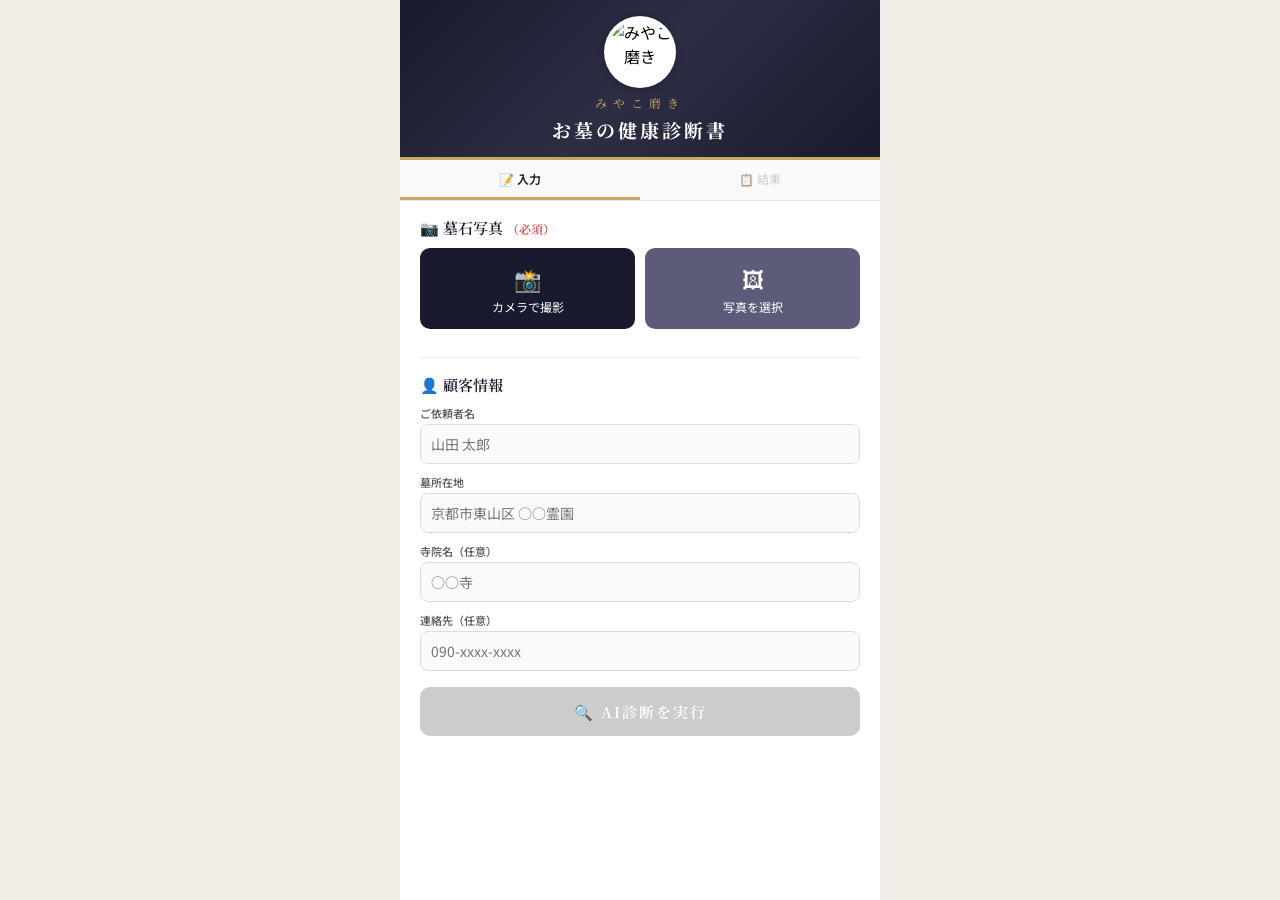
==== index.html @ 776cfd9a "Update index.html" ====
<!DOCTYPE html>
<html lang="ja">
<head>
<meta charset="UTF-8">
<meta name="viewport" content="width=device-width, initial-scale=1, maximum-scale=1">
<title>お墓の健康診断書 | みやこ磨き</title>
<link rel="preconnect" href="https://fonts.googleapis.com">
<link rel="preconnect" href="https://fonts.gstatic.com" crossorigin>
<link href="https://fonts.googleapis.com/css2?family=Noto+Serif+JP:wght@400;600;700;900&family=Noto+Sans+JP:wght@300;400;500;600;700&display=swap" rel="stylesheet">
<style>
  * { box-sizing: border-box; }
  body { margin:0; padding:0; background:#f0ede6; font-family: 'Noto Sans JP', -apple-system, 'Hiragino Sans', sans-serif; }
  .app { max-width:480px; margin:0 auto; background:#fff; min-height:100vh; }
  .serif { font-family: 'Noto Serif JP', serif; }
  .spinner { display:inline-block; width:16px; height:16px; border:2px solid rgba(255,255,255,.3); border-top-color:#c9a961; border-radius:50%; animation:spin .8s linear infinite; }
  @keyframes spin { to { transform: rotate(360deg); } }
  button { font-family: inherit; }
  input { font-family: inherit; }
</style>
</head>
<body>
<div id="app" class="app"></div>

<script>
var LINE_OFFICIAL_URL = "https://lin.ee/XXXXXXX";
var GRADES = {A:{label:"良好",color:"#2E7D32",bg:"#E8F5E9",mark:"✓"},B:{label:"軽微な劣化",color:"#F57F17",bg:"#FFF9C4",mark:"△"},C:{label:"要メンテナンス",color:"#E65100",bg:"#FFF3E0",mark:"!"},D:{label:"早急な対応必要",color:"#B71C1C",bg:"#FFEBEE",mark:"!!"}};
var PLANS = [{name:"梅",title:"真心お墓参り代行",items:"合掌・簡易清掃・献花・写真報告",color:"#E8A0BF",bg:"#FFF0F5",best:false},{name:"竹",title:"標準クリーニング",items:"梅+洗剤洗浄・コケ水垢除去",color:"#4CAF50",bg:"#F1F8E9",best:true},{name:"松",title:"プレミアム再生研磨",items:"竹+特殊研磨・撥水コーティング",color:"#FFB300",bg:"#FFFDE7",best:false}];
var state = {photos:[],cust:{name:"",location:"",temple:"",phone:""},busy:false,result:null,err:"",status:"",tab:"input"};

function compressImage(dataUrl,maxPx,quality){return new Promise(function(resolve){var img=new Image();img.onload=function(){var w=img.width,h=img.height;if(w>maxPx||h>maxPx){if(w>h){h=Math.round(h*maxPx/w);w=maxPx;}else{w=Math.round(w*maxPx/h);h=maxPx;}}var cv=document.createElement("canvas");cv.width=w;cv.height=h;cv.getContext("2d").drawImage(img,0,0,w,h);resolve(cv.toDataURL("image/jpeg",quality));};img.onerror=function(){resolve(null);};img.src=dataUrl;});}
function fmtVal(v,c,f){if(!v)return f||"—";if(c==="低")return f||"不明";return v;}
function esc(s){if(s==null)return "";return String(s).replace(/[&<>"']/g,function(c){return {"&":"&amp;","<":"&lt;",">":"&gt;",'"':"&quot;","'":"&#39;"}[c];});}

function render(){var root=document.getElementById("app");root.innerHTML=headerHTML()+tabsHTML()+(state.tab==="input"?inputHTML():resultHTML());attachHandlers();}

function headerHTML(){return '<div style="background:linear-gradient(135deg,#1a1a2e,#2d2d44,#1a1a2e);padding:16px 20px 14px;text-align:center;border-bottom:3px solid #c9a961;"><img src="/miyako_migaki_logo_master.svg" alt="みやこ磨き" style="width:72px;height:72px;display:block;margin:0 auto 6px;background:#fff;border-radius:50%;padding:4px;box-shadow:0 2px 8px rgba(0,0,0,.2);"><div class="serif" style="font-size:12px;color:#c9a961;letter-spacing:6px;margin-bottom:5px;">みやこ磨き</div><div class="serif" style="font-size:19px;color:#fff;font-weight:700;letter-spacing:3px;">お墓の健康診断書</div></div>';}

function tabsHTML(){var hr=!!state.result;return '<div style="display:flex;border-bottom:1px solid #e0e0e0;background:#fafafa;"><button data-tab="input" style="flex:1;padding:10px 4px;border:none;background:transparent;border-bottom:'+(state.tab==="input"?"3px solid #c9a961":"3px solid transparent")+';font-size:12px;font-weight:'+(state.tab==="input"?600:400)+';color:'+(state.tab==="input"?"#1a1a2e":"#888")+';cursor:pointer;">📝 入力</button><button data-tab="result" '+(hr?"":"disabled")+' style="flex:1;padding:10px 4px;border:none;background:transparent;border-bottom:'+(state.tab==="result"?"3px solid #c9a961":"3px solid transparent")+';font-size:12px;font-weight:'+(state.tab==="result"?600:400)+';color:'+(hr?(state.tab==="result"?"#1a1a2e":"#888"):"#ccc")+';cursor:'+(hr?"pointer":"not-allowed")+';">📋 結果</button></div>';}

function inputHTML(){
  var ph=state.photos.map(function(p){return '<div style="position:relative;"><img src="'+p.dataUrl+'" alt="" style="width:100%;height:80px;object-fit:cover;border-radius:8px;border:1px solid #e0e0e0;"><button data-remove="'+p.id+'" style="position:absolute;top:-5px;right:-5px;width:20px;height:20px;border-radius:50%;border:none;background:#d32f2f;color:#fff;font-size:11px;cursor:pointer;">×</button></div>';}).join("");
  var fs=[["name","ご依頼者名","山田 太郎"],["location","墓所在地","京都市東山区 ○○霊園"],["temple","寺院名（任意）","○○寺"],["phone","連絡先（任意）","090-xxxx-xxxx"]];
  var cf=fs.map(function(f){return '<div><label style="display:block;font-size:11px;font-weight:500;color:#555;margin-bottom:3px;">'+f[1]+'</label><input data-cust="'+f[0]+'" type="text" value="'+esc(state.cust[f[0]])+'" placeholder="'+f[2]+'" style="width:100%;padding:9px 10px;border:1px solid #ddd;border-radius:8px;font-size:14px;background:#fafafa;outline:none;"></div>';}).join("");
  var cr=state.photos.length>0&&!state.busy;
  var bl=state.busy?'<span class="spinner"></span> '+esc(state.status||"AI分析中..."):'🔍 AI診断を実行';
  return '<div><div style="padding:16px 20px;"><div class="serif" style="font-size:15px;font-weight:600;color:#1a1a2e;margin-bottom:10px;">📷 墓石写真 <span style="color:#d32f2f;font-size:12px;font-weight:500;">（必須）</span></div><div style="display:grid;grid-template-columns:1fr 1fr;gap:10px;margin-bottom:12px;"><button data-cam style="display:flex;flex-direction:column;align-items:center;gap:4px;padding:14px 8px;border:none;border-radius:10px;background:#1a1a2e;color:#fff;cursor:pointer;"><span style="font-size:22px;">📸</span><span style="font-size:12px;">カメラで撮影</span></button><button data-gal style="display:flex;flex-direction:column;align-items:center;gap:4px;padding:14px 8px;border:none;border-radius:10px;background:#5c5c7a;color:#fff;cursor:pointer;"><span style="font-size:22px;">🖼</span><span style="font-size:12px;">写真を選択</span></button><input id="camInput" type="file" accept="image/*" capture="environment" style="display:none;"><input id="galInput" type="file" accept="image/*" multiple style="display:none;"></div>'+(state.photos.length>0?'<div style="display:grid;grid-template-columns:repeat(auto-fill,minmax(80px,1fr));gap:8px;margin-bottom:12px;">'+ph+'</div>':"")+'</div><div style="height:1px;background:#eee;margin:0 20px;"></div><div style="padding:16px 20px;"><div class="serif" style="font-size:15px;font-weight:600;color:#1a1a2e;margin-bottom:10px;">👤 顧客情報</div><div style="display:grid;gap:10px;">'+cf+'</div></div><div style="padding:0 20px 12px;"><button id="runBtn" '+(cr?"":"disabled")+' style="width:100%;padding:14px;border:none;border-radius:10px;background:'+(cr?"linear-gradient(135deg,#1a1a2e,#2d2d44)":"#ccc")+';color:#fff;font-size:15px;font-weight:600;cursor:'+(cr?"pointer":"not-allowed")+';letter-spacing:2px;" class="serif">'+bl+'</button></div>'+(state.status&&!state.err?'<div style="padding:0 20px 12px;"><div style="background:#E3F2FD;border:1px solid #90CAF9;border-radius:10px;padding:10px;text-align:center;font-size:12px;color:#1565C0;font-weight:500;">'+esc(state.status)+'</div></div>':"")+(state.err?'<div style="padding:0 20px 16px;"><div style="background:#FFEBEE;border:1px solid #EF9A9A;border-radius:10px;padding:12px;"><div style="font-size:13px;font-weight:600;color:#C62828;margin-bottom:4px;">エラー</div><div style="font-size:12px;color:#555;line-height:1.5;word-break:break-all;">'+esc(state.err)+'</div></div></div>':"")+'</div>';
}

function resultHTML(){
  if(!state.result)return '<div style="padding:40px 20px;text-align:center;color:#999;font-size:13px;">入力タブから診断を実行してください</div>';
  var r=state.result;var g=GRADES[r.overall_grade]||GRADES.B;var now=new Date();var nxt=new Date(now);nxt.setMonth(nxt.getMonth()+(r.next_inspection_months||6));var det=r.deterioration||[];var sz=r.estimated_size;
  var st=sz&&sz.confidence!=="低"?sz.width_cm+"x"+sz.depth_cm+"x"+sz.height_cm+"cm":"不明";var sc=(sz&&sz.confidence)||"不明";
  var cs='background:#f8f6f0;border-radius:10px;padding:14px;margin-bottom:14px;';
  var ai='<div style="font-size:9px;color:#999;font-weight:500;font-style:italic;">※ AI画像分析による概算評価です</div>';
  var dh=det.length===0?'<div style="font-size:12px;color:#888;">劣化は検出されませんでした</div>':det.map(function(d,i){var c=d.severity==="重度"?"#d32f2f":d.severity==="中度"?"#ef6c00":"#2e7d32";return '<div style="padding:8px 0;border-bottom:'+(i<det.length-1?"1px solid #e8e0d0":"none")+';"><div style="display:flex;justify-content:space-between;align-items:center;margin-bottom:3px;"><span style="font-weight:600;font-size:13px;color:#333;">'+esc(d.type)+'</span><span style="background:'+c+';color:#fff;font-size:10px;padding:2px 8px;border-radius:10px;font-weight:600;">'+esc(d.severity)+'</span></div><div style="font-size:11px;color:#777;">箇所：'+esc(d.location)+'</div><div style="font-size:12px;color:#555;margin-top:3px;line-height:1.5;">'+esc(d.description)+'</div></div>';}).join("");
  var ph=state.photos.length>0?'<div style="'+cs+'"><div style="font-size:13px;font-weight:600;color:#1a1a2e;margin-bottom:8px;padding-bottom:5px;border-bottom:1px solid #e0d8c8;">現状写真</div><div style="display:grid;grid-template-columns:'+(state.photos.length===1?"1fr":"1fr 1fr")+';gap:6px;">'+state.photos.map(function(p){return '<img src="'+p.dataUrl+'" alt="" style="width:100%;height:120px;object-fit:cover;border-radius:6px;">';}).join("")+'</div></div>':"";
  var pl=PLANS.map(function(p){return '<div style="background:'+p.bg+';border:'+(p.best?"2px solid "+p.color:"1px solid #e0e0e0")+';border-radius:10px;padding:12px;position:relative;">'+(p.best?'<div style="position:absolute;top:-8px;right:10px;background:'+p.color+';color:#fff;font-size:9px;padding:2px 8px;border-radius:8px;font-weight:700;">おすすめ</div>':"")+'<div style="display:flex;align-items:center;gap:10px;"><span class="serif" style="background:'+p.color+';color:#fff;font-size:11px;font-weight:800;width:28px;height:28px;border-radius:50%;display:flex;align-items:center;justify-content:center;flex-shrink:0;">'+p.name+'</span><div style="flex:1;"><div style="font-size:13px;font-weight:600;color:#333;">'+p.title+'</div><div style="font-size:11px;color:#777;margin-top:2px;">'+p.items+'</div></div></div></div>';}).join("");
  return '<div style="padding:16px 20px;"><div style="background:'+g.bg+';border:2px solid '+g.color+';border-radius:12px;padding:16px;text-align:center;margin-bottom:16px;"><div style="font-size:11px;color:#666;">総合評価</div><div class="serif" style="font-size:44px;font-weight:800;color:'+g.color+';line-height:1;">'+esc(r.overall_grade)+'</div><div style="font-size:15px;font-weight:600;color:'+g.color+';margin-top:2px;">'+g.mark+' '+g.label+'</div></div><div style="'+cs+'"><div style="display:flex;justify-content:space-between;align-items:center;margin-bottom:8px;padding-bottom:5px;border-bottom:1px solid #e0d8c8;"><div style="font-size:13px;font-weight:600;color:#1a1a2e;">基本情報</div>'+ai+'</div><div style="display:grid;grid-template-columns:1fr 1fr;gap:8px;"><div><div style="font-size:10px;color:#999;">石種</div><div style="font-size:13px;font-weight:500;color:#333;">'+esc(fmtVal(r.stone_type,r.stone_type_confidence,"不明"))+'</div></div><div><div style="font-size:10px;color:#999;">建墓推定年数</div><div style="font-size:13px;font-weight:500;color:#333;">'+esc(fmtVal(r.estimated_age,r.estimated_age_confidence,"不定"))+'</div></div><div><div style="font-size:10px;color:#999;">推定サイズ</div><div style="font-size:13px;font-weight:500;color:#333;">'+esc(st)+'</div></div><div><div style="font-size:10px;color:#999;">サイズ精度</div><div style="font-size:13px;font-weight:500;color:#333;">'+esc(sc)+'</div></div></div></div><div style="'+cs+'"><div style="display:flex;justify-content:space-between;align-items:center;margin-bottom:8px;padding-bottom:5px;border-bottom:1px solid #e0d8c8;"><div style="font-size:13px;font-weight:600;color:#1a1a2e;">劣化診断詳細</div>'+ai+'</div>'+dh+'</div>'+ph+'<div style="'+cs+'"><div style="font-size:13px;font-weight:600;color:#1a1a2e;margin-bottom:8px;padding-bottom:5px;border-bottom:1px solid #e0d8c8;">推奨施工・次回診断</div><div style="font-size:13px;color:#333;line-height:1.7;margin-bottom:8px;">'+esc(r.recommended_service)+'</div><div style="display:grid;grid-template-columns:1fr 1fr;gap:8px;"><div style="background:#fff;border-radius:8px;padding:8px;text-align:center;border:1px solid #e0d8c8;"><div style="font-size:10px;color:#999;">推奨施工時期</div><div style="font-size:13px;font-weight:600;color:#c9a961;">'+esc(r.recommended_timing)+'</div></div><div style="background:#fff;border-radius:8px;padding:8px;text-align:center;border:1px solid #e0d8c8;"><div style="font-size:10px;color:#999;">次回診断目安</div><div style="font-size:13px;font-weight:600;color:#c9a961;">'+nxt.getFullYear()+'年'+(nxt.getMonth()+1)+'月</div></div></div></div>'+(r.notes?'<div style="background:#fffde7;border:1px solid #fff176;border-radius:10px;padding:12px;margin-bottom:14px;"><div style="font-size:11px;font-weight:600;color:#f57f17;margin-bottom:3px;">⚠ その他所見</div><div style="font-size:12px;color:#555;line-height:1.6;">'+esc(r.notes)+'</div></div>':"")+'<div style="font-size:13px;font-weight:600;color:#1a1a2e;margin-bottom:8px;padding-bottom:5px;border-bottom:1px solid #e0d8c8;">お見積り概算プラン</div><div style="font-size:11px;color:#999;margin-bottom:10px;">※ 正式なお見積りは現地確認後にご提案いたします</div><div style="display:grid;gap:8px;margin-bottom:14px;">'+pl+'</div><a href="'+LINE_OFFICIAL_URL+'" target="_blank" rel="noopener noreferrer" style="text-decoration:none;"><div style="background:linear-gradient(135deg,#06C755,#00B900);color:#fff;padding:14px 20px;border-radius:12px;text-align:center;margin-bottom:16px;box-shadow:0 4px 12px rgba(6,199,85,.25);cursor:pointer;display:flex;align-items:center;justify-content:center;gap:10px;"><span style="background:#fff;color:#06C755;width:28px;height:28px;border-radius:50%;display:flex;align-items:center;justify-content:center;font-weight:900;font-size:14px;">L</span><div style="text-align:left;"><div style="font-size:15px;font-weight:700;letter-spacing:1px;">簡易見積もりを進める</div><div style="font-size:10px;opacity:.9;margin-top:2px;">LINE公式アカウントでご相談</div></div></div></a><div style="border-top:2px solid #c9a961;padding-top:12px;text-align:center;"><div class="serif" style="font-size:13px;color:#1a1a2e;font-weight:600;">みやこ磨き</div><div style="font-size:10px;color:#999;margin-top:3px;">診断日：'+now.getFullYear()+'年'+(now.getMonth()+1)+'月'+now.getDate()+'日'+(state.cust.name?' ｜ '+esc(state.cust.name)+' 様':"")+'</div></div></div>';
}

function attachHandlers(){
  document.querySelectorAll("[data-tab]").forEach(function(b){b.addEventListener("click",function(){var t=b.getAttribute("data-tab");if(t==="result"&&!state.result)return;state.tab=t;render();});});
  var cam=document.querySelector("[data-cam]");var gal=document.querySelector("[data-gal]");
  if(cam)cam.addEventListener("click",function(){document.getElementById("camInput").click();});
  if(gal)gal.addEventListener("click",function(){document.getElementById("galInput").click();});
  var ci=document.getElementById("camInput");var gi=document.getElementById("galInput");
  if(ci)ci.addEventListener("change",handleFiles);if(gi)gi.addEventListener("change",handleFiles);
  document.querySelectorAll("[data-remove]").forEach(function(b){b.addEventListener("click",function(){var id=parseFloat(b.getAttribute("data-remove"));state.photos=state.photos.filter(function(p){return p.id!==id;});render();});});
  document.querySelectorAll("[data-cust]").forEach(function(inp){inp.addEventListener("input",function(){state.cust[inp.getAttribute("data-cust")]=inp.value;});});
  var r=document.getElementById("runBtn");if(r)r.addEventListener("click",runDiagnosis);
}

function handleFiles(e){Array.from(e.target.files).forEach(function(f){var rd=new FileReader();rd.onload=function(ev){state.photos.push({id:Date.now()+Math.random(),dataUrl:ev.target.result,file:f});render();};rd.readAsDataURL(f);});e.target.value="";}

async function runDiagnosis(){
  if(!state.photos.length||state.busy)return;
  state.busy=true;state.err="";state.status="📷 写真を圧縮中...";render();
  try{
    var compressed=[];
    for(var i=0;i<Math.min(state.photos.length,2);i++){
      state.status="📷 写真を圧縮中... ("+(i+1)+"/"+Math.min(state.photos.length,2)+")";render();
      var small=await compressImage(state.photos[i].dataUrl,800,0.6);
      if(small)compressed.push({base64:small.split(",")[1],mediaType:"image/jpeg"});
    }
    if(compressed.length===0)throw new Error("写真の圧縮に失敗");
    state.status="🤖 AIが分析中...";render();
    var resp=await fetch("/api/diagnose",{method:"POST",headers:{"Content-Type":"application/json"},body:JSON.stringify({images:compressed})});
    var data=await resp.json();
    if(!resp.ok)throw new Error(data.error||"API Error "+resp.status);
    if(!data.result)throw new Error("診断結果なし");
    state.result=data.result;state.tab="result";state.status="";
  }catch(e){state.err=e.message||String(e);state.status="";}
  state.busy=false;render();
}

render();
</script>
</body>
</html>
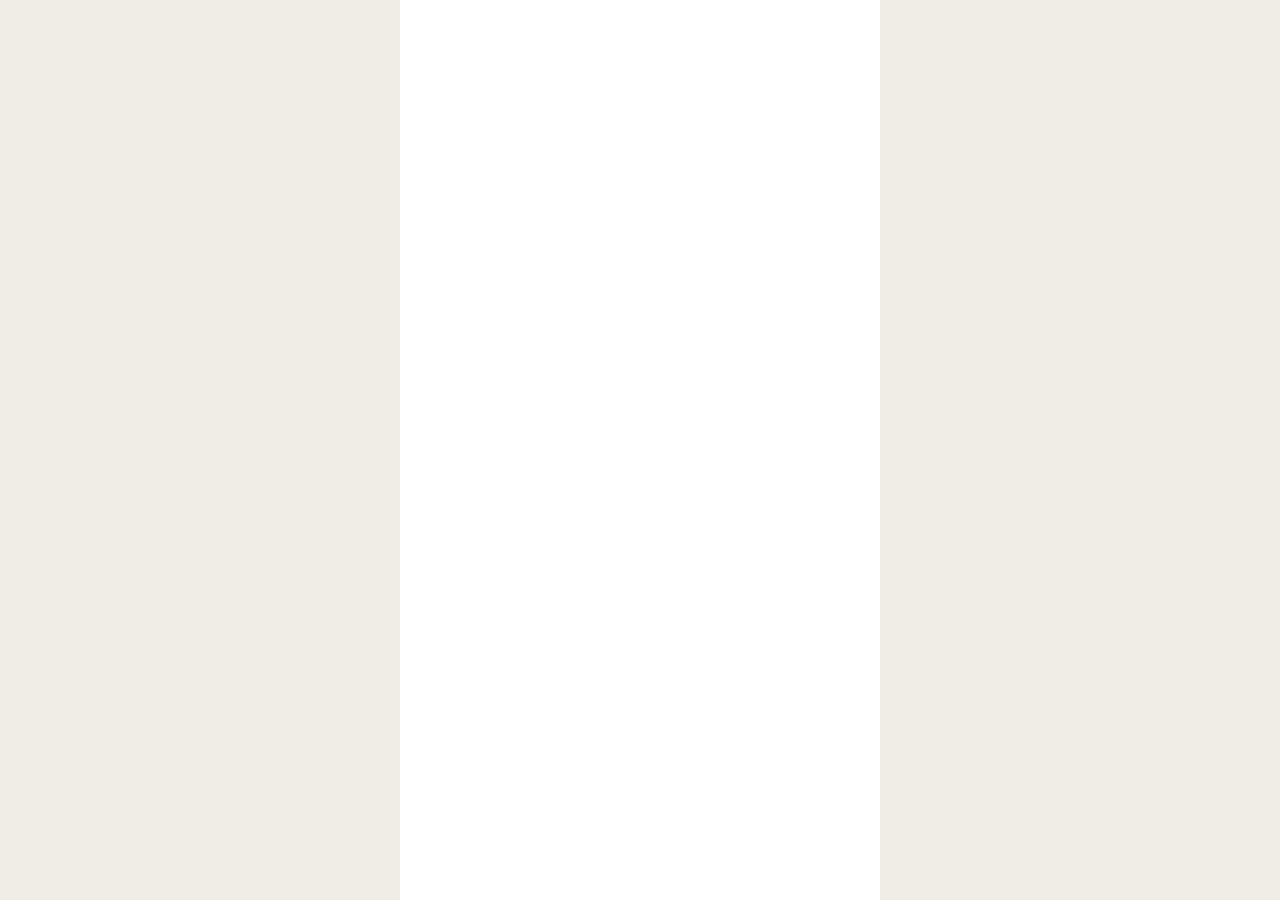
==== commit 5230b063: "Update index.html" ====
--- a/index.html
+++ b/index.html
@@ -24,12 +24,28 @@
 <script>
 var LINE_OFFICIAL_URL = "https://lin.ee/XXXXXXX";
 var GRADES = {A:{label:"良好",color:"#2E7D32",bg:"#E8F5E9",mark:"✓"},B:{label:"軽微な劣化",color:"#F57F17",bg:"#FFF9C4",mark:"△"},C:{label:"要メンテナンス",color:"#E65100",bg:"#FFF3E0",mark:"!"},D:{label:"早急な対応必要",color:"#B71C1C",bg:"#FFEBEE",mark:"!!"}};
-var PLANS = [{name:"梅",title:"真心お墓参り代行",items:"合掌・簡易清掃・献花・写真報告",color:"#E8A0BF",bg:"#FFF0F5",best:false},{name:"竹",title:"標準クリーニング",items:"梅+洗剤洗浄・コケ水垢除去",color:"#4CAF50",bg:"#F1F8E9",best:true},{name:"松",title:"プレミアム再生研磨",items:"竹+特殊研磨・撥水コーティング",color:"#FFB300",bg:"#FFFDE7",best:false}];
+var PLANS = [{name:"梅",title:"真心お墓参り代行",items:"合掌・簡易清掃・献花・写真報告",color:"#E8A0BF",bg:"#FFF0F5"},{name:"竹",title:"標準クリーニング",items:"梅+洗剤洗浄・コケ水垢除去",color:"#4CAF50",bg:"#F1F8E9"},{name:"松",title:"プレミアム再生研磨",items:"竹+特殊研磨・撥水コーティング",color:"#FFB300",bg:"#FFFDE7"}];
 var state = {photos:[],cust:{name:"",location:"",temple:"",phone:""},busy:false,result:null,err:"",status:"",tab:"input"};
 
 function compressImage(dataUrl,maxPx,quality){return new Promise(function(resolve){var img=new Image();img.onload=function(){var w=img.width,h=img.height;if(w>maxPx||h>maxPx){if(w>h){h=Math.round(h*maxPx/w);w=maxPx;}else{w=Math.round(w*maxPx/h);h=maxPx;}}var cv=document.createElement("canvas");cv.width=w;cv.height=h;cv.getContext("2d").drawImage(img,0,0,w,h);resolve(cv.toDataURL("image/jpeg",quality));};img.onerror=function(){resolve(null);};img.src=dataUrl;});}
 function fmtVal(v,c,f){if(!v)return f||"—";if(c==="低")return f||"不明";return v;}
 function esc(s){if(s==null)return "";return String(s).replace(/[&<>"']/g,function(c){return {"&":"&amp;","<":"&lt;",">":"&gt;",'"':"&quot;","'":"&#39;"}[c];});}
+
+// おすすめプランを決定（AIの結果優先、フォールバックは評価から判定）
+function pickRecommendedPlan(r) {
+  if (r && r.recommended_plan) {
+    var p = String(r.recommended_plan).trim();
+    if (p.indexOf("松") >= 0) return "松";
+    if (p.indexOf("竹") >= 0) return "竹";
+    if (p.indexOf("梅") >= 0) return "梅";
+  }
+  // フォールバック
+  if (r) {
+    if (r.overall_grade === "A") return "梅";
+    if (r.overall_grade === "D") return "松";
+  }
+  return "竹";
+}
 
 function render(){var root=document.getElementById("app");root.innerHTML=headerHTML()+tabsHTML()+(state.tab==="input"?inputHTML():resultHTML());attachHandlers();}
 
@@ -54,46 +70,7 @@
   var ai='<div style="font-size:9px;color:#999;font-weight:500;font-style:italic;">※ AI画像分析による概算評価です</div>';
   var dh=det.length===0?'<div style="font-size:12px;color:#888;">劣化は検出されませんでした</div>':det.map(function(d,i){var c=d.severity==="重度"?"#d32f2f":d.severity==="中度"?"#ef6c00":"#2e7d32";return '<div style="padding:8px 0;border-bottom:'+(i<det.length-1?"1px solid #e8e0d0":"none")+';"><div style="display:flex;justify-content:space-between;align-items:center;margin-bottom:3px;"><span style="font-weight:600;font-size:13px;color:#333;">'+esc(d.type)+'</span><span style="background:'+c+';color:#fff;font-size:10px;padding:2px 8px;border-radius:10px;font-weight:600;">'+esc(d.severity)+'</span></div><div style="font-size:11px;color:#777;">箇所：'+esc(d.location)+'</div><div style="font-size:12px;color:#555;margin-top:3px;line-height:1.5;">'+esc(d.description)+'</div></div>';}).join("");
   var ph=state.photos.length>0?'<div style="'+cs+'"><div style="font-size:13px;font-weight:600;color:#1a1a2e;margin-bottom:8px;padding-bottom:5px;border-bottom:1px solid #e0d8c8;">現状写真</div><div style="display:grid;grid-template-columns:'+(state.photos.length===1?"1fr":"1fr 1fr")+';gap:6px;">'+state.photos.map(function(p){return '<img src="'+p.dataUrl+'" alt="" style="width:100%;height:120px;object-fit:cover;border-radius:6px;">';}).join("")+'</div></div>':"";
-  var pl=PLANS.map(function(p){return '<div style="background:'+p.bg+';border:'+(p.best?"2px solid "+p.color:"1px solid #e0e0e0")+';border-radius:10px;padding:12px;position:relative;">'+(p.best?'<div style="position:absolute;top:-8px;right:10px;background:'+p.color+';color:#fff;font-size:9px;padding:2px 8px;border-radius:8px;font-weight:700;">おすすめ</div>':"")+'<div style="display:flex;align-items:center;gap:10px;"><span class="serif" style="background:'+p.color+';color:#fff;font-size:11px;font-weight:800;width:28px;height:28px;border-radius:50%;display:flex;align-items:center;justify-content:center;flex-shrink:0;">'+p.name+'</span><div style="flex:1;"><div style="font-size:13px;font-weight:600;color:#333;">'+p.title+'</div><div style="font-size:11px;color:#777;margin-top:2px;">'+p.items+'</div></div></div></div>';}).join("");
-  return '<div style="padding:16px 20px;"><div style="background:'+g.bg+';border:2px solid '+g.color+';border-radius:12px;padding:16px;text-align:center;margin-bottom:16px;"><div style="font-size:11px;color:#666;">総合評価</div><div class="serif" style="font-size:44px;font-weight:800;color:'+g.color+';line-height:1;">'+esc(r.overall_grade)+'</div><div style="font-size:15px;font-weight:600;color:'+g.color+';margin-top:2px;">'+g.mark+' '+g.label+'</div></div><div style="'+cs+'"><div style="display:flex;justify-content:space-between;align-items:center;margin-bottom:8px;padding-bottom:5px;border-bottom:1px solid #e0d8c8;"><div style="font-size:13px;font-weight:600;color:#1a1a2e;">基本情報</div>'+ai+'</div><div style="display:grid;grid-template-columns:1fr 1fr;gap:8px;"><div><div style="font-size:10px;color:#999;">石種</div><div style="font-size:13px;font-weight:500;color:#333;">'+esc(fmtVal(r.stone_type,r.stone_type_confidence,"不明"))+'</div></div><div><div style="font-size:10px;color:#999;">建墓推定年数</div><div style="font-size:13px;font-weight:500;color:#333;">'+esc(fmtVal(r.estimated_age,r.estimated_age_confidence,"不定"))+'</div></div><div><div style="font-size:10px;color:#999;">推定サイズ</div><div style="font-size:13px;font-weight:500;color:#333;">'+esc(st)+'</div></div><div><div style="font-size:10px;color:#999;">サイズ精度</div><div style="font-size:13px;font-weight:500;color:#333;">'+esc(sc)+'</div></div></div></div><div style="'+cs+'"><div style="display:flex;justify-content:space-between;align-items:center;margin-bottom:8px;padding-bottom:5px;border-bottom:1px solid #e0d8c8;"><div style="font-size:13px;font-weight:600;color:#1a1a2e;">劣化診断詳細</div>'+ai+'</div>'+dh+'</div>'+ph+'<div style="'+cs+'"><div style="font-size:13px;font-weight:600;color:#1a1a2e;margin-bottom:8px;padding-bottom:5px;border-bottom:1px solid #e0d8c8;">推奨施工・次回診断</div><div style="font-size:13px;color:#333;line-height:1.7;margin-bottom:8px;">'+esc(r.recommended_service)+'</div><div style="display:grid;grid-template-columns:1fr 1fr;gap:8px;"><div style="background:#fff;border-radius:8px;padding:8px;text-align:center;border:1px solid #e0d8c8;"><div style="font-size:10px;color:#999;">推奨施工時期</div><div style="font-size:13px;font-weight:600;color:#c9a961;">'+esc(r.recommended_timing)+'</div></div><div style="background:#fff;border-radius:8px;padding:8px;text-align:center;border:1px solid #e0d8c8;"><div style="font-size:10px;color:#999;">次回診断目安</div><div style="font-size:13px;font-weight:600;color:#c9a961;">'+nxt.getFullYear()+'年'+(nxt.getMonth()+1)+'月</div></div></div></div>'+(r.notes?'<div style="background:#fffde7;border:1px solid #fff176;border-radius:10px;padding:12px;margin-bottom:14px;"><div style="font-size:11px;font-weight:600;color:#f57f17;margin-bottom:3px;">⚠ その他所見</div><div style="font-size:12px;color:#555;line-height:1.6;">'+esc(r.notes)+'</div></div>':"")+'<div style="font-size:13px;font-weight:600;color:#1a1a2e;margin-bottom:8px;padding-bottom:5px;border-bottom:1px solid #e0d8c8;">お見積り概算プラン</div><div style="font-size:11px;color:#999;margin-bottom:10px;">※ 正式なお見積りは現地確認後にご提案いたします</div><div style="display:grid;gap:8px;margin-bottom:14px;">'+pl+'</div><a href="'+LINE_OFFICIAL_URL+'" target="_blank" rel="noopener noreferrer" style="text-decoration:none;"><div style="background:linear-gradient(135deg,#06C755,#00B900);color:#fff;padding:14px 20px;border-radius:12px;text-align:center;margin-bottom:16px;box-shadow:0 4px 12px rgba(6,199,85,.25);cursor:pointer;display:flex;align-items:center;justify-content:center;gap:10px;"><span style="background:#fff;color:#06C755;width:28px;height:28px;border-radius:50%;display:flex;align-items:center;justify-content:center;font-weight:900;font-size:14px;">L</span><div style="text-align:left;"><div style="font-size:15px;font-weight:700;letter-spacing:1px;">簡易見積もりを進める</div><div style="font-size:10px;opacity:.9;margin-top:2px;">LINE公式アカウントでご相談</div></div></div></a><div style="border-top:2px solid #c9a961;padding-top:12px;text-align:center;"><div class="serif" style="font-size:13px;color:#1a1a2e;font-weight:600;">みやこ磨き</div><div style="font-size:10px;color:#999;margin-top:3px;">診断日：'+now.getFullYear()+'年'+(now.getMonth()+1)+'月'+now.getDate()+'日'+(state.cust.name?' ｜ '+esc(state.cust.name)+' 様':"")+'</div></div></div>';
-}
-
-function attachHandlers(){
-  document.querySelectorAll("[data-tab]").forEach(function(b){b.addEventListener("click",function(){var t=b.getAttribute("data-tab");if(t==="result"&&!state.result)return;state.tab=t;render();});});
-  var cam=document.querySelector("[data-cam]");var gal=document.querySelector("[data-gal]");
-  if(cam)cam.addEventListener("click",function(){document.getElementById("camInput").click();});
-  if(gal)gal.addEventListener("click",function(){document.getElementById("galInput").click();});
-  var ci=document.getElementById("camInput");var gi=document.getElementById("galInput");
-  if(ci)ci.addEventListener("change",handleFiles);if(gi)gi.addEventListener("change",handleFiles);
-  document.querySelectorAll("[data-remove]").forEach(function(b){b.addEventListener("click",function(){var id=parseFloat(b.getAttribute("data-remove"));state.photos=state.photos.filter(function(p){return p.id!==id;});render();});});
-  document.querySelectorAll("[data-cust]").forEach(function(inp){inp.addEventListener("input",function(){state.cust[inp.getAttribute("data-cust")]=inp.value;});});
-  var r=document.getElementById("runBtn");if(r)r.addEventListener("click",runDiagnosis);
-}
-
-function handleFiles(e){Array.from(e.target.files).forEach(function(f){var rd=new FileReader();rd.onload=function(ev){state.photos.push({id:Date.now()+Math.random(),dataUrl:ev.target.result,file:f});render();};rd.readAsDataURL(f);});e.target.value="";}
-
-async function runDiagnosis(){
-  if(!state.photos.length||state.busy)return;
-  state.busy=true;state.err="";state.status="📷 写真を圧縮中...";render();
-  try{
-    var compressed=[];
-    for(var i=0;i<Math.min(state.photos.length,2);i++){
-      state.status="📷 写真を圧縮中... ("+(i+1)+"/"+Math.min(state.photos.length,2)+")";render();
-      var small=await compressImage(state.photos[i].dataUrl,800,0.6);
-      if(small)compressed.push({base64:small.split(",")[1],mediaType:"image/jpeg"});
-    }
-    if(compressed.length===0)throw new Error("写真の圧縮に失敗");
-    state.status="🤖 AIが分析中...";render();
-    var resp=await fetch("/api/diagnose",{method:"POST",headers:{"Content-Type":"application/json"},body:JSON.stringify({images:compressed})});
-    var data=await resp.json();
-    if(!resp.ok)throw new Error(data.error||"API Error "+resp.status);
-    if(!data.result)throw new Error("診断結果なし");
-    state.result=data.result;state.tab="result";state.status="";
-  }catch(e){state.err=e.message||String(e);state.status="";}
-  state.busy=false;render();
-}
-
-render();
-</script>
-</body>
-</html>
+  // おすすめプランを動的に判定
+  var recommended = pickRecommendedPlan(r);
+  var pl=PLANS.map(function(p){var isBest = (p.name === recommended);return '<div style="background:'+p.bg+';border:'+(isBest?"2px solid "+p.color:"1px solid #e0e0e0")+';border-radius:10px;padding:12px;position:relative;">'+(isBest?'<div style="position:absolute;top:-8px;right:10px;background:'+p.color+';color:#fff;font-size:9px;padding:2px 8px;border-radius:8px;font-weight:700;">おすすめ</div>':"")+'<div style="display:flex;align-items:center;gap:10px;"><span class="serif" style="background:'+p.color+';color:#fff;font-size:11px;font-weight:800;width:28px;height:28px;border-radius:50%;display:flex;align-items:center;justify-content:center;flex-shrink:0;">'+p.name+'</span><div style="flex:1;"><div style="font-size:13px;font-weight:600;color:#333;">'+p.title+'</div><div style="font-size:11px;color:#777;margin-top:2px;">'+p.items+'</div></div></div></div>';}).join("");
+  return '<div style="padding:16px 20px;"><div style="background:'+g.bg+';border:2px solid '+g.color+';border-radius:12px;padding:16px;text-align:center;margin-bottom:16px;"><div style="font-size:11px;color:#666;">総合評価</div><div class="serif" style="font-size:44px;font-weight:800;color:'+g.color+';line-height:1;">'+esc(r.overall_grade)+'</div><div style="font-size:15px;font-weight:600;color:'+g.color+';margin-top:2px;">'+g.mark+' '+g.label+'</div></div><div style="'+cs+'"><div style="display:flex;justify-content:space-between;align-items:center;margin-bottom:8px;padding-bottom:5px;border-bottom:1px solid #e0d8c8;"><div style="font-size:13px;font-weight:600;color:#1a1a2e;">基本情報</div>'+ai+'</div><div style="display:grid;grid-template-columns:1fr 1fr;gap:8px;"><div><div style="font-size:10px;color:#999;">石種</div><div style="font-size:13px;font-weight:500;color:#333;">'+esc(fmtVal(r.stone_type,r.stone_type_confidence,"不明"))+'</div></div><div><div style="font-size:10px;color:#999;">建墓推定年数</div><div style="font-size:13px;font-weight:500;color:#333;">'+esc(fmtVal(r.estimated_age,r.estimated_age_confidence,"不定"))+'</div></div><div><div style="font-size:10px;color:#999;">推定サイズ</div><div style="font-size:13px;font-weight:500;color:#333;">'+esc(st)+'</div></div><div><div style="font-size:10px;color:#999;">サイズ精度</div><div style="font-size:13px;font-weight:500;color:#333;">'+esc(sc)+'</div></div></div></div><div style="'+cs+'"><div style="display:flex;justify-content:space-between;align-items:center;margin-bottom:8px;padding-bottom:5px;border-bottom:1px solid #e0d8c8;"><div style="font-size:13px;font-weight:600;color:#1a1a2e;">劣化診断詳細</div>'+ai+'</div>'+dh+'</div>'+ph+'<div style="'+cs+'"><div style="font-size:13px;font-weight:600;color:#1a1a2e;margin-bottom:8px;padding-bottom:5px;border-bottom:1px solid #e0d8c8;">推奨施工・次回診断</div><div style="font-size:13px;color:#333;line-height:1.7;margin-bottom:8px;">'+esc(r.recommended_service)+'</div><div style="display:grid;grid-template-columns:1fr 1fr;gap:8px;"><div style="background:#fff;border-radius:8px;padding:8px;text-align:center;border:1px solid #e0d8c8;"><div style="font-size:10px;color:#999;">推奨施工時期</div><div style="font-size:13px;font-weight:600;color:#c9a961;">'+esc(r.recommended_timing)+'</div></div><div style="background:#fff;border-radius:8px;padding:8px;text-align:center;border:1px solid #e0d8c8;"><div style="font-size:10px;color:#999;">次回診断目安</div><div style="font-size:13px;font-weight:600;color:#c9a961;">'+nxt.getFullYear()+'年'+(nxt.getMonth()+1)+'月</div></div></div></div>'+(r.notes?'<div style="background:#fffde7;border:1px solid #fff176;border-radius:10px;padding:12px;margin-bottom:14px;"><div style="font-size:11px;font-weight:600;color:#f57f17;margin-bottom:3px;">⚠ その他所見</div><div style="font-size:12px;color:#555;line-height:1.6;">'+esc(r.notes)+'</div></div>':"")+'<div style="font-size:13px;font-weight:600;color:#1a1a2e;margin-bottom:8px;padding-bottom:5px;border-bottom:1px solid #e0d8c8;">お見積り概算プラン</div><div style="font-size:11px;color:#999;margin-bottom:10px;">※ 正式なお見積りは現地確認後にご提案いたします</div><div style="display:grid;gap:8px;margin-bottom:14px;">'+pl+'</div>
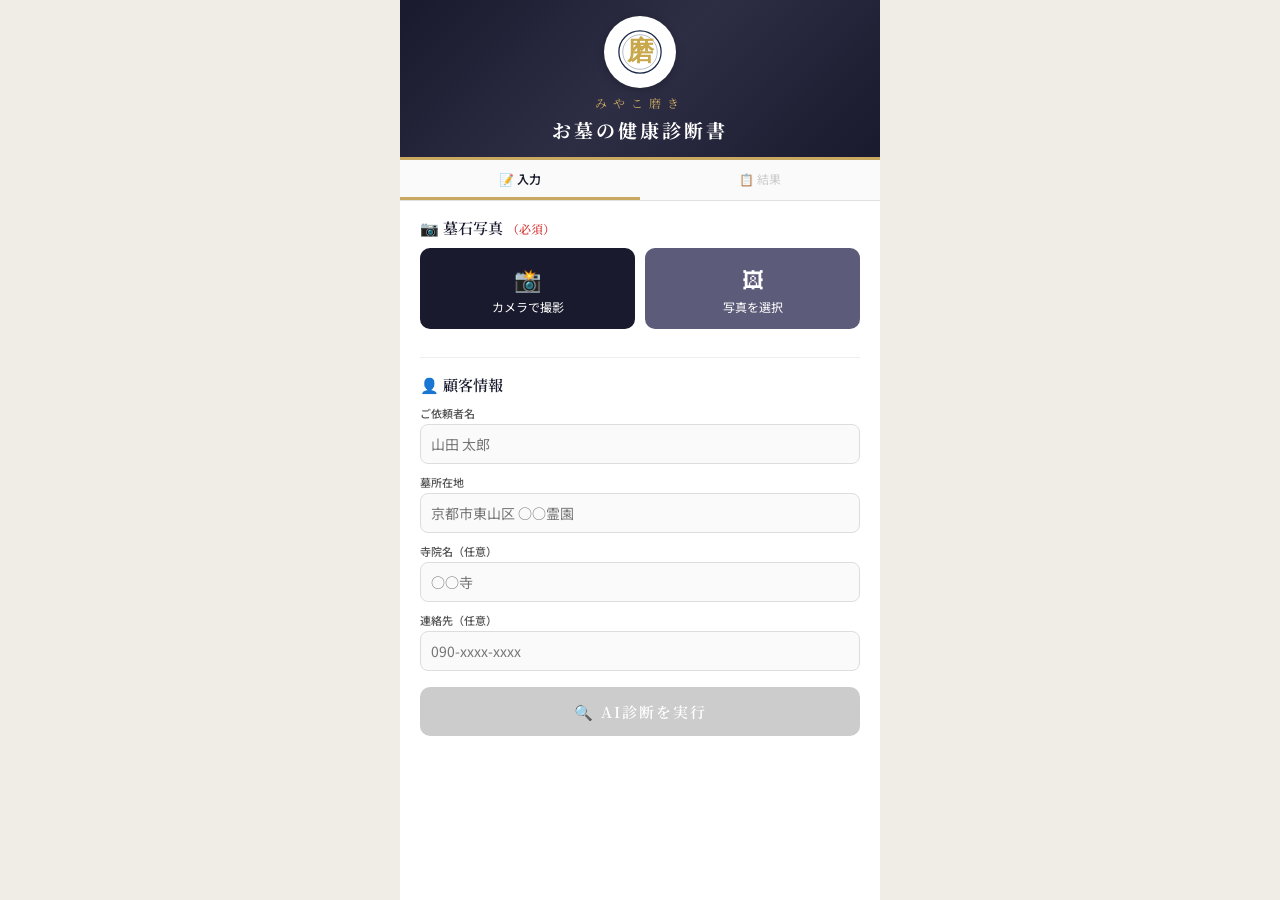
==== commit 8b2a387a: "Update index.html" ====
--- a/index.html
+++ b/index.html
@@ -24,27 +24,29 @@
 <script>
 var LINE_OFFICIAL_URL = "https://lin.ee/XXXXXXX";
 var GRADES = {A:{label:"良好",color:"#2E7D32",bg:"#E8F5E9",mark:"✓"},B:{label:"軽微な劣化",color:"#F57F17",bg:"#FFF9C4",mark:"△"},C:{label:"要メンテナンス",color:"#E65100",bg:"#FFF3E0",mark:"!"},D:{label:"早急な対応必要",color:"#B71C1C",bg:"#FFEBEE",mark:"!!"}};
-var PLANS = [{name:"梅",title:"真心お墓参り代行",items:"合掌・簡易清掃・献花・写真報告",color:"#E8A0BF",bg:"#FFF0F5"},{name:"竹",title:"標準クリーニング",items:"梅+洗剤洗浄・コケ水垢除去",color:"#4CAF50",bg:"#F1F8E9"},{name:"松",title:"プレミアム再生研磨",items:"竹+特殊研磨・撥水コーティング",color:"#FFB300",bg:"#FFFDE7"}];
+var PLANS = [{name:"梅",title:"真心お墓参り代行",items:"合掌・簡易清掃・献花・写真報告",color:"#E8A0BF",bg:"#FFF0F5",best:false},{name:"竹",title:"標準クリーニング",items:"梅+洗剤洗浄・コケ水垢除去",color:"#4CAF50",bg:"#F1F8E9",best:true},{name:"松",title:"プレミアム再生研磨",items:"竹+特殊研磨・撥水コーティング",color:"#FFB300",bg:"#FFFDE7",best:false}];
 var state = {photos:[],cust:{name:"",location:"",temple:"",phone:""},busy:false,result:null,err:"",status:"",tab:"input"};
 
 function compressImage(dataUrl,maxPx,quality){return new Promise(function(resolve){var img=new Image();img.onload=function(){var w=img.width,h=img.height;if(w>maxPx||h>maxPx){if(w>h){h=Math.round(h*maxPx/w);w=maxPx;}else{w=Math.round(w*maxPx/h);h=maxPx;}}var cv=document.createElement("canvas");cv.width=w;cv.height=h;cv.getContext("2d").drawImage(img,0,0,w,h);resolve(cv.toDataURL("image/jpeg",quality));};img.onerror=function(){resolve(null);};img.src=dataUrl;});}
 function fmtVal(v,c,f){if(!v)return f||"—";if(c==="低")return f||"不明";return v;}
 function esc(s){if(s==null)return "";return String(s).replace(/[&<>"']/g,function(c){return {"&":"&amp;","<":"&lt;",">":"&gt;",'"':"&quot;","'":"&#39;"}[c];});}
 
-// おすすめプランを決定（AIの結果優先、フォールバックは評価から判定）
-function pickRecommendedPlan(r) {
+// PLANSのbestフラグを動的に書き換える関数（resultHTMLの前に呼ぶ）
+function updatePlanRecommendation(r) {
+  var recommendedName = "竹"; // デフォルト
   if (r && r.recommended_plan) {
     var p = String(r.recommended_plan).trim();
-    if (p.indexOf("松") >= 0) return "松";
-    if (p.indexOf("竹") >= 0) return "竹";
-    if (p.indexOf("梅") >= 0) return "梅";
+    if (p.indexOf("松") >= 0) recommendedName = "松";
+    else if (p.indexOf("竹") >= 0) recommendedName = "竹";
+    else if (p.indexOf("梅") >= 0) recommendedName = "梅";
+  } else if (r) {
+    if (r.overall_grade === "A") recommendedName = "梅";
+    else if (r.overall_grade === "D") recommendedName = "松";
+    else recommendedName = "竹";
   }
-  // フォールバック
-  if (r) {
-    if (r.overall_grade === "A") return "梅";
-    if (r.overall_grade === "D") return "松";
+  for (var i = 0; i < PLANS.length; i++) {
+    PLANS[i].best = (PLANS[i].name === recommendedName);
   }
-  return "竹";
 }
 
 function render(){var root=document.getElementById("app");root.innerHTML=headerHTML()+tabsHTML()+(state.tab==="input"?inputHTML():resultHTML());attachHandlers();}
@@ -64,13 +66,55 @@
 
 function resultHTML(){
   if(!state.result)return '<div style="padding:40px 20px;text-align:center;color:#999;font-size:13px;">入力タブから診断を実行してください</div>';
-  var r=state.result;var g=GRADES[r.overall_grade]||GRADES.B;var now=new Date();var nxt=new Date(now);nxt.setMonth(nxt.getMonth()+(r.next_inspection_months||6));var det=r.deterioration||[];var sz=r.estimated_size;
+  var r=state.result;
+  // おすすめプランを動的更新（PLANS配列のbestフラグを書き換え）
+  updatePlanRecommendation(r);
+  var g=GRADES[r.overall_grade]||GRADES.B;var now=new Date();var nxt=new Date(now);nxt.setMonth(nxt.getMonth()+(r.next_inspection_months||6));var det=r.deterioration||[];var sz=r.estimated_size;
   var st=sz&&sz.confidence!=="低"?sz.width_cm+"x"+sz.depth_cm+"x"+sz.height_cm+"cm":"不明";var sc=(sz&&sz.confidence)||"不明";
   var cs='background:#f8f6f0;border-radius:10px;padding:14px;margin-bottom:14px;';
   var ai='<div style="font-size:9px;color:#999;font-weight:500;font-style:italic;">※ AI画像分析による概算評価です</div>';
   var dh=det.length===0?'<div style="font-size:12px;color:#888;">劣化は検出されませんでした</div>':det.map(function(d,i){var c=d.severity==="重度"?"#d32f2f":d.severity==="中度"?"#ef6c00":"#2e7d32";return '<div style="padding:8px 0;border-bottom:'+(i<det.length-1?"1px solid #e8e0d0":"none")+';"><div style="display:flex;justify-content:space-between;align-items:center;margin-bottom:3px;"><span style="font-weight:600;font-size:13px;color:#333;">'+esc(d.type)+'</span><span style="background:'+c+';color:#fff;font-size:10px;padding:2px 8px;border-radius:10px;font-weight:600;">'+esc(d.severity)+'</span></div><div style="font-size:11px;color:#777;">箇所：'+esc(d.location)+'</div><div style="font-size:12px;color:#555;margin-top:3px;line-height:1.5;">'+esc(d.description)+'</div></div>';}).join("");
   var ph=state.photos.length>0?'<div style="'+cs+'"><div style="font-size:13px;font-weight:600;color:#1a1a2e;margin-bottom:8px;padding-bottom:5px;border-bottom:1px solid #e0d8c8;">現状写真</div><div style="display:grid;grid-template-columns:'+(state.photos.length===1?"1fr":"1fr 1fr")+';gap:6px;">'+state.photos.map(function(p){return '<img src="'+p.dataUrl+'" alt="" style="width:100%;height:120px;object-fit:cover;border-radius:6px;">';}).join("")+'</div></div>':"";
-  // おすすめプランを動的に判定
-  var recommended = pickRecommendedPlan(r);
-  var pl=PLANS.map(function(p){var isBest = (p.name === recommended);return '<div style="background:'+p.bg+';border:'+(isBest?"2px solid "+p.color:"1px solid #e0e0e0")+';border-radius:10px;padding:12px;position:relative;">'+(isBest?'<div style="position:absolute;top:-8px;right:10px;background:'+p.color+';color:#fff;font-size:9px;padding:2px 8px;border-radius:8px;font-weight:700;">おすすめ</div>':"")+'<div style="display:flex;align-items:center;gap:10px;"><span class="serif" style="background:'+p.color+';color:#fff;font-size:11px;font-weight:800;width:28px;height:28px;border-radius:50%;display:flex;align-items:center;justify-content:center;flex-shrink:0;">'+p.name+'</span><div style="flex:1;"><div style="font-size:13px;font-weight:600;color:#333;">'+p.title+'</div><div style="font-size:11px;color:#777;margin-top:2px;">'+p.items+'</div></div></div></div>';}).join("");
-  return '<div style="padding:16px 20px;"><div style="background:'+g.bg+';border:2px solid '+g.color+';border-radius:12px;padding:16px;text-align:center;margin-bottom:16px;"><div style="font-size:11px;color:#666;">総合評価</div><div class="serif" style="font-size:44px;font-weight:800;color:'+g.color+';line-height:1;">'+esc(r.overall_grade)+'</div><div style="font-size:15px;font-weight:600;color:'+g.color+';margin-top:2px;">'+g.mark+' '+g.label+'</div></div><div style="'+cs+'"><div style="display:flex;justify-content:space-between;align-items:center;margin-bottom:8px;padding-bottom:5px;border-bottom:1px solid #e0d8c8;"><div style="font-size:13px;font-weight:600;color:#1a1a2e;">基本情報</div>'+ai+'</div><div style="display:grid;grid-template-columns:1fr 1fr;gap:8px;"><div><div style="font-size:10px;color:#999;">石種</div><div style="font-size:13px;font-weight:500;color:#333;">'+esc(fmtVal(r.stone_type,r.stone_type_confidence,"不明"))+'</div></div><div><div style="font-size:10px;color:#999;">建墓推定年数</div><div style="font-size:13px;font-weight:500;color:#333;">'+esc(fmtVal(r.estimated_age,r.estimated_age_confidence,"不定"))+'</div></div><div><div style="font-size:10px;color:#999;">推定サイズ</div><div style="font-size:13px;font-weight:500;color:#333;">'+esc(st)+'</div></div><div><div style="font-size:10px;color:#999;">サイズ精度</div><div style="font-size:13px;font-weight:500;color:#333;">'+esc(sc)+'</div></div></div></div><div style="'+cs+'"><div style="display:flex;justify-content:space-between;align-items:center;margin-bottom:8px;padding-bottom:5px;border-bottom:1px solid #e0d8c8;"><div style="font-size:13px;font-weight:600;color:#1a1a2e;">劣化診断詳細</div>'+ai+'</div>'+dh+'</div>'+ph+'<div style="'+cs+'"><div style="font-size:13px;font-weight:600;color:#1a1a2e;margin-bottom:8px;padding-bottom:5px;border-bottom:1px solid #e0d8c8;">推奨施工・次回診断</div><div style="font-size:13px;color:#333;line-height:1.7;margin-bottom:8px;">'+esc(r.recommended_service)+'</div><div style="display:grid;grid-template-columns:1fr 1fr;gap:8px;"><div style="background:#fff;border-radius:8px;padding:8px;text-align:center;border:1px solid #e0d8c8;"><div style="font-size:10px;color:#999;">推奨施工時期</div><div style="font-size:13px;font-weight:600;color:#c9a961;">'+esc(r.recommended_timing)+'</div></div><div style="background:#fff;border-radius:8px;padding:8px;text-align:center;border:1px solid #e0d8c8;"><div style="font-size:10px;color:#999;">次回診断目安</div><div style="font-size:13px;font-weight:600;color:#c9a961;">'+nxt.getFullYear()+'年'+(nxt.getMonth()+1)+'月</div></div></div></div>'+(r.notes?'<div style="background:#fffde7;border:1px solid #fff176;border-radius:10px;padding:12px;margin-bottom:14px;"><div style="font-size:11px;font-weight:600;color:#f57f17;margin-bottom:3px;">⚠ その他所見</div><div style="font-size:12px;color:#555;line-height:1.6;">'+esc(r.notes)+'</div></div>':"")+'<div style="font-size:13px;font-weight:600;color:#1a1a2e;margin-bottom:8px;padding-bottom:5px;border-bottom:1px solid #e0d8c8;">お見積り概算プラン</div><div style="font-size:11px;color:#999;margin-bottom:10px;">※ 正式なお見積りは現地確認後にご提案いたします</div><div style="display:grid;gap:8px;margin-bottom:14px;">'+pl+'</div>
+  var pl=PLANS.map(function(p){return '<div style="background:'+p.bg+';border:'+(p.best?"2px solid "+p.color:"1px solid #e0e0e0")+';border-radius:10px;padding:12px;position:relative;">'+(p.best?'<div style="position:absolute;top:-8px;right:10px;background:'+p.color+';color:#fff;font-size:9px;padding:2px 8px;border-radius:8px;font-weight:700;">おすすめ</div>':"")+'<div style="display:flex;align-items:center;gap:10px;"><span class="serif" style="background:'+p.color+';color:#fff;font-size:11px;font-weight:800;width:28px;height:28px;border-radius:50%;display:flex;align-items:center;justify-content:center;flex-shrink:0;">'+p.name+'</span><div style="flex:1;"><div style="font-size:13px;font-weight:600;color:#333;">'+p.title+'</div><div style="font-size:11px;color:#777;margin-top:2px;">'+p.items+'</div></div></div></div>';}).join("");
+  return '<div style="padding:16px 20px;"><div style="background:'+g.bg+';border:2px solid '+g.color+';border-radius:12px;padding:16px;text-align:center;margin-bottom:16px;"><div style="font-size:11px;color:#666;">総合評価</div><div class="serif" style="font-size:44px;font-weight:800;color:'+g.color+';line-height:1;">'+esc(r.overall_grade)+'</div><div style="font-size:15px;font-weight:600;color:'+g.color+';margin-top:2px;">'+g.mark+' '+g.label+'</div></div><div style="'+cs+'"><div style="display:flex;justify-content:space-between;align-items:center;margin-bottom:8px;padding-bottom:5px;border-bottom:1px solid #e0d8c8;"><div style="font-size:13px;font-weight:600;color:#1a1a2e;">基本情報</div>'+ai+'</div><div style="display:grid;grid-template-columns:1fr 1fr;gap:8px;"><div><div style="font-size:10px;color:#999;">石種</div><div style="font-size:13px;font-weight:500;color:#333;">'+esc(fmtVal(r.stone_type,r.stone_type_confidence,"不明"))+'</div></div><div><div style="font-size:10px;color:#999;">建墓推定年数</div><div style="font-size:13px;font-weight:500;color:#333;">'+esc(fmtVal(r.estimated_age,r.estimated_age_confidence,"不定"))+'</div></div><div><div style="font-size:10px;color:#999;">推定サイズ</div><div style="font-size:13px;font-weight:500;color:#333;">'+esc(st)+'</div></div><div><div style="font-size:10px;color:#999;">サイズ精度</div><div style="font-size:13px;font-weight:500;color:#333;">'+esc(sc)+'</div></div></div></div><div style="'+cs+'"><div style="display:flex;justify-content:space-between;align-items:center;margin-bottom:8px;padding-bottom:5px;border-bottom:1px solid #e0d8c8;"><div style="font-size:13px;font-weight:600;color:#1a1a2e;">劣化診断詳細</div>'+ai+'</div>'+dh+'</div>'+ph+'<div style="'+cs+'"><div style="font-size:13px;font-weight:600;color:#1a1a2e;margin-bottom:8px;padding-bottom:5px;border-bottom:1px solid #e0d8c8;">推奨施工・次回診断</div><div style="font-size:13px;color:#333;line-height:1.7;margin-bottom:8px;">'+esc(r.recommended_service)+'</div><div style="display:grid;grid-template-columns:1fr 1fr;gap:8px;"><div style="background:#fff;border-radius:8px;padding:8px;text-align:center;border:1px solid #e0d8c8;"><div style="font-size:10px;color:#999;">推奨施工時期</div><div style="font-size:13px;font-weight:600;color:#c9a961;">'+esc(r.recommended_timing)+'</div></div><div style="background:#fff;border-radius:8px;padding:8px;text-align:center;border:1px solid #e0d8c8;"><div style="font-size:10px;color:#999;">次回診断目安</div><div style="font-size:13px;font-weight:600;color:#c9a961;">'+nxt.getFullYear()+'年'+(nxt.getMonth()+1)+'月</div></div></div></div>'+(r.notes?'<div style="background:#fffde7;border:1px solid #fff176;border-radius:10px;padding:12px;margin-bottom:14px;"><div style="font-size:11px;font-weight:600;color:#f57f17;margin-bottom:3px;">⚠ その他所見</div><div style="font-size:12px;color:#555;line-height:1.6;">'+esc(r.notes)+'</div></div>':"")+'<div style="font-size:13px;font-weight:600;color:#1a1a2e;margin-bottom:8px;padding-bottom:5px;border-bottom:1px solid #e0d8c8;">お見積り概算プラン</div><div style="font-size:11px;color:#999;margin-bottom:10px;">※ 正式なお見積りは現地確認後にご提案いたします</div><div style="display:grid;gap:8px;margin-bottom:14px;">'+pl+'</div><a href="'+LINE_OFFICIAL_URL+'" target="_blank" rel="noopener noreferrer" style="text-decoration:none;"><div style="background:linear-gradient(135deg,#06C755,#00B900);color:#fff;padding:14px 20px;border-radius:12px;text-align:center;margin-bottom:16px;box-shadow:0 4px 12px rgba(6,199,85,.25);cursor:pointer;display:flex;align-items:center;justify-content:center;gap:10px;"><span style="background:#fff;color:#06C755;width:28px;height:28px;border-radius:50%;display:flex;align-items:center;justify-content:center;font-weight:900;font-size:14px;">L</span><div style="text-align:left;"><div style="font-size:15px;font-weight:700;letter-spacing:1px;">簡易見積もりを進める</div><div style="font-size:10px;opacity:.9;margin-top:2px;">LINE公式アカウントでご相談</div></div></div></a><div style="border-top:2px solid #c9a961;padding-top:12px;text-align:center;"><div class="serif" style="font-size:13px;color:#1a1a2e;font-weight:600;">みやこ磨き</div><div style="font-size:10px;color:#999;margin-top:3px;">診断日：'+now.getFullYear()+'年'+(now.getMonth()+1)+'月'+now.getDate()+'日'+(state.cust.name?' ｜ '+esc(state.cust.name)+' 様':"")+'</div></div></div>';
+}
+
+function attachHandlers(){
+  document.querySelectorAll("[data-tab]").forEach(function(b){b.addEventListener("click",function(){var t=b.getAttribute("data-tab");if(t==="result"&&!state.result)return;state.tab=t;render();});});
+  var cam=document.querySelector("[data-cam]");var gal=document.querySelector("[data-gal]");
+  if(cam)cam.addEventListener("click",function(){document.getElementById("camInput").click();});
+  if(gal)gal.addEventListener("click",function(){document.getElementById("galInput").click();});
+  var ci=document.getElementById("camInput");var gi=document.getElementById("galInput");
+  if(ci)ci.addEventListener("change",handleFiles);if(gi)gi.addEventListener("change",handleFiles);
+  document.querySelectorAll("[data-remove]").forEach(function(b){b.addEventListener("click",function(){var id=parseFloat(b.getAttribute("data-remove"));state.photos=state.photos.filter(function(p){return p.id!==id;});render();});});
+  document.querySelectorAll("[data-cust]").forEach(function(inp){inp.addEventListener("input",function(){state.cust[inp.getAttribute("data-cust")]=inp.value;});});
+  var r=document.getElementById("runBtn");if(r)r.addEventListener("click",runDiagnosis);
+}
+
+function handleFiles(e){Array.from(e.target.files).forEach(function(f){var rd=new FileReader();rd.onload=function(ev){state.photos.push({id:Date.now()+Math.random(),dataUrl:ev.target.result,file:f});render();};rd.readAsDataURL(f);});e.target.value="";}
+
+async function runDiagnosis(){
+  if(!state.photos.length||state.busy)return;
+  state.busy=true;state.err="";state.status="📷 写真を圧縮中...";render();
+  try{
+    var compressed=[];
+    for(var i=0;i<Math.min(state.photos.length,2);i++){
+      state.status="📷 写真を圧縮中... ("+(i+1)+"/"+Math.min(state.photos.length,2)+")";render();
+      var small=await compressImage(state.photos[i].dataUrl,800,0.6);
+      if(small)compressed.push({base64:small.split(",")[1],mediaType:"image/jpeg"});
+    }
+    if(compressed.length===0)throw new Error("写真の圧縮に失敗");
+    state.status="🤖 AIが分析中...";render();
+    var resp=await fetch("/api/diagnose",{method:"POST",headers:{"Content-Type":"application/json"},body:JSON.stringify({images:compressed})});
+    var data=await resp.json();
+    if(!resp.ok)throw new Error(data.error||"API Error "+resp.status);
+    if(!data.result)throw new Error("診断結果なし");
+    state.result=data.result;state.tab="result";state.status="";
+  }catch(e){state.err=e.message||String(e);state.status="";}
+  state.busy=false;render();
+}
+
+render();
+</script>
+</body>
+</html>
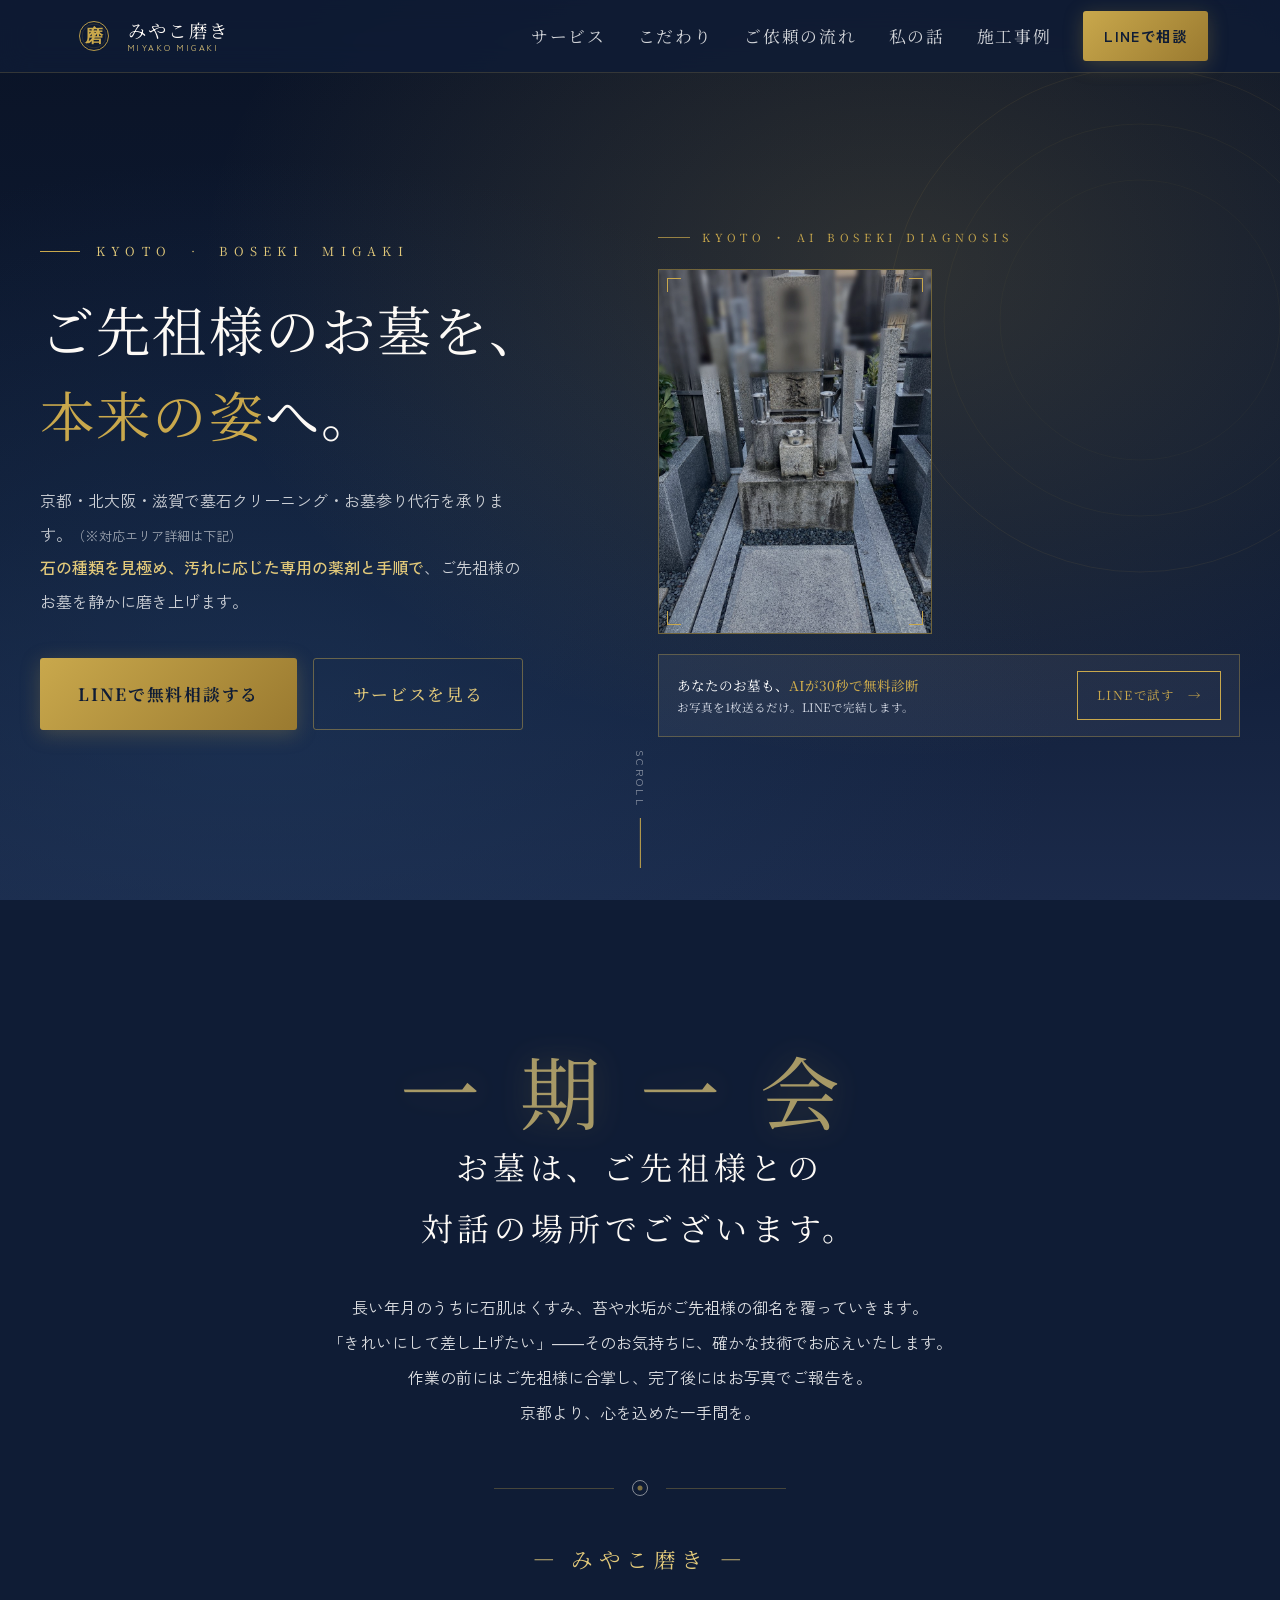
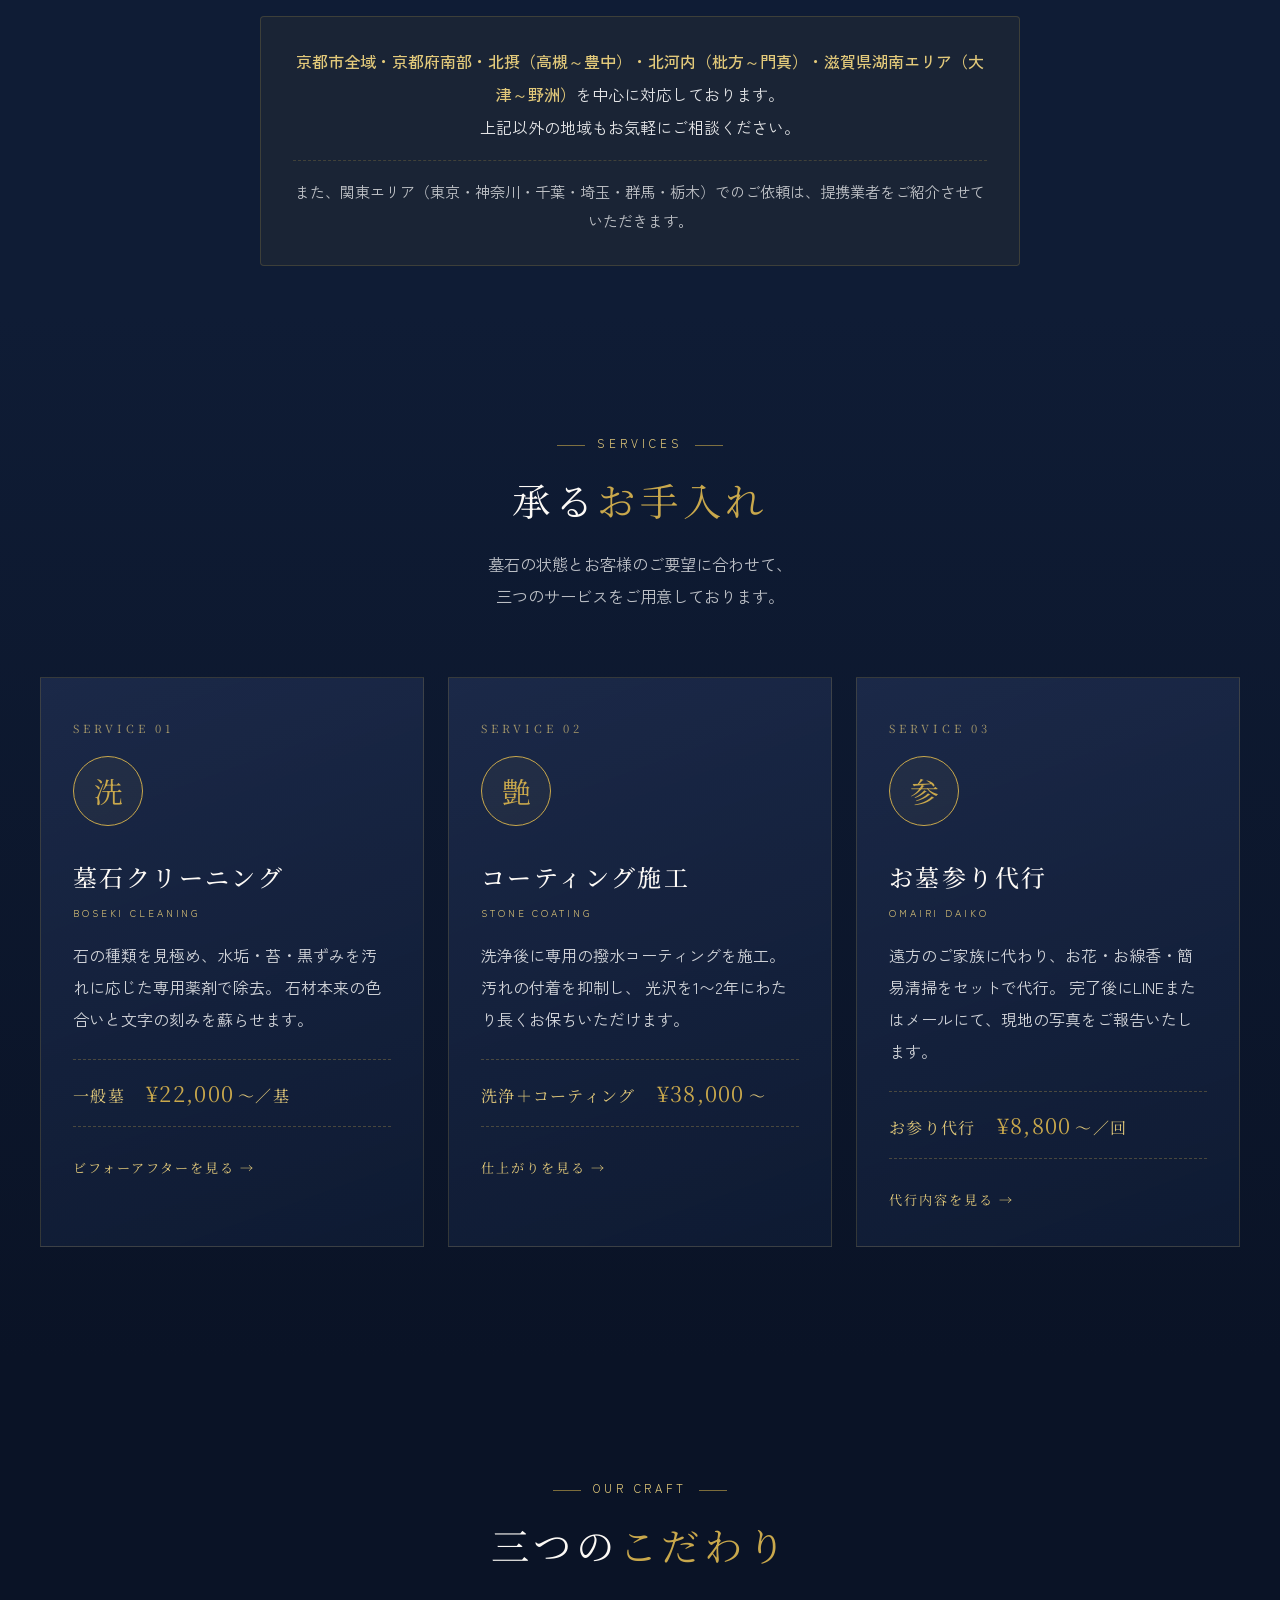
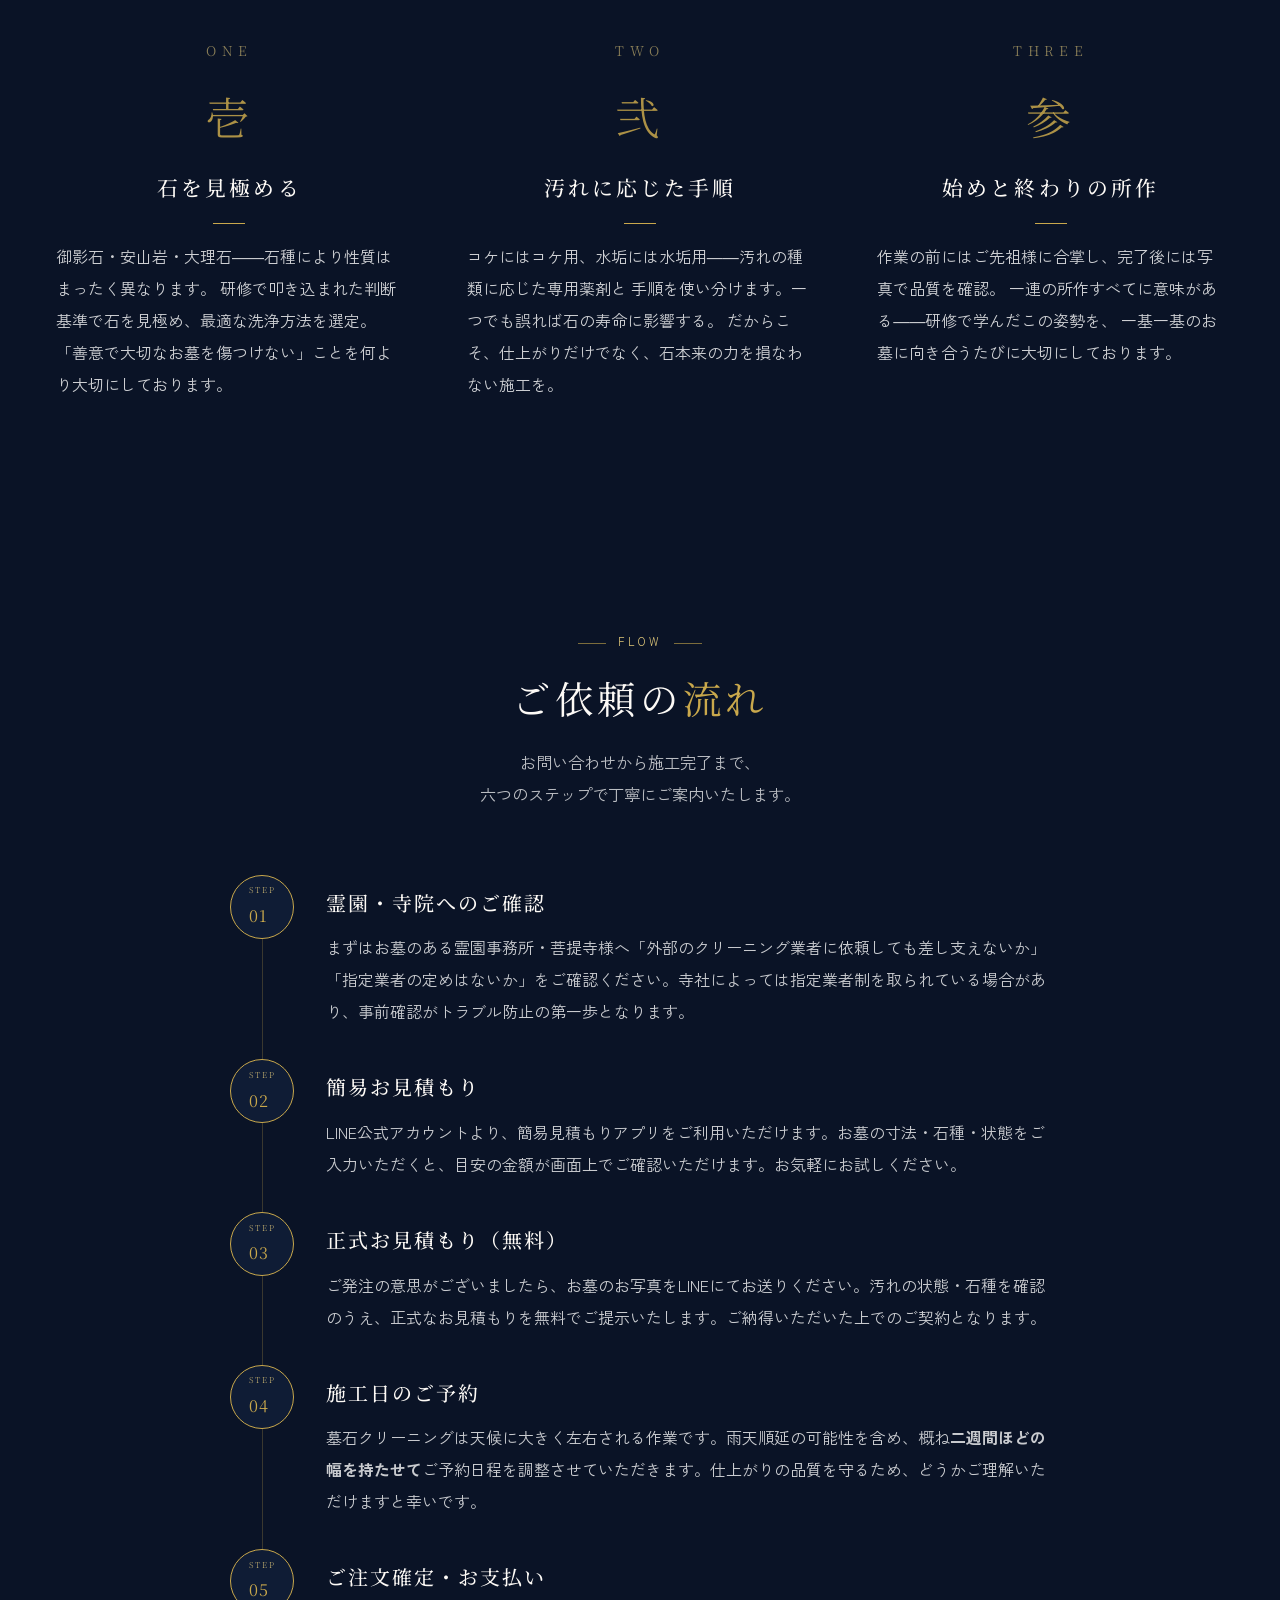
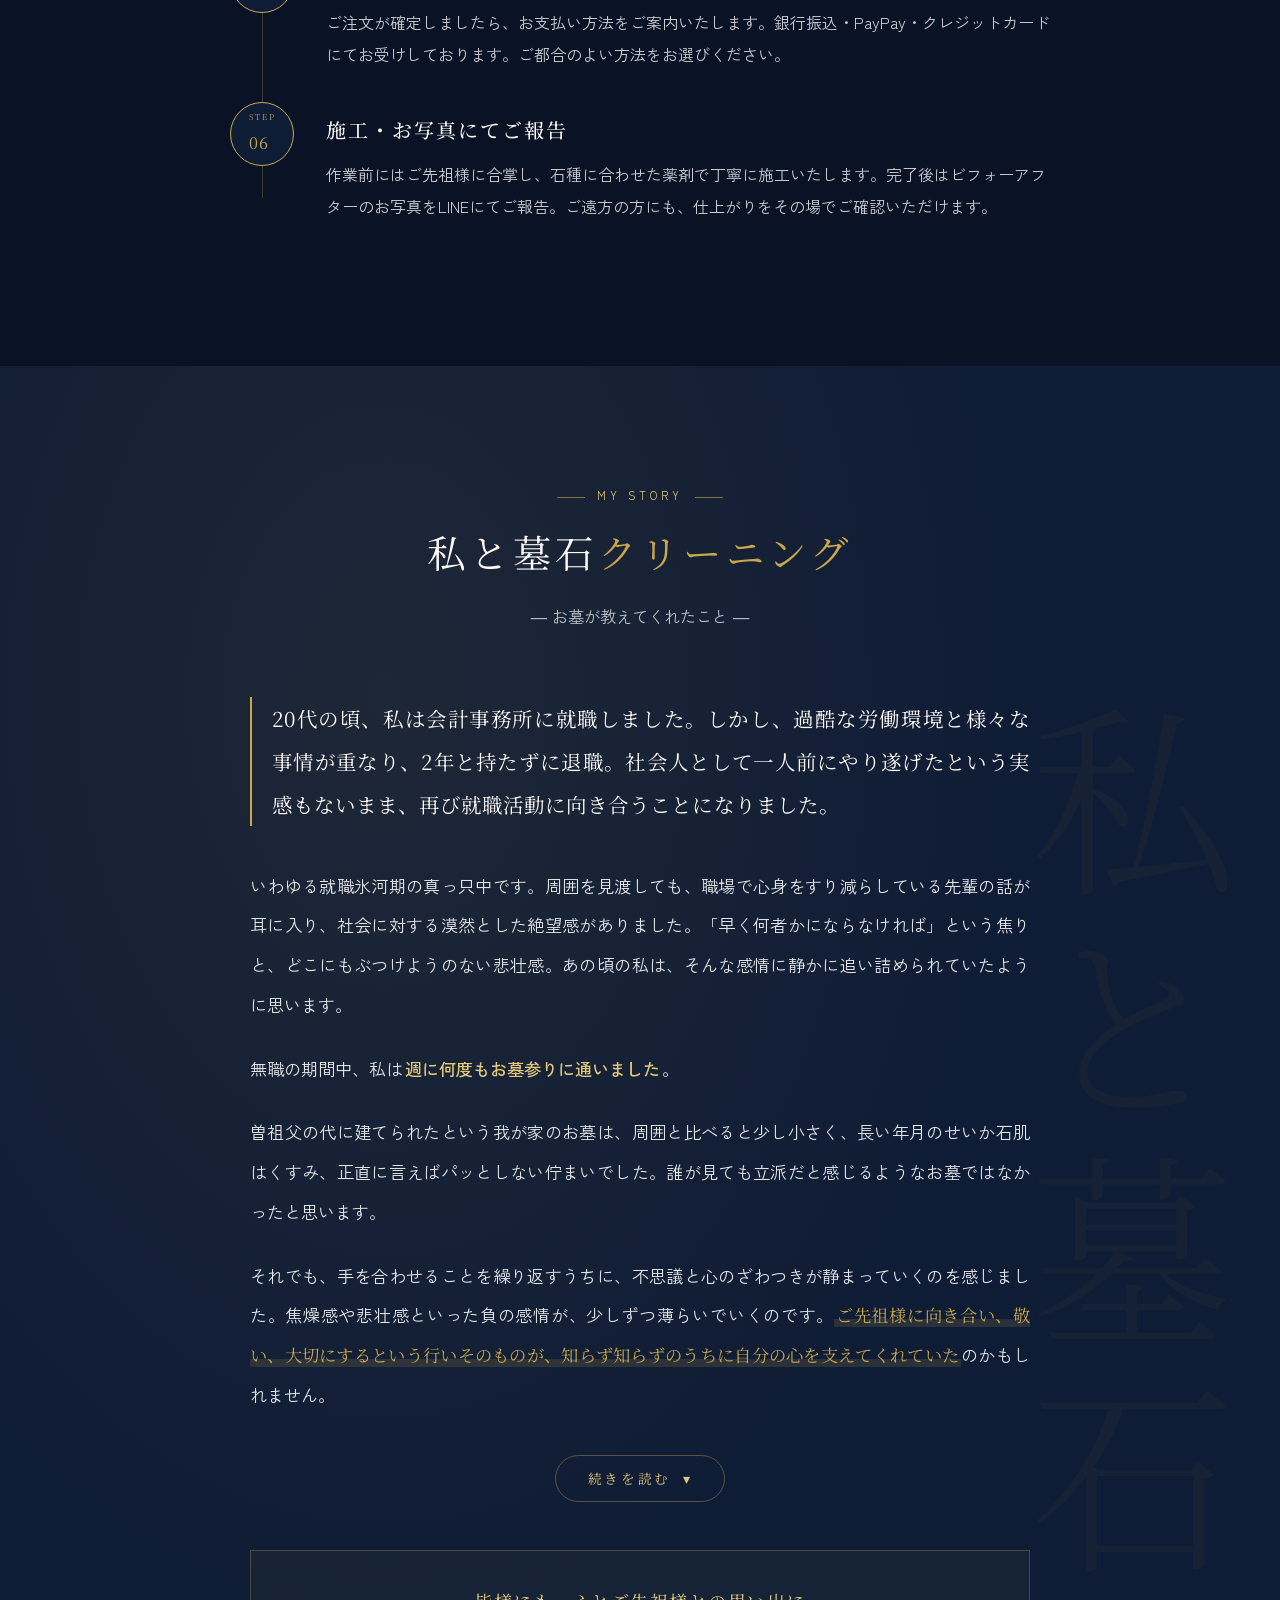
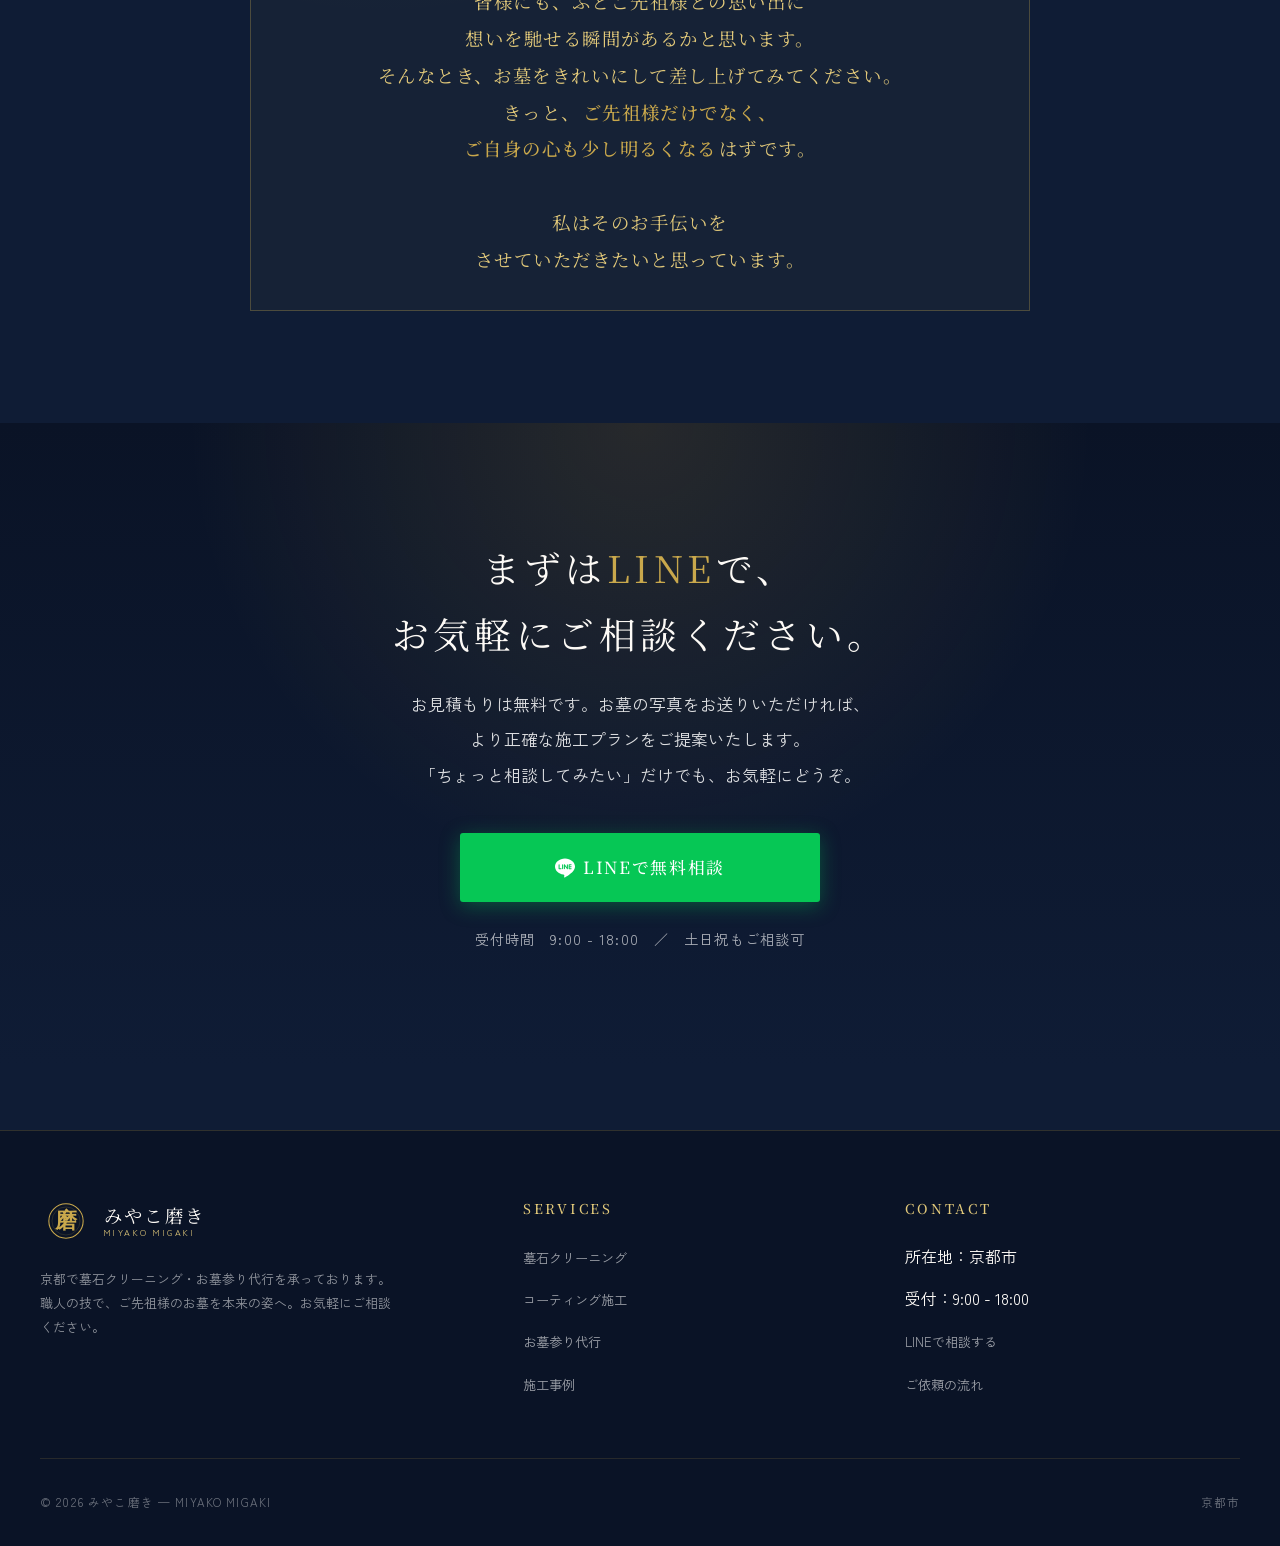
==== commit 1ab8997d: "Replace site with new みやこ磨き HP (Cowork-generated)" ====
--- a/index.html
+++ b/index.html
@@ -2,119 +2,1295 @@
 <html lang="ja">
 <head>
 <meta charset="UTF-8">
-<meta name="viewport" content="width=device-width, initial-scale=1, maximum-scale=1">
-<title>お墓の健康診断書 | みやこ磨き</title>
+<meta name="viewport" content="width=device-width, initial-scale=1.0">
+<title>みやこ磨き｜京都の墓石クリーニング・お墓参り代行</title>
+<meta name="description" content="京都で墓石クリーニング・お墓参り代行を行う「みやこ磨き」。職人の技でご先祖様のお墓を本来の姿へ。">
 <link rel="preconnect" href="https://fonts.googleapis.com">
 <link rel="preconnect" href="https://fonts.gstatic.com" crossorigin>
-<link href="https://fonts.googleapis.com/css2?family=Noto+Serif+JP:wght@400;600;700;900&family=Noto+Sans+JP:wght@300;400;500;600;700&display=swap" rel="stylesheet">
+<link href="https://fonts.googleapis.com/css2?family=Noto+Serif+JP:wght@300;400;500;600;700&family=Zen+Kaku+Gothic+New:wght@300;400;500;700&family=Shippori+Mincho:wght@400;500;600;700&display=swap" rel="stylesheet">
+<link rel="stylesheet" href="assets/brand.css?v=20251119">
 <style>
-  * { box-sizing: border-box; }
-  body { margin:0; padding:0; background:#f0ede6; font-family: 'Noto Sans JP', -apple-system, 'Hiragino Sans', sans-serif; }
-  .app { max-width:480px; margin:0 auto; background:#fff; min-height:100vh; }
-  .serif { font-family: 'Noto Serif JP', serif; }
-  .spinner { display:inline-block; width:16px; height:16px; border:2px solid rgba(255,255,255,.3); border-top-color:#c9a961; border-radius:50%; animation:spin .8s linear infinite; }
-  @keyframes spin { to { transform: rotate(360deg); } }
-  button { font-family: inherit; }
-  input { font-family: inherit; }
+/* ============================================
+   TOPページ固有スタイル
+   ============================================ */
+
+/* ── Hero ── */
+.hero{
+  position:relative;
+  min-height:100vh;
+  min-height:100svh;
+  display:flex;align-items:center;
+  padding:8rem clamp(1rem,4vw,2rem) 4rem;
+  overflow:hidden;
+}
+.hero__bg{
+  position:absolute;inset:0;z-index:0;
+  background:
+    radial-gradient(ellipse at 70% 30%,rgba(201,168,76,0.18) 0%,transparent 55%),
+    radial-gradient(ellipse at 20% 80%,rgba(31,58,95,0.5) 0%,transparent 55%),
+    linear-gradient(180deg,var(--navy-ink) 0%,var(--navy-dark) 60%,var(--navy) 100%);
+}
+.hero__bg::after{
+  content:'';position:absolute;inset:0;
+  background-image:url("data:image/svg+xml;utf8,<svg xmlns='http://www.w3.org/2000/svg' width='400' height='400' viewBox='0 0 400 400'><circle cx='200' cy='200' r='180' fill='none' stroke='%23C9A84C' stroke-width='0.5' opacity='0.15'/><circle cx='200' cy='200' r='140' fill='none' stroke='%23C9A84C' stroke-width='0.5' opacity='0.1'/><circle cx='200' cy='200' r='100' fill='none' stroke='%23C9A84C' stroke-width='0.5' opacity='0.08'/></svg>");
+  background-repeat:no-repeat;
+  background-position:right -140px top 40px;
+  background-size:560px;
+  opacity:0.8;
+}
+.hero__inner{
+  position:relative;z-index:1;
+  max-width:var(--maxw);
+  width:100%;
+  margin:0 auto;
+  display:grid;
+  grid-template-columns:1fr 1.05fr;
+  gap:clamp(2rem,5vw,4rem);
+  align-items:center;
+}
+.hero__label{
+  display:inline-block;
+  font-family:var(--font-serif);
+  font-size:0.78rem;
+  letter-spacing:0.5em;
+  color:var(--gold-lt);
+  margin-bottom:1.5rem;
+  padding-left:3.5rem;
+  position:relative;
+}
+.hero__label::before{
+  content:'';position:absolute;left:0;top:50%;
+  width:2.5rem;height:1px;background:var(--gold);
+}
+.hero__title{
+  font-family:var(--font-serif);
+  font-size:clamp(1.7rem,4.6vw,3.4rem);
+  font-weight:400;
+  letter-spacing:0.04em;
+  line-height:1.55;
+  margin-bottom:1.75rem;
+  word-break:keep-all;
+  overflow-wrap:normal;
+}
+.hero__title span.accent{color:var(--gold);}
+.hero__title small{
+  display:block;
+  font-size:0.32em;
+  letter-spacing:0.3em;
+  color:var(--gold-lt);
+  margin-top:1rem;
+  font-weight:300;
+  font-family:var(--font-sans);
+}
+.hero__lead{
+  font-size:1rem;
+  line-height:2.1;
+  color:rgba(255,255,255,0.78);
+  margin-bottom:2.5rem;
+  max-width:480px;
+}
+.hero__lead strong{color:var(--gold-lt);font-weight:500;}
+.hero__ctas{display:flex;gap:1rem;flex-wrap:wrap;}
+
+.hero__visual{
+  position:relative;
+  width:100%;
+  display:flex;
+  flex-direction:column;
+  gap:1.25rem;
+}
+.visual-eyebrow{
+  font-family:var(--font-serif);
+  font-size:0.7rem;
+  letter-spacing:0.42em;
+  color:var(--gold);
+  display:flex;align-items:center;gap:0.75rem;
+}
+.visual-eyebrow::before{
+  content:'';width:2rem;height:1px;background:var(--gold);opacity:0.7;
+}
+.scan-stage{
+  display:grid;
+  grid-template-columns:minmax(0,1fr) minmax(0,1.05fr);
+  gap:1.25rem;
+  align-items:stretch;
+}
+.tomb-frame{
+  position:relative;
+  aspect-ratio:3/4;
+  background:#0a1428;
+  border:1px solid rgba(201,168,76,0.55);
+  overflow:hidden;
+}
+.tomb-img{
+  width:100%;height:100%;
+  object-fit:cover;object-position:center;
+  display:block;opacity:0.92;
+}
+.tomb-frame::before{
+  content:'';position:absolute;inset:0;z-index:2;pointer-events:none;
+  background:linear-gradient(180deg,rgba(10,18,38,0.18) 0%,rgba(10,18,38,0.05) 40%,rgba(10,18,38,0.18) 100%);
+}
+.tomb-corner{
+  position:absolute;width:14px;height:14px;
+  border:1.5px solid var(--gold);z-index:5;
+}
+.tomb-corner.tl{top:8px;left:8px;border-right:none;border-bottom:none;}
+.tomb-corner.tr{top:8px;right:8px;border-left:none;border-bottom:none;}
+.tomb-corner.bl{bottom:8px;left:8px;border-right:none;border-top:none;}
+.tomb-corner.br{bottom:8px;right:8px;border-left:none;border-top:none;}
+.scan-line{
+  position:absolute;left:0;right:0;top:0;height:2px;z-index:4;opacity:0;
+  background:linear-gradient(90deg,transparent 0%,rgba(201,168,76,0.6) 20%,#FFE9A8 50%,rgba(201,168,76,0.6) 80%,transparent 100%);
+  box-shadow:0 0 12px rgba(201,168,76,0.5);
+}
+.scan-glow{
+  position:absolute;left:0;right:0;top:0;height:80px;z-index:3;opacity:0;pointer-events:none;
+  background:linear-gradient(180deg,rgba(201,168,76,0.32) 0%,rgba(201,168,76,0.08) 60%,transparent 100%);
+}
+.results-panel{
+  display:flex;flex-direction:column;justify-content:center;gap:0.6rem;
+  font-family:var(--font-sans);
+}
+.result-bubble{
+  background:rgba(255,255,255,0.97);
+  color:var(--navy-dark);
+  padding:0.7rem 0.9rem;
+  display:flex;justify-content:space-between;align-items:center;
+  font-size:0.78rem;
+  border-left:2px solid var(--gold);
+  opacity:0;transform:translateX(-14px);
+  box-shadow:0 2px 8px rgba(0,0,0,0.15);
+}
+.result-bubble .label{color:#6c7a99;font-size:0.65rem;letter-spacing:0.15em;}
+.result-bubble .value{font-weight:500;font-size:0.78rem;letter-spacing:0.05em;}
+.result-bubble .value.warning{color:#b8860b;}
+.result-bubble .value.danger{color:#a0392f;}
+.plan-badge{
+  background:var(--gold);color:var(--navy-dark);
+  padding:0.85rem 1rem;font-family:var(--font-serif);
+  text-align:center;margin-top:0.25rem;
+  opacity:0;transform:translateY(8px);
+  box-shadow:0 4px 16px rgba(201,168,76,0.25);
+}
+.plan-badge .small{display:block;font-size:0.58rem;letter-spacing:0.3em;margin-bottom:4px;opacity:0.78;}
+.plan-badge .main{font-size:0.95rem;font-weight:500;letter-spacing:0.12em;}
+.scan-cta{
+  padding:1rem 1.1rem;
+  background:rgba(255,255,255,0.05);
+  border:0.5px solid rgba(201,168,76,0.35);
+  display:flex;align-items:center;justify-content:space-between;
+  gap:1rem;flex-wrap:wrap;
+}
+.scan-cta-text{
+  color:#fff;font-family:var(--font-serif);
+  font-size:0.85rem;line-height:1.55;flex:1;min-width:180px;
+}
+.scan-cta-text .gold{color:var(--gold);font-weight:500;}
+.scan-cta-sub{font-size:0.72rem;color:#d8dde8;}
+.scan-cta-btn{
+  background:transparent;border:1px solid var(--gold);color:var(--gold);
+  padding:0.7rem 1.2rem;font-family:var(--font-serif);
+  font-size:0.78rem;letter-spacing:0.12em;
+  white-space:nowrap;transition:all .25s ease;
+  text-decoration:none;
+}
+.scan-cta-btn:hover{background:var(--gold);color:var(--navy-dark);}
+
+@media (prefers-reduced-motion: no-preference){
+  .scan-line{animation:scanLine 7s ease-in-out infinite;}
+  .scan-glow{animation:scanGlow 7s ease-in-out infinite;}
+  .result-bubble.b1{animation:bubbleIn 7s ease-out infinite;animation-delay:0s;}
+  .result-bubble.b2{animation:bubbleIn 7s ease-out infinite;animation-delay:0.7s;}
+  .result-bubble.b3{animation:bubbleIn 7s ease-out infinite;animation-delay:1.4s;}
+  .result-bubble.b4{animation:bubbleIn 7s ease-out infinite;animation-delay:2.1s;}
+  .plan-badge{animation:badgeIn 7s ease-out infinite;}
+}
+@keyframes scanLine{
+  0%{transform:translateY(0);opacity:0;}
+  6%{opacity:1;}
+  60%{transform:translateY(99%);opacity:1;}
+  66%{transform:translateY(99%);opacity:0;}
+  100%{transform:translateY(0);opacity:0;}
+}
+@keyframes scanGlow{
+  0%{transform:translateY(-80px);opacity:0;}
+  6%{opacity:0.9;}
+  60%{transform:translateY(100%);opacity:0.9;}
+  66%{transform:translateY(100%);opacity:0;}
+  100%{transform:translateY(-80px);opacity:0;}
+}
+@keyframes bubbleIn{
+  0%{opacity:0;transform:translateX(-14px);}
+  10%{opacity:1;transform:translateX(0);}
+  88%{opacity:1;transform:translateX(0);}
+  95%{opacity:0;transform:translateX(-14px);}
+  100%{opacity:0;transform:translateX(-14px);}
+}
+@keyframes badgeIn{
+  0%,65%{opacity:0;transform:translateY(8px);}
+  72%{opacity:1;transform:translateY(0);}
+  90%{opacity:1;transform:translateY(0);}
+  96%{opacity:0;transform:translateY(8px);}
+  100%{opacity:0;transform:translateY(8px);}
+}
+
+.hero__scroll{
+  position:absolute;bottom:2rem;left:50%;
+  transform:translateX(-50%);z-index:2;
+  font-size:0.65rem;letter-spacing:0.3em;
+  color:rgba(255,255,255,0.5);
+  writing-mode:vertical-rl;
+  padding-bottom:60px;
+}
+.hero__scroll::after{
+  content:'';position:absolute;left:50%;bottom:0;
+  width:1px;height:50px;background:var(--gold);
+  animation:scrollLine 2.2s ease infinite;
+  transform-origin:top;
+}
+@keyframes scrollLine{
+  0%{transform:scaleY(0);transform-origin:top;}
+  50%{transform:scaleY(1);transform-origin:top;}
+  51%{transform:scaleY(1);transform-origin:bottom;}
+  100%{transform:scaleY(0);transform-origin:bottom;}
+}
+
+@media(max-width:860px){
+  .hero__inner{grid-template-columns:1fr;}
+  .hero__visual{max-width:460px;margin:0 auto;}
+  .hero__scroll{display:none;}
+  .hero__label{padding-left:2.5rem;letter-spacing:0.35em;}
+  .hero__label::before{width:1.75rem;}
+  .scan-stage{grid-template-columns:minmax(0,0.9fr) minmax(0,1fr);gap:1rem;}
+}
+@media(max-width:560px){
+  .scan-stage{grid-template-columns:1fr;gap:1rem;}
+  .tomb-frame{max-width:280px;margin:0 auto;width:100%;}
+}
+
+/* ============================================
+   Intro（想いの導入）
+   ============================================ */
+.intro{
+  position:relative;
+  background:var(--navy-dark);
+  padding:clamp(4rem,9vw,7rem) clamp(1rem,4vw,2rem) clamp(2rem,4vw,3rem);
+  text-align:center;
+}
+.intro__inner{max-width:760px;margin:0 auto;}
+.intro__kanji{
+  font-family:var(--font-serif);
+  font-size:clamp(3rem,7vw,5rem);
+  color:var(--gold-lt);
+  opacity:0.72;
+  letter-spacing:0.5em;
+  margin-bottom:-2rem;
+  user-select:none;
+  text-shadow:0 0 32px rgba(201,168,76,0.35);
+}
+.intro__title{
+  font-family:var(--font-serif);
+  font-size:clamp(1.4rem,3.2vw,2rem);
+  font-weight:400;
+  letter-spacing:0.15em;
+  line-height:1.9;
+  margin-bottom:2rem;
+}
+.intro__body{
+  font-size:1.08rem;
+  line-height:2.2;
+  color:rgba(255,255,255,0.85);
+  margin-bottom:2rem;
+}
+@media(min-width:860px){.intro__body{font-size:1rem;}}
+.intro__sign{
+  font-family:var(--font-serif);
+  font-size:1.35rem;
+  letter-spacing:0.25em;
+  color:var(--gold-lt);
+  margin-top:-0.5rem;
+}
+.intro__areas{
+  margin-top:2.2rem;
+  padding:1.6rem 1.4rem;
+  background:rgba(201,168,76,0.06);
+  border:1px solid rgba(201,168,76,0.2);
+  border-radius:4px;
+  text-align:left;
+}
+.intro__areas-body{
+  font-size:1rem;
+  line-height:2.05;
+  color:rgba(255,255,255,0.88);
+}
+.intro__areas-body strong{
+  color:var(--gold-lt);
+  font-weight:500;
+}
+.intro__areas-note{
+  margin-top:1rem;
+  padding-top:1rem;
+  border-top:1px dashed rgba(201,168,76,0.22);
+  font-size:0.95rem;
+  line-height:1.95;
+  color:rgba(255,255,255,0.72);
+}
+@media(min-width:860px){
+  .intro__areas{padding:1.8rem 2rem;text-align:center;}
+}
+
+/* ============================================
+   Services
+   ============================================ */
+.services{
+  background:linear-gradient(180deg,var(--navy-dark) 0%,var(--navy-ink) 100%);
+  padding:clamp(4rem,9vw,7rem) clamp(1rem,4vw,2rem);
+}
+.services__grid{
+  max-width:var(--maxw);margin:0 auto;
+  display:grid;
+  grid-template-columns:repeat(3,1fr);
+  gap:1.5rem;
+}
+@media(max-width:860px){
+  .services__grid{grid-template-columns:1fr;}
+}
+.service-card{
+  position:relative;
+  background:linear-gradient(160deg,rgba(36,51,88,0.6) 0%,rgba(15,28,53,0.8) 100%);
+  border:1px solid rgba(201,168,76,0.2);
+  padding:2.5rem 2rem 2rem;
+  transition:all 0.4s ease;
+  overflow:hidden;
+}
+.service-card::before{
+  content:'';position:absolute;top:0;left:0;right:0;height:2px;
+  background:linear-gradient(90deg,transparent,var(--gold),transparent);
+  opacity:0;transition:opacity 0.4s;
+}
+.service-card:hover{
+  border-color:var(--gold);
+  transform:translateY(-4px);
+  box-shadow:0 12px 40px rgba(0,0,0,0.5);
+}
+.service-card:hover::before{opacity:1;}
+.service-card__num{
+  font-family:var(--font-serif);
+  font-size:0.7rem;letter-spacing:0.35em;
+  color:var(--gold-lt);opacity:0.7;
+  margin-bottom:1rem;
+}
+.service-card__glyph{
+  width:70px;height:70px;
+  border:1px solid var(--gold);
+  border-radius:50%;
+  display:flex;align-items:center;justify-content:center;
+  font-family:var(--font-serif);
+  font-size:1.8rem;
+  color:var(--gold);
+  margin-bottom:1.75rem;
+  background:rgba(201,168,76,0.05);
+}
+.service-card__title{
+  font-family:var(--font-serif);
+  font-size:1.5rem;font-weight:500;
+  letter-spacing:0.1em;
+  margin-bottom:1rem;
+}
+.service-card__title small{
+  display:block;
+  font-family:var(--font-sans);
+  font-size:0.6rem;letter-spacing:0.3em;
+  color:var(--gold-lt);margin-top:4px;font-weight:400;
+}
+.service-card__desc{
+  font-size:1rem;
+  line-height:2;
+  color:rgba(255,255,255,0.8);
+  margin-bottom:1.5rem;
+}
+.service-card__price{
+  font-family:var(--font-serif);
+  font-size:1rem;
+  color:var(--gold-lt);
+  padding:0.75rem 0;
+  border-top:1px dashed rgba(201,168,76,0.3);
+  border-bottom:1px dashed rgba(201,168,76,0.3);
+  margin-bottom:1.5rem;
+  letter-spacing:0.08em;
+}
+.service-card__price strong{
+  color:var(--gold);
+  font-size:1.35rem;font-weight:400;
+  margin:0 4px;
+}
+.service-card__link{
+  display:inline-flex;align-items:center;gap:8px;
+  font-family:var(--font-serif);
+  font-size:0.82rem;
+  color:var(--gold-lt);
+  letter-spacing:0.15em;
+  transition:gap 0.25s;
+}
+.service-card__link:hover{gap:14px;color:var(--gold);}
+
+/* ============================================
+   Kodawari（こだわり・3本柱）
+   ============================================ */
+.kodawari{
+  padding:clamp(4rem,9vw,7rem) clamp(1rem,4vw,2rem);
+  background:var(--navy-ink);
+  position:relative;
+}
+.kodawari__grid{
+  max-width:var(--maxw);margin:0 auto;
+  display:grid;grid-template-columns:repeat(3,1fr);
+  gap:2rem;
+}
+@media(max-width:860px){.kodawari__grid{grid-template-columns:1fr;}}
+.kodawari-item{
+  text-align:center;
+  padding:0 1rem;
+}
+.kodawari-item__num{
+  font-family:var(--font-serif);
+  font-size:2.8rem;
+  color:var(--gold);
+  opacity:0.85;
+  letter-spacing:0.1em;
+  margin-bottom:0.5rem;
+  font-weight:300;
+}
+.kodawari-item__num small{
+  display:block;
+  font-size:0.3em;letter-spacing:0.4em;
+  color:var(--gold-lt);opacity:0.7;
+  margin-bottom:8px;
+}
+.kodawari-item__title{
+  font-family:var(--font-serif);
+  font-size:1.3rem;font-weight:500;
+  letter-spacing:0.15em;
+  margin-bottom:1rem;
+  padding-bottom:1rem;
+  position:relative;
+}
+.kodawari-item__title::after{
+  content:'';position:absolute;left:50%;bottom:0;
+  transform:translateX(-50%);
+  width:32px;height:1px;background:var(--gold);
+}
+.kodawari-item__body{
+  font-size:1rem;
+  line-height:2;
+  color:rgba(255,255,255,0.8);
+  text-align:left;
+}
+
+/* ============================================
+   Episode（エピソード — 縦書き × 横書き mix）
+   ============================================ */
+.episode{
+  padding:clamp(4rem,9vw,7rem) clamp(1rem,4vw,2rem);
+  background:
+    radial-gradient(ellipse at 30% 20%,rgba(201,168,76,0.08) 0%,transparent 50%),
+    var(--navy-dark);
+  position:relative;overflow:hidden;
+}
+.episode::before{
+  content:'私と墓石';
+  position:absolute;top:20%;right:-4%;
+  font-family:var(--font-serif);
+  font-size:clamp(8rem,16vw,14rem);
+  color:rgba(201,168,76,0.04);
+  writing-mode:vertical-rl;
+  letter-spacing:0.1em;
+  pointer-events:none;
+  font-weight:300;
+}
+.episode__inner{
+  max-width:780px;margin:0 auto;
+  position:relative;z-index:1;
+}
+.episode__body{
+  font-size:1.08rem;
+  line-height:2.3;
+  color:rgba(255,255,255,0.88);
+}
+.episode__body p{
+  margin-bottom:1.5rem;
+  text-align:justify;
+}
+.episode__body p.lead{
+  font-family:var(--font-serif);
+  font-size:1.28rem;
+  font-weight:400;
+  color:var(--white);
+  line-height:2.1;
+  letter-spacing:0.05em;
+  padding-left:1.25rem;
+  border-left:2px solid var(--gold);
+  margin-bottom:2.5rem;
+}
+.episode__body strong{
+  color:var(--gold-lt);
+  font-weight:500;
+  padding:0 2px;
+}
+.episode__body em{
+  font-style:normal;
+  color:var(--gold);
+  font-family:var(--font-serif);
+  background:linear-gradient(transparent 70%,rgba(201,168,76,0.15) 70%);
+  padding:0 2px;
+}
+.episode__closing{
+  margin-top:3rem;
+  padding:2rem;
+  border:1px solid rgba(201,168,76,0.3);
+  background:rgba(201,168,76,0.04);
+  text-align:center;
+  font-family:var(--font-serif);
+  font-size:1.15rem;
+  line-height:2;
+  letter-spacing:0.08em;
+  color:var(--gold-lt);
+}
+.episode__closing strong{color:var(--gold);font-weight:500;}
+
+.episode__toggle{
+  display:block;margin:2.5rem auto 0;
+  padding:0.8rem 2rem;
+  background:transparent;
+  border:1px solid rgba(201,168,76,0.4);
+  color:var(--gold-lt);
+  font-family:var(--font-serif);
+  font-size:0.85rem;letter-spacing:0.2em;
+  border-radius:99px;
+  transition:0.25s;
+}
+.episode__toggle:hover{background:rgba(201,168,76,0.08);border-color:var(--gold);color:var(--gold);}
+.episode__more{display:none;}
+.episode__more.open{display:block;}
+
+/* ============================================
+   Flow（施工の流れ）
+   ============================================ */
+.flow{
+  padding:clamp(4rem,9vw,7rem) clamp(1rem,4vw,2rem);
+  background:var(--navy-ink);
+}
+.flow__list{
+  max-width:820px;margin:0 auto;
+  position:relative;
+}
+.flow__list::before{
+  content:'';position:absolute;
+  left:32px;top:24px;bottom:24px;
+  width:1px;background:rgba(201,168,76,0.25);
+}
+.flow-step{
+  display:grid;
+  grid-template-columns:72px 1fr;
+  gap:1.5rem;
+  margin-bottom:2rem;
+  align-items:start;
+  position:relative;
+}
+.flow-step__mark{
+  width:64px;height:64px;
+  border-radius:50%;
+  background:var(--navy-dark);
+  border:1.5px solid var(--gold);
+  display:flex;align-items:center;justify-content:center;
+  font-family:var(--font-serif);
+  font-size:1rem;
+  color:var(--gold);
+  flex-shrink:0;
+  position:relative;z-index:1;
+  letter-spacing:0.05em;
+}
+.flow-step__mark small{
+  display:block;
+  font-size:0.5rem;letter-spacing:0.2em;
+  color:var(--gold-lt);opacity:0.7;
+  margin-bottom:2px;
+}
+.flow-step__body{
+  padding-top:0.5rem;
+}
+.flow-step__title{
+  font-family:var(--font-serif);
+  font-size:1.25rem;font-weight:500;
+  letter-spacing:0.1em;
+  margin-bottom:0.6rem;
+  color:var(--white);
+}
+.flow-step__desc{
+  font-size:1rem;
+  line-height:2;
+  color:rgba(255,255,255,0.78);
+}
+
+/* ============================================
+   CTA（LINE中心）
+   ============================================ */
+.cta{
+  padding:clamp(4rem,9vw,7rem) clamp(1rem,4vw,2rem);
+  background:
+    radial-gradient(ellipse at 50% 0%,rgba(201,168,76,0.15) 0%,transparent 50%),
+    linear-gradient(180deg,var(--navy-ink) 0%,var(--navy-dark) 100%);
+  text-align:center;
+}
+.cta__inner{max-width:620px;margin:0 auto;}
+.cta__title{
+  font-family:var(--font-serif);
+  font-size:clamp(1.6rem,3.8vw,2.3rem);
+  font-weight:400;
+  letter-spacing:0.12em;
+  line-height:1.8;
+  margin-bottom:1.25rem;
+}
+.cta__title span{color:var(--gold);}
+.cta__body{
+  font-size:1.05rem;
+  line-height:2.1;
+  color:rgba(255,255,255,0.85);
+  margin-bottom:2.5rem;
+}
+.cta__buttons{
+  display:flex;flex-direction:column;gap:1rem;
+  max-width:360px;margin:0 auto;
+}
+.cta__note{
+  margin-top:1.5rem;
+  font-size:0.88rem;
+  color:rgba(255,255,255,0.65);
+  letter-spacing:0.08em;
+}
+
+/* ============================================
+   Tweaks panel
+   ============================================ */
+.tweaks-panel{
+  position:fixed;bottom:1.5rem;right:1.5rem;z-index:200;
+  background:rgba(15,28,53,0.96);
+  backdrop-filter:blur(14px);
+  border:1px solid var(--gold);
+  padding:1.25rem 1.4rem 1.1rem;
+  border-radius:8px;
+  min-width:260px;
+  box-shadow:0 12px 40px rgba(0,0,0,0.6);
+  font-family:var(--font-sans);
+  display:none;
+}
+.tweaks-panel.open{display:block;}
+.tweaks-panel h5{
+  font-family:var(--font-serif);
+  font-size:0.82rem;
+  color:var(--gold-lt);
+  letter-spacing:0.25em;
+  margin-bottom:1rem;
+  padding-bottom:0.6rem;
+  border-bottom:1px solid rgba(201,168,76,0.2);
+}
+.tweaks-panel .tweak-row{
+  margin-bottom:0.9rem;
+}
+.tweaks-panel label{
+  display:block;
+  font-size:0.7rem;letter-spacing:0.1em;
+  color:rgba(255,255,255,0.6);
+  margin-bottom:0.4rem;
+}
+.tweaks-panel .seg{
+  display:grid;grid-auto-flow:column;grid-auto-columns:1fr;
+  border:1px solid rgba(201,168,76,0.25);
+  border-radius:4px;overflow:hidden;
+}
+.tweaks-panel .seg button{
+  padding:0.5rem 0.6rem;
+  font-size:0.72rem;
+  background:transparent;
+  color:rgba(255,255,255,0.7);
+  border-right:1px solid rgba(201,168,76,0.15);
+  transition:0.2s;
+}
+.tweaks-panel .seg button:last-child{border-right:none;}
+.tweaks-panel .seg button.active{
+  background:var(--gold);color:var(--navy-dark);font-weight:700;
+}
+.tweaks-panel .seg button:hover:not(.active){background:rgba(201,168,76,0.1);}
+
+/* ============================================
+   Variant B — 伝統色ビビッド
+   ============================================ */
+body.variant-b{
+  --navy-dark:#0C1F2E;
+  --navy-ink:#071522;
+  --navy:#143145;
+  --navy-mid:#1C4360;
+}
+body.variant-b .hero__bg{
+  background:
+    radial-gradient(ellipse at 30% 20%,rgba(183,67,59,0.2) 0%,transparent 50%),
+    radial-gradient(ellipse at 80% 70%,rgba(123,143,78,0.18) 0%,transparent 55%),
+    linear-gradient(180deg,#071522 0%,#0c1f2e 60%,#143145 100%);
+}
+body.variant-b .hero__title span.accent,
+body.variant-b .hero-kanji,
+body.variant-b .section-head__title span,
+body.variant-b .cta__title span,
+body.variant-b .service-card__glyph,
+body.variant-b .kodawari-item__num{
+  color:#D4A657;
+}
+body.variant-b .episode__body p.lead{border-left-color:#B7433B;}
+body.variant-b .episode__body em{
+  color:#D4A657;
+  background:linear-gradient(transparent 70%,rgba(183,67,59,0.2) 70%);
+}
+body.variant-b .service-card:nth-child(1){border-top:3px solid var(--ai);}
+body.variant-b .service-card:nth-child(2){border-top:3px solid var(--akane);}
+body.variant-b .service-card:nth-child(3){border-top:3px solid var(--matcha);}
+
+/* ============================================
+   Variant C — 和紙クリーム（明るい基調）
+   ============================================ */
+body.variant-c{
+  --navy-dark:#F5F0E8;
+  --navy-ink:#EAE3D5;
+  --navy:#FDFAF6;
+  --navy-mid:#DCD3C0;
+  --white:#2C2C2C;
+  --gold:#8B6A1F;
+  --gold-lt:#A3853A;
+  --gold-dk:#6B5116;
+  color:#2C2C2C;
+}
+body.variant-c .site-header{
+  background:rgba(253,250,246,0.92);
+  border-bottom:1px solid rgba(139,106,31,0.2);
+}
+body.variant-c .brand__name{color:#2C2C2C;}
+body.variant-c .nav a{color:rgba(44,44,44,0.75);}
+body.variant-c .nav__cta{color:#FDFAF6 !important;}
+body.variant-c .hero__bg{
+  background:
+    radial-gradient(ellipse at 70% 30%,rgba(139,106,31,0.15) 0%,transparent 55%),
+    radial-gradient(ellipse at 20% 80%,rgba(183,67,59,0.08) 0%,transparent 55%),
+    linear-gradient(180deg,#FDFAF6 0%,#F5F0E8 60%,#EAE3D5 100%);
+}
+body.variant-c .hero__title,
+body.variant-c .section-head__title,
+body.variant-c .cta__title,
+body.variant-c .intro__title{color:#2C2C2C;}
+body.variant-c .hero__lead,
+body.variant-c .intro__body,
+body.variant-c .section-head__sub,
+body.variant-c .service-card__desc,
+body.variant-c .kodawari-item__body,
+body.variant-c .episode__body,
+body.variant-c .flow-step__desc,
+body.variant-c .cta__body{color:rgba(44,44,44,0.75);}
+body.variant-c .service-card{
+  background:linear-gradient(160deg,rgba(253,250,246,0.95) 0%,rgba(234,227,213,0.6) 100%);
+  border-color:rgba(139,106,31,0.25);
+}
+body.variant-c .service-card__title,
+body.variant-c .flow-step__title,
+body.variant-c .service-card__link{color:#2C2C2C;}
+body.variant-c .episode__body p.lead{color:#2C2C2C;}
+body.variant-c .site-footer{background:#EAE3D5;}
+body.variant-c .site-footer__desc,
+body.variant-c .site-footer a{color:rgba(44,44,44,0.7);}
+body.variant-c .site-footer__bottom{color:rgba(44,44,44,0.5);}
 </style>
 </head>
 <body>
-<div id="app" class="app"></div>
-
+
+<!-- Tweak defaults (edit mode) -->
 <script>
-var LINE_OFFICIAL_URL = "https://lin.ee/XXXXXXX";
-var GRADES = {A:{label:"良好",color:"#2E7D32",bg:"#E8F5E9",mark:"✓"},B:{label:"軽微な劣化",color:"#F57F17",bg:"#FFF9C4",mark:"△"},C:{label:"要メンテナンス",color:"#E65100",bg:"#FFF3E0",mark:"!"},D:{label:"早急な対応必要",color:"#B71C1C",bg:"#FFEBEE",mark:"!!"}};
-var PLANS = [{name:"梅",title:"真心お墓参り代行",items:"合掌・簡易清掃・献花・写真報告",color:"#E8A0BF",bg:"#FFF0F5",best:false},{name:"竹",title:"標準クリーニング",items:"梅+洗剤洗浄・コケ水垢除去",color:"#4CAF50",bg:"#F1F8E9",best:true},{name:"松",title:"プレミアム再生研磨",items:"竹+特殊研磨・撥水コーティング",color:"#FFB300",bg:"#FFFDE7",best:false}];
-var state = {photos:[],cust:{name:"",location:"",temple:"",phone:""},busy:false,result:null,err:"",status:"",tab:"input"};
-
-function compressImage(dataUrl,maxPx,quality){return new Promise(function(resolve){var img=new Image();img.onload=function(){var w=img.width,h=img.height;if(w>maxPx||h>maxPx){if(w>h){h=Math.round(h*maxPx/w);w=maxPx;}else{w=Math.round(w*maxPx/h);h=maxPx;}}var cv=document.createElement("canvas");cv.width=w;cv.height=h;cv.getContext("2d").drawImage(img,0,0,w,h);resolve(cv.toDataURL("image/jpeg",quality));};img.onerror=function(){resolve(null);};img.src=dataUrl;});}
-function fmtVal(v,c,f){if(!v)return f||"—";if(c==="低")return f||"不明";return v;}
-function esc(s){if(s==null)return "";return String(s).replace(/[&<>"']/g,function(c){return {"&":"&amp;","<":"&lt;",">":"&gt;",'"':"&quot;","'":"&#39;"}[c];});}
-
-// PLANSのbestフラグを動的に書き換える関数（resultHTMLの前に呼ぶ）
-function updatePlanRecommendation(r) {
-  var recommendedName = "竹"; // デフォルト
-  if (r && r.recommended_plan) {
-    var p = String(r.recommended_plan).trim();
-    if (p.indexOf("松") >= 0) recommendedName = "松";
-    else if (p.indexOf("竹") >= 0) recommendedName = "竹";
-    else if (p.indexOf("梅") >= 0) recommendedName = "梅";
-  } else if (r) {
-    if (r.overall_grade === "A") recommendedName = "梅";
-    else if (r.overall_grade === "D") recommendedName = "松";
-    else recommendedName = "竹";
+const TWEAK_DEFAULTS = /*EDITMODE-BEGIN*/{
+  "variant": "a",
+  "show_full_episode": false
+}/*EDITMODE-END*/;
+</script>
+
+<!-- ============================================
+     Header
+     ============================================ -->
+<header class="site-header">
+  <div class="site-header__inner">
+    <a href="#top" class="brand">
+      <div class="brand__mark" role="img" aria-label="みやこ磨き"></div>
+      <div class="brand__name">みやこ磨き<small>MIYAKO MIGAKI</small></div>
+    </a>
+    <button class="nav-toggle" aria-label="メニュー" onclick="this.classList.toggle('open');document.querySelector('.nav').classList.toggle('open')">
+      <span></span><span></span><span></span>
+    </button>
+    <nav class="nav">
+      <a href="#service">サービス</a>
+      <a href="#kodawari">こだわり</a>
+      <a href="#flow">ご依頼の流れ</a>
+      <a href="#episode">私の話</a>
+      <a href="pages/before-after.html">施工事例</a>
+      <a href="#contact" class="nav__cta">LINEで相談</a>
+    </nav>
+  </div>
+</header>
+
+<!-- ============================================
+     Hero
+     ============================================ -->
+<section class="hero" id="top">
+  <div class="hero__bg"></div>
+  <div class="hero__inner">
+    <div class="hero__text">
+      <span class="hero__label">KYOTO &nbsp;·&nbsp; BOSEKI &nbsp;MIGAKI</span>
+      <h1 class="hero__title">
+        ご先祖様のお墓を、<br>
+        <span class="accent">本来の姿</span>へ。
+      </h1>
+      <p class="hero__lead">
+        京都・北大阪・滋賀で墓石クリーニング・お墓参り代行を承ります。<small style="font-size:0.82em;opacity:0.75;">（※対応エリア詳細は下記）</small><br>
+        <strong>石の種類を見極め、汚れに応じた専用の薬剤と手順で</strong>、ご先祖様のお墓を静かに磨き上げます。
+      </p>
+      <div class="hero__ctas">
+        <a href="#contact" class="btn btn--primary">LINEで無料相談する</a>
+        <a href="#service" class="btn btn--ghost">サービスを見る</a>
+      </div>
+    </div>
+    <div class="hero__visual">
+      <div class="visual-eyebrow"><span>KYOTO ・ AI BOSEKI DIAGNOSIS</span></div>
+      <div class="scan-stage">
+        <div class="tomb-frame">
+          <span class="tomb-corner tl"></span>
+          <span class="tomb-corner tr"></span>
+          <span class="tomb-corner bl"></span>
+          <span class="tomb-corner br"></span>
+          <img src="assets/tomb_for_lp.jpg" alt="お墓の健康診断" class="tomb-img">
+          <div class="scan-glow"></div>
+          <div class="scan-line"></div>
+        </div>
+        <div class="results-panel">
+          <div class="result-bubble b1"><span class="label">石　　種</span><span class="value">御　影　石</span></div>
+          <div class="result-bubble b2"><span class="label">苔　汚　れ</span><span class="value warning">中　　度</span></div>
+          <div class="result-bubble b3"><span class="label">水　　垢</span><span class="value warning">中　　度</span></div>
+          <div class="result-bubble b4"><span class="label">経　年</span><span class="value">約　６０　年</span></div>
+          <div class="plan-badge">
+            <span class="small">ご推奨プラン</span>
+            <span class="main">松 — 特上仕上げ</span>
+          </div>
+        </div>
+      </div>
+      <div class="scan-cta">
+        <div class="scan-cta-text">
+          あなたのお墓も、<span class="gold">AIが30秒で無料診断</span><br>
+          <span class="scan-cta-sub">お写真を1枚送るだけ。LINEで完結します。</span>
+        </div>
+        <a href="#contact" class="scan-cta-btn">LINEで試す　→</a>
+      </div>
+    </div>
+  </div>
+  <div class="hero__scroll">SCROLL</div>
+</section>
+
+<!-- ============================================
+     Intro
+     ============================================ -->
+<section class="intro" id="intro">
+  <div class="intro__inner">
+    <div class="intro__kanji">一期一会</div>
+    <h2 class="intro__title">
+      お墓は、ご先祖様との<br>対話の場所でございます。
+    </h2>
+    <p class="intro__body">
+      長い年月のうちに石肌はくすみ、苔や水垢がご先祖様の御名を覆っていきます。<br>
+      「きれいにして差し上げたい」――そのお気持ちに、確かな技術でお応えいたします。<br>
+      作業の前にはご先祖様に合掌し、完了後にはお写真でご報告を。<br>
+      京都より、心を込めた一手間を。
+    </p>
+    <div class="kamon-divider">
+      <svg viewBox="0 0 24 24"><circle cx="12" cy="12" r="3"/><circle cx="12" cy="12" r="9" fill="none" stroke="currentColor" stroke-width="1"/></svg>
+    </div>
+    <p class="intro__sign">― みやこ磨き ―</p>
+    <div class="intro__areas">
+      <p class="intro__areas-body">
+        <strong>京都市全域・京都府南部・北摂（高槻～豊中）・北河内（枇方～門真）・滋賀県湖南エリア（大津～野洲）</strong>を中心に対応しております。<br>
+        上記以外の地域もお気軽にご相談ください。
+      </p>
+      <p class="intro__areas-note">
+        また、関東エリア（東京・神奈川・千葉・埼玉・群馬・栃木）でのご依頼は、提携業者をご紹介させていただきます。
+      </p>
+    </div>
+  </div>
+</section>
+
+<!-- ============================================
+     Services
+     ============================================ -->
+<section class="services" id="service">
+  <div class="section-head">
+    <span class="section-head__label">SERVICES</span>
+    <h2 class="section-head__title">承る<span>お手入れ</span></h2>
+    <p class="section-head__sub">墓石の状態とお客様のご要望に合わせて、<br>三つのサービスをご用意しております。</p>
+  </div>
+
+  <div class="services__grid">
+    <article class="service-card">
+      <div class="service-card__num">SERVICE 01</div>
+      <div class="service-card__glyph">洗</div>
+      <h3 class="service-card__title">墓石クリーニング<small>BOSEKI CLEANING</small></h3>
+      <p class="service-card__desc">
+        石の種類を見極め、水垢・苔・黒ずみを汚れに応じた専用薬剤で除去。
+        石材本来の色合いと文字の刻みを蘇らせます。
+      </p>
+      <div class="service-card__price">
+        一般墓　<strong>¥22,000</strong>〜／基
+      </div>
+      <a href="pages/before-after.html#service-1" class="service-card__link">ビフォーアフターを見る →</a>
+    </article>
+
+    <article class="service-card">
+      <div class="service-card__num">SERVICE 02</div>
+      <div class="service-card__glyph">艶</div>
+      <h3 class="service-card__title">コーティング施工<small>STONE COATING</small></h3>
+      <p class="service-card__desc">
+        洗浄後に専用の撥水コーティングを施工。汚れの付着を抑制し、
+        光沢を1〜2年にわたり長くお保ちいただけます。
+      </p>
+      <div class="service-card__price">
+        洗浄＋コーティング　<strong>¥38,000</strong>〜
+      </div>
+      <a href="pages/before-after.html#service-2" class="service-card__link">仕上がりを見る →</a>
+    </article>
+
+    <article class="service-card">
+      <div class="service-card__num">SERVICE 03</div>
+      <div class="service-card__glyph">参</div>
+      <h3 class="service-card__title">お墓参り代行<small>OMAIRI DAIKO</small></h3>
+      <p class="service-card__desc">
+        遠方のご家族に代わり、お花・お線香・簡易清掃をセットで代行。
+        完了後にLINEまたはメールにて、現地の写真をご報告いたします。
+      </p>
+      <div class="service-card__price">
+        お参り代行　<strong>¥8,800</strong>〜／回
+      </div>
+      <a href="pages/before-after.html#service-3" class="service-card__link">代行内容を見る →</a>
+    </article>
+  </div>
+</section>
+
+<!-- ============================================
+     Kodawari（こだわり）
+     ============================================ -->
+<section class="kodawari" id="kodawari">
+  <div class="section-head">
+    <span class="section-head__label">OUR CRAFT</span>
+    <h2 class="section-head__title">三つの<span>こだわり</span></h2>
+  </div>
+
+  <div class="kodawari__grid">
+    <div class="kodawari-item">
+      <div class="kodawari-item__num"><small>ONE</small>壱</div>
+      <h3 class="kodawari-item__title">石を見極める</h3>
+      <p class="kodawari-item__body">
+        御影石・安山岩・大理石――石種により性質はまったく異なります。
+        研修で叩き込まれた判断基準で石を見極め、最適な洗浄方法を選定。
+        「善意で大切なお墓を傷つけない」ことを何より大切にしております。
+      </p>
+    </div>
+    <div class="kodawari-item">
+      <div class="kodawari-item__num"><small>TWO</small>弐</div>
+      <h3 class="kodawari-item__title">汚れに応じた手順</h3>
+      <p class="kodawari-item__body">
+        コケにはコケ用、水垢には水垢用――汚れの種類に応じた専用薬剤と
+        手順を使い分けます。一つでも誤れば石の寿命に影響する。
+        だからこそ、仕上がりだけでなく、石本来の力を損なわない施工を。
+      </p>
+    </div>
+    <div class="kodawari-item">
+      <div class="kodawari-item__num"><small>THREE</small>参</div>
+      <h3 class="kodawari-item__title">始めと終わりの所作</h3>
+      <p class="kodawari-item__body">
+        作業の前にはご先祖様に合掌し、完了後には写真で品質を確認。
+        一連の所作すべてに意味がある――研修で学んだこの姿勢を、
+        一基一基のお墓に向き合うたびに大切にしております。
+      </p>
+    </div>
+  </div>
+</section>
+
+<!-- ============================================
+     Flow
+     ============================================ -->
+<section class="flow" id="flow">
+  <div class="section-head">
+    <span class="section-head__label">FLOW</span>
+    <h2 class="section-head__title">ご依頼の<span>流れ</span></h2>
+    <p class="section-head__sub">お問い合わせから施工完了まで、<br>六つのステップで丁寧にご案内いたします。</p>
+  </div>
+
+  <div class="flow__list">
+    <div class="flow-step">
+      <div class="flow-step__mark"><div><small>STEP</small>01</div></div>
+      <div class="flow-step__body">
+        <h3 class="flow-step__title">霊園・寺院へのご確認</h3>
+        <p class="flow-step__desc">まずはお墓のある霊園事務所・菩提寺様へ「外部のクリーニング業者に依頼しても差し支えないか」「指定業者の定めはないか」をご確認ください。寺社によっては指定業者制を取られている場合があり、事前確認がトラブル防止の第一歩となります。</p>
+      </div>
+    </div>
+    <div class="flow-step">
+      <div class="flow-step__mark"><div><small>STEP</small>02</div></div>
+      <div class="flow-step__body">
+        <h3 class="flow-step__title">簡易お見積もり</h3>
+        <p class="flow-step__desc">LINE公式アカウントより、簡易見積もりアプリをご利用いただけます。お墓の寸法・石種・状態をご入力いただくと、目安の金額が画面上でご確認いただけます。お気軽にお試しください。</p>
+      </div>
+    </div>
+    <div class="flow-step">
+      <div class="flow-step__mark"><div><small>STEP</small>03</div></div>
+      <div class="flow-step__body">
+        <h3 class="flow-step__title">正式お見積もり（無料）</h3>
+        <p class="flow-step__desc">ご発注の意思がございましたら、お墓のお写真をLINEにてお送りください。汚れの状態・石種を確認のうえ、正式なお見積もりを無料でご提示いたします。ご納得いただいた上でのご契約となります。</p>
+      </div>
+    </div>
+    <div class="flow-step">
+      <div class="flow-step__mark"><div><small>STEP</small>04</div></div>
+      <div class="flow-step__body">
+        <h3 class="flow-step__title">施工日のご予約</h3>
+        <p class="flow-step__desc">墓石クリーニングは天候に大きく左右される作業です。雨天順延の可能性を含め、概ね<strong>二週間ほどの幅を持たせて</strong>ご予約日程を調整させていただきます。仕上がりの品質を守るため、どうかご理解いただけますと幸いです。</p>
+      </div>
+    </div>
+    <div class="flow-step">
+      <div class="flow-step__mark"><div><small>STEP</small>05</div></div>
+      <div class="flow-step__body">
+        <h3 class="flow-step__title">ご注文確定・お支払い</h3>
+        <p class="flow-step__desc">ご注文が確定しましたら、お支払い方法をご案内いたします。銀行振込・PayPay・クレジットカードにてお受けしております。ご都合のよい方法をお選びください。</p>
+      </div>
+    </div>
+    <div class="flow-step">
+      <div class="flow-step__mark"><div><small>STEP</small>06</div></div>
+      <div class="flow-step__body">
+        <h3 class="flow-step__title">施工・お写真にてご報告</h3>
+        <p class="flow-step__desc">作業前にはご先祖様に合掌し、石種に合わせた薬剤で丁寧に施工いたします。完了後はビフォーアフターのお写真をLINEにてご報告。ご遠方の方にも、仕上がりをその場でご確認いただけます。</p>
+      </div>
+    </div>
+  </div>
+</section>
+
+<!-- ============================================
+     Episode（私と墓石クリーニング）
+     ============================================ -->
+<section class="episode" id="episode">
+  <div class="section-head">
+    <span class="section-head__label">MY STORY</span>
+    <h2 class="section-head__title">私と墓石<span>クリーニング</span></h2>
+    <p class="section-head__sub">― お墓が教えてくれたこと ―</p>
+  </div>
+
+  <div class="episode__inner">
+    <div class="episode__body">
+      <p class="lead">
+        20代の頃、私は会計事務所に就職しました。しかし、過酷な労働環境と様々な事情が重なり、2年と持たずに退職。社会人として一人前にやり遂げたという実感もないまま、再び就職活動に向き合うことになりました。
+      </p>
+      <p>
+        いわゆる就職氷河期の真っ只中です。周囲を見渡しても、職場で心身をすり減らしている先輩の話が耳に入り、社会に対する漠然とした絶望感がありました。「早く何者かにならなければ」という焦りと、どこにもぶつけようのない悲壮感。あの頃の私は、そんな感情に静かに追い詰められていたように思います。
+      </p>
+      <p>
+        無職の期間中、私は<strong>週に何度もお墓参りに通いました</strong>。
+      </p>
+      <p>
+        曽祖父の代に建てられたという我が家のお墓は、周囲と比べると少し小さく、長い年月のせいか石肌はくすみ、正直に言えばパッとしない佇まいでした。誰が見ても立派だと感じるようなお墓ではなかったと思います。
+      </p>
+      <p>
+        それでも、手を合わせることを繰り返すうちに、不思議と心のざわつきが静まっていくのを感じました。焦燥感や悲壮感といった負の感情が、少しずつ薄らいでいくのです。<em>ご先祖様に向き合い、敬い、大切にするという行いそのものが、知らず知らずのうちに自分の心を支えてくれていた</em>のかもしれません。
+      </p>
+
+      <div class="episode__more" id="episodeMore">
+        <p>
+          その後、ご縁があって就職した職場では15年のキャリアを積むことができました。幅広い実務を経験し、それが確かな土台となって、その後の転職でも20代の頃のような苦しさに苛まれることはなくなりました。
+        </p>
+        <p>
+          ある日、墓石クリーニングサービスの広告が目に留まりました。今思えば不思議なのですが、「利用したい」ではなく<strong>「自分でできるようになりたい」</strong>と感じたのです。気がつけば夢中で情報を調べ、研修に申し込んでいました。
+        </p>
+        <p>
+          研修で最初に学んだのは、「石の種類を見極めること」でした。墓石には御影石、安山岩、大理石など様々な石種があり、それぞれ性質がまったく異なります。たとえば、御影石に使える洗浄剤でも、大理石に使えば表面が溶けてしまうことがあります。酸性の洗剤を安易に使えば取り返しのつかない変色を起こすこともあります。<em>「きれいにしたい」という善意が、知識なく行えばかえって大切なお墓を傷つけてしまう</em>――その怖さを、研修の初日に叩き込まれました。
+        </p>
+        <p>
+          コケにはコケ用、水垢には水垢用と、汚れの種類に応じた専用の薬剤と手順があります。その選択を一つでも誤れば、仕上がりだけでなく石そのものの寿命にも影響が出ます。作業の前にはご先祖様に合掌し、完了後には写真で品質を確認する――研修では、そうした一連の所作すべてに意味があることを学びました。
+        </p>
+        <p>
+          研修を経て、実際に我が家のお墓をクリーニングしてみると――驚きました。あのくすんでいた石肌から、数十年分の汚れが落ち、本来の白さが蘇ったのです。見慣れていたからこそ気づけなかった汚れ。周囲のお墓と比べて感じていた見劣りも、嘘のようになくなっていました。慣れとは怖いものですね。
+        </p>
+        <p>
+          物理的に汚れを落としたのですから、明るくなるのは当然のことです。でも、それ以上に胸に広がったのは、<strong>「ご先祖様をきれいにして差し上げられた」</strong>という、静かな誇らしさでした。あの無職の日々に何度も手を合わせたお墓が、今度は自分の手で生まれ変わった。そのことが、理屈を超えて、深く心に響いたのでしょうね。
+        </p>
+        <p>
+          それ以来、実家のお墓は定期的に自分の手でクリーニングを続けています。季節ごとに汚れの付き方は変わりますし、手を動かすたびに新しい気づきがあります。また、研修先にもお手伝いに伺い、様々な石種や状態のお墓に触れる機会をいただいています。現場の数だけ学びがある。この仕事は、一度覚えて終わりではなく、経験を重ねるほどに技術と判断力が磨かれていくものだと実感しています。
+        </p>
+      </div>
+
+      <button class="episode__toggle" id="episodeToggle" onclick="toggleEpisode()">続きを読む &nbsp;▾</button>
+
+      <div class="episode__closing">
+        皆様にも、ふとご先祖様との思い出に<br>
+        想いを馳せる瞬間があるかと思います。<br>
+        そんなとき、お墓をきれいにして差し上げてみてください。<br>
+        きっと、<strong>ご先祖様だけでなく、<br>ご自身の心も少し明るくなる</strong>はずです。<br><br>
+        私はそのお手伝いを<br>させていただきたいと思っています。
+      </div>
+    </div>
+  </div>
+</section>
+
+<!-- ============================================
+     CTA / Contact
+     ============================================ -->
+<section class="cta" id="contact">
+  <div class="cta__inner">
+    <h2 class="cta__title">
+      まずは<span>LINE</span>で、<br>お気軽にご相談ください。
+    </h2>
+    <p class="cta__body">
+      お見積もりは無料です。お墓の写真をお送りいただければ、<br>
+      より正確な施工プランをご提案いたします。<br>
+      「ちょっと相談してみたい」だけでも、お気軽にどうぞ。
+    </p>
+    <div class="cta__buttons">
+      <a href="#" class="btn btn--line">
+        <svg width="20" height="20" viewBox="0 0 24 24" fill="currentColor"><path d="M19.365 9.863c.349 0 .63.285.63.631 0 .345-.281.63-.63.63H17.61v1.125h1.755c.349 0 .63.283.63.63 0 .344-.281.629-.63.629h-2.386c-.345 0-.627-.285-.627-.629V8.108c0-.345.282-.63.63-.63h2.386c.346 0 .627.285.627.63 0 .349-.281.63-.63.63H17.61v1.125h1.755zm-3.855 3.016c0 .27-.174.51-.432.596-.064.021-.133.031-.199.031-.211 0-.391-.09-.51-.25l-2.443-3.317v2.94c0 .344-.279.629-.631.629-.346 0-.626-.285-.626-.629V8.108c0-.27.173-.51.43-.595.06-.023.136-.033.194-.033.195 0 .375.104.495.254l2.462 3.33V8.108c0-.345.282-.63.63-.63.345 0 .629.285.629.63v4.771zm-5.741 0c0 .344-.282.629-.631.629-.345 0-.627-.285-.627-.629V8.108c0-.345.282-.63.63-.63.346 0 .628.285.628.63v4.771zm-2.466.629H4.917c-.345 0-.63-.285-.63-.629V8.108c0-.345.285-.63.63-.63.348 0 .63.285.63.63v4.141h1.756c.348 0 .629.283.629.63 0 .344-.282.629-.629.629M24 10.314C24 4.943 18.615.572 12 .572S0 4.943 0 10.314c0 4.811 4.27 8.842 10.035 9.608.391.082.923.258 1.058.59.12.301.079.766.038 1.08l-.164 1.02c-.045.301-.24 1.186 1.049.645 1.291-.539 6.916-4.078 9.436-6.975C23.176 14.393 24 12.458 24 10.314"/></svg>
+        LINEで無料相談
+      </a>
+    </div>
+    <p class="cta__note">受付時間　9:00 - 18:00　／　土日祝もご相談可</p>
+  </div>
+</section>
+
+<!-- ============================================
+     Footer
+     ============================================ -->
+<footer class="site-footer">
+  <div class="site-footer__inner">
+    <div class="site-footer__brand">
+      <div class="brand">
+        <div class="brand__mark" role="img" aria-label="みやこ磨き"></div>
+        <div class="brand__name">みやこ磨き<small>MIYAKO MIGAKI</small></div>
+      </div>
+      <p class="site-footer__desc">
+        京都で墓石クリーニング・お墓参り代行を承っております。職人の技で、ご先祖様のお墓を本来の姿へ。お気軽にご相談ください。
+      </p>
+    </div>
+    <div>
+      <h4>SERVICES</h4>
+      <ul>
+        <li><a href="#service">墓石クリーニング</a></li>
+        <li><a href="#service">コーティング施工</a></li>
+        <li><a href="#service">お墓参り代行</a></li>
+        <li><a href="pages/before-after.html">施工事例</a></li>
+      </ul>
+    </div>
+    <div>
+      <h4>CONTACT</h4>
+      <ul>
+        <li>所在地：京都市</li>
+        <li>受付：9:00 - 18:00</li>
+        <li><a href="#contact">LINEで相談する</a></li>
+        <li><a href="#flow">ご依頼の流れ</a></li>
+      </ul>
+    </div>
+  </div>
+  <div class="site-footer__bottom">
+    <div>© 2026 みやこ磨き — MIYAKO MIGAKI</div>
+    <div>京都市</div>
+  </div>
+</footer>
+
+<!-- ============================================
+     Tweaks Panel
+     ============================================ -->
+<div class="tweaks-panel" id="tweaksPanel">
+  <h5>TWEAKS</h5>
+  <div class="tweak-row">
+    <label>バリエーション</label>
+    <div class="seg" id="variantSeg">
+      <button data-val="a" class="active">A 王道 和モダン</button>
+      <button data-val="b">B 伝統色ビビッド</button>
+      <button data-val="c">C 和紙クリーム</button>
+    </div>
+  </div>
+  <div class="tweak-row">
+    <label>エピソード展開</label>
+    <div class="seg" id="episodeSeg">
+      <button data-val="false" class="active">折りたたみ</button>
+      <button data-val="true">全文表示</button>
+    </div>
+  </div>
+</div>
+
+<script>
+/* ─── Tweaks ─── */
+const tweaks = Object.assign({}, TWEAK_DEFAULTS);
+function applyTweaks(){
+  document.body.classList.remove('variant-a','variant-b','variant-c');
+  document.body.classList.add('variant-'+tweaks.variant);
+  const more = document.getElementById('episodeMore');
+  const toggle = document.getElementById('episodeToggle');
+  if(tweaks.show_full_episode){
+    more.classList.add('open');
+    toggle.style.display='none';
+  } else {
+    more.classList.remove('open');
+    toggle.style.display='block';
+    toggle.innerHTML='続きを読む &nbsp;▾';
   }
-  for (var i = 0; i < PLANS.length; i++) {
-    PLANS[i].best = (PLANS[i].name === recommendedName);
-  }
-}
-
-function render(){var root=document.getElementById("app");root.innerHTML=headerHTML()+tabsHTML()+(state.tab==="input"?inputHTML():resultHTML());attachHandlers();}
-
-function headerHTML(){return '<div style="background:linear-gradient(135deg,#1a1a2e,#2d2d44,#1a1a2e);padding:16px 20px 14px;text-align:center;border-bottom:3px solid #c9a961;"><img src="/miyako_migaki_logo_master.svg" alt="みやこ磨き" style="width:72px;height:72px;display:block;margin:0 auto 6px;background:#fff;border-radius:50%;padding:4px;box-shadow:0 2px 8px rgba(0,0,0,.2);"><div class="serif" style="font-size:12px;color:#c9a961;letter-spacing:6px;margin-bottom:5px;">みやこ磨き</div><div class="serif" style="font-size:19px;color:#fff;font-weight:700;letter-spacing:3px;">お墓の健康診断書</div></div>';}
-
-function tabsHTML(){var hr=!!state.result;return '<div style="display:flex;border-bottom:1px solid #e0e0e0;background:#fafafa;"><button data-tab="input" style="flex:1;padding:10px 4px;border:none;background:transparent;border-bottom:'+(state.tab==="input"?"3px solid #c9a961":"3px solid transparent")+';font-size:12px;font-weight:'+(state.tab==="input"?600:400)+';color:'+(state.tab==="input"?"#1a1a2e":"#888")+';cursor:pointer;">📝 入力</button><button data-tab="result" '+(hr?"":"disabled")+' style="flex:1;padding:10px 4px;border:none;background:transparent;border-bottom:'+(state.tab==="result"?"3px solid #c9a961":"3px solid transparent")+';font-size:12px;font-weight:'+(state.tab==="result"?600:400)+';color:'+(hr?(state.tab==="result"?"#1a1a2e":"#888"):"#ccc")+';cursor:'+(hr?"pointer":"not-allowed")+';">📋 結果</button></div>';}
-
-function inputHTML(){
-  var ph=state.photos.map(function(p){return '<div style="position:relative;"><img src="'+p.dataUrl+'" alt="" style="width:100%;height:80px;object-fit:cover;border-radius:8px;border:1px solid #e0e0e0;"><button data-remove="'+p.id+'" style="position:absolute;top:-5px;right:-5px;width:20px;height:20px;border-radius:50%;border:none;background:#d32f2f;color:#fff;font-size:11px;cursor:pointer;">×</button></div>';}).join("");
-  var fs=[["name","ご依頼者名","山田 太郎"],["location","墓所在地","京都市東山区 ○○霊園"],["temple","寺院名（任意）","○○寺"],["phone","連絡先（任意）","090-xxxx-xxxx"]];
-  var cf=fs.map(function(f){return '<div><label style="display:block;font-size:11px;font-weight:500;color:#555;margin-bottom:3px;">'+f[1]+'</label><input data-cust="'+f[0]+'" type="text" value="'+esc(state.cust[f[0]])+'" placeholder="'+f[2]+'" style="width:100%;padding:9px 10px;border:1px solid #ddd;border-radius:8px;font-size:14px;background:#fafafa;outline:none;"></div>';}).join("");
-  var cr=state.photos.length>0&&!state.busy;
-  var bl=state.busy?'<span class="spinner"></span> '+esc(state.status||"AI分析中..."):'🔍 AI診断を実行';
-  return '<div><div style="padding:16px 20px;"><div class="serif" style="font-size:15px;font-weight:600;color:#1a1a2e;margin-bottom:10px;">📷 墓石写真 <span style="color:#d32f2f;font-size:12px;font-weight:500;">（必須）</span></div><div style="display:grid;grid-template-columns:1fr 1fr;gap:10px;margin-bottom:12px;"><button data-cam style="display:flex;flex-direction:column;align-items:center;gap:4px;padding:14px 8px;border:none;border-radius:10px;background:#1a1a2e;color:#fff;cursor:pointer;"><span style="font-size:22px;">📸</span><span style="font-size:12px;">カメラで撮影</span></button><button data-gal style="display:flex;flex-direction:column;align-items:center;gap:4px;padding:14px 8px;border:none;border-radius:10px;background:#5c5c7a;color:#fff;cursor:pointer;"><span style="font-size:22px;">🖼</span><span style="font-size:12px;">写真を選択</span></button><input id="camInput" type="file" accept="image/*" capture="environment" style="display:none;"><input id="galInput" type="file" accept="image/*" multiple style="display:none;"></div>'+(state.photos.length>0?'<div style="display:grid;grid-template-columns:repeat(auto-fill,minmax(80px,1fr));gap:8px;margin-bottom:12px;">'+ph+'</div>':"")+'</div><div style="height:1px;background:#eee;margin:0 20px;"></div><div style="padding:16px 20px;"><div class="serif" style="font-size:15px;font-weight:600;color:#1a1a2e;margin-bottom:10px;">👤 顧客情報</div><div style="display:grid;gap:10px;">'+cf+'</div></div><div style="padding:0 20px 12px;"><button id="runBtn" '+(cr?"":"disabled")+' style="width:100%;padding:14px;border:none;border-radius:10px;background:'+(cr?"linear-gradient(135deg,#1a1a2e,#2d2d44)":"#ccc")+';color:#fff;font-size:15px;font-weight:600;cursor:'+(cr?"pointer":"not-allowed")+';letter-spacing:2px;" class="serif">'+bl+'</button></div>'+(state.status&&!state.err?'<div style="padding:0 20px 12px;"><div style="background:#E3F2FD;border:1px solid #90CAF9;border-radius:10px;padding:10px;text-align:center;font-size:12px;color:#1565C0;font-weight:500;">'+esc(state.status)+'</div></div>':"")+(state.err?'<div style="padding:0 20px 16px;"><div style="background:#FFEBEE;border:1px solid #EF9A9A;border-radius:10px;padding:12px;"><div style="font-size:13px;font-weight:600;color:#C62828;margin-bottom:4px;">エラー</div><div style="font-size:12px;color:#555;line-height:1.5;word-break:break-all;">'+esc(state.err)+'</div></div></div>':"")+'</div>';
-}
-
-function resultHTML(){
-  if(!state.result)return '<div style="padding:40px 20px;text-align:center;color:#999;font-size:13px;">入力タブから診断を実行してください</div>';
-  var r=state.result;
-  // おすすめプランを動的更新（PLANS配列のbestフラグを書き換え）
-  updatePlanRecommendation(r);
-  var g=GRADES[r.overall_grade]||GRADES.B;var now=new Date();var nxt=new Date(now);nxt.setMonth(nxt.getMonth()+(r.next_inspection_months||6));var det=r.deterioration||[];var sz=r.estimated_size;
-  var st=sz&&sz.confidence!=="低"?sz.width_cm+"x"+sz.depth_cm+"x"+sz.height_cm+"cm":"不明";var sc=(sz&&sz.confidence)||"不明";
-  var cs='background:#f8f6f0;border-radius:10px;padding:14px;margin-bottom:14px;';
-  var ai='<div style="font-size:9px;color:#999;font-weight:500;font-style:italic;">※ AI画像分析による概算評価です</div>';
-  var dh=det.length===0?'<div style="font-size:12px;color:#888;">劣化は検出されませんでした</div>':det.map(function(d,i){var c=d.severity==="重度"?"#d32f2f":d.severity==="中度"?"#ef6c00":"#2e7d32";return '<div style="padding:8px 0;border-bottom:'+(i<det.length-1?"1px solid #e8e0d0":"none")+';"><div style="display:flex;justify-content:space-between;align-items:center;margin-bottom:3px;"><span style="font-weight:600;font-size:13px;color:#333;">'+esc(d.type)+'</span><span style="background:'+c+';color:#fff;font-size:10px;padding:2px 8px;border-radius:10px;font-weight:600;">'+esc(d.severity)+'</span></div><div style="font-size:11px;color:#777;">箇所：'+esc(d.location)+'</div><div style="font-size:12px;color:#555;margin-top:3px;line-height:1.5;">'+esc(d.description)+'</div></div>';}).join("");
-  var ph=state.photos.length>0?'<div style="'+cs+'"><div style="font-size:13px;font-weight:600;color:#1a1a2e;margin-bottom:8px;padding-bottom:5px;border-bottom:1px solid #e0d8c8;">現状写真</div><div style="display:grid;grid-template-columns:'+(state.photos.length===1?"1fr":"1fr 1fr")+';gap:6px;">'+state.photos.map(function(p){return '<img src="'+p.dataUrl+'" alt="" style="width:100%;height:120px;object-fit:cover;border-radius:6px;">';}).join("")+'</div></div>':"";
-  var pl=PLANS.map(function(p){return '<div style="background:'+p.bg+';border:'+(p.best?"2px solid "+p.color:"1px solid #e0e0e0")+';border-radius:10px;padding:12px;position:relative;">'+(p.best?'<div style="position:absolute;top:-8px;right:10px;background:'+p.color+';color:#fff;font-size:9px;padding:2px 8px;border-radius:8px;font-weight:700;">おすすめ</div>':"")+'<div style="display:flex;align-items:center;gap:10px;"><span class="serif" style="background:'+p.color+';color:#fff;font-size:11px;font-weight:800;width:28px;height:28px;border-radius:50%;display:flex;align-items:center;justify-content:center;flex-shrink:0;">'+p.name+'</span><div style="flex:1;"><div style="font-size:13px;font-weight:600;color:#333;">'+p.title+'</div><div style="font-size:11px;color:#777;margin-top:2px;">'+p.items+'</div></div></div></div>';}).join("");
-  return '<div style="padding:16px 20px;"><div style="background:'+g.bg+';border:2px solid '+g.color+';border-radius:12px;padding:16px;text-align:center;margin-bottom:16px;"><div style="font-size:11px;color:#666;">総合評価</div><div class="serif" style="font-size:44px;font-weight:800;color:'+g.color+';line-height:1;">'+esc(r.overall_grade)+'</div><div style="font-size:15px;font-weight:600;color:'+g.color+';margin-top:2px;">'+g.mark+' '+g.label+'</div></div><div style="'+cs+'"><div style="display:flex;justify-content:space-between;align-items:center;margin-bottom:8px;padding-bottom:5px;border-bottom:1px solid #e0d8c8;"><div style="font-size:13px;font-weight:600;color:#1a1a2e;">基本情報</div>'+ai+'</div><div style="display:grid;grid-template-columns:1fr 1fr;gap:8px;"><div><div style="font-size:10px;color:#999;">石種</div><div style="font-size:13px;font-weight:500;color:#333;">'+esc(fmtVal(r.stone_type,r.stone_type_confidence,"不明"))+'</div></div><div><div style="font-size:10px;color:#999;">建墓推定年数</div><div style="font-size:13px;font-weight:500;color:#333;">'+esc(fmtVal(r.estimated_age,r.estimated_age_confidence,"不定"))+'</div></div><div><div style="font-size:10px;color:#999;">推定サイズ</div><div style="font-size:13px;font-weight:500;color:#333;">'+esc(st)+'</div></div><div><div style="font-size:10px;color:#999;">サイズ精度</div><div style="font-size:13px;font-weight:500;color:#333;">'+esc(sc)+'</div></div></div></div><div style="'+cs+'"><div style="display:flex;justify-content:space-between;align-items:center;margin-bottom:8px;padding-bottom:5px;border-bottom:1px solid #e0d8c8;"><div style="font-size:13px;font-weight:600;color:#1a1a2e;">劣化診断詳細</div>'+ai+'</div>'+dh+'</div>'+ph+'<div style="'+cs+'"><div style="font-size:13px;font-weight:600;color:#1a1a2e;margin-bottom:8px;padding-bottom:5px;border-bottom:1px solid #e0d8c8;">推奨施工・次回診断</div><div style="font-size:13px;color:#333;line-height:1.7;margin-bottom:8px;">'+esc(r.recommended_service)+'</div><div style="display:grid;grid-template-columns:1fr 1fr;gap:8px;"><div style="background:#fff;border-radius:8px;padding:8px;text-align:center;border:1px solid #e0d8c8;"><div style="font-size:10px;color:#999;">推奨施工時期</div><div style="font-size:13px;font-weight:600;color:#c9a961;">'+esc(r.recommended_timing)+'</div></div><div style="background:#fff;border-radius:8px;padding:8px;text-align:center;border:1px solid #e0d8c8;"><div style="font-size:10px;color:#999;">次回診断目安</div><div style="font-size:13px;font-weight:600;color:#c9a961;">'+nxt.getFullYear()+'年'+(nxt.getMonth()+1)+'月</div></div></div></div>'+(r.notes?'<div style="background:#fffde7;border:1px solid #fff176;border-radius:10px;padding:12px;margin-bottom:14px;"><div style="font-size:11px;font-weight:600;color:#f57f17;margin-bottom:3px;">⚠ その他所見</div><div style="font-size:12px;color:#555;line-height:1.6;">'+esc(r.notes)+'</div></div>':"")+'<div style="font-size:13px;font-weight:600;color:#1a1a2e;margin-bottom:8px;padding-bottom:5px;border-bottom:1px solid #e0d8c8;">お見積り概算プラン</div><div style="font-size:11px;color:#999;margin-bottom:10px;">※ 正式なお見積りは現地確認後にご提案いたします</div><div style="display:grid;gap:8px;margin-bottom:14px;">'+pl+'</div><a href="'+LINE_OFFICIAL_URL+'" target="_blank" rel="noopener noreferrer" style="text-decoration:none;"><div style="background:linear-gradient(135deg,#06C755,#00B900);color:#fff;padding:14px 20px;border-radius:12px;text-align:center;margin-bottom:16px;box-shadow:0 4px 12px rgba(6,199,85,.25);cursor:pointer;display:flex;align-items:center;justify-content:center;gap:10px;"><span style="background:#fff;color:#06C755;width:28px;height:28px;border-radius:50%;display:flex;align-items:center;justify-content:center;font-weight:900;font-size:14px;">L</span><div style="text-align:left;"><div style="font-size:15px;font-weight:700;letter-spacing:1px;">簡易見積もりを進める</div><div style="font-size:10px;opacity:.9;margin-top:2px;">LINE公式アカウントでご相談</div></div></div></a><div style="border-top:2px solid #c9a961;padding-top:12px;text-align:center;"><div class="serif" style="font-size:13px;color:#1a1a2e;font-weight:600;">みやこ磨き</div><div style="font-size:10px;color:#999;margin-top:3px;">診断日：'+now.getFullYear()+'年'+(now.getMonth()+1)+'月'+now.getDate()+'日'+(state.cust.name?' ｜ '+esc(state.cust.name)+' 様':"")+'</div></div></div>';
-}
-
-function attachHandlers(){
-  document.querySelectorAll("[data-tab]").forEach(function(b){b.addEventListener("click",function(){var t=b.getAttribute("data-tab");if(t==="result"&&!state.result)return;state.tab=t;render();});});
-  var cam=document.querySelector("[data-cam]");var gal=document.querySelector("[data-gal]");
-  if(cam)cam.addEventListener("click",function(){document.getElementById("camInput").click();});
-  if(gal)gal.addEventListener("click",function(){document.getElementById("galInput").click();});
-  var ci=document.getElementById("camInput");var gi=document.getElementById("galInput");
-  if(ci)ci.addEventListener("change",handleFiles);if(gi)gi.addEventListener("change",handleFiles);
-  document.querySelectorAll("[data-remove]").forEach(function(b){b.addEventListener("click",function(){var id=parseFloat(b.getAttribute("data-remove"));state.photos=state.photos.filter(function(p){return p.id!==id;});render();});});
-  document.querySelectorAll("[data-cust]").forEach(function(inp){inp.addEventListener("input",function(){state.cust[inp.getAttribute("data-cust")]=inp.value;});});
-  var r=document.getElementById("runBtn");if(r)r.addEventListener("click",runDiagnosis);
-}
-
-function handleFiles(e){Array.from(e.target.files).forEach(function(f){var rd=new FileReader();rd.onload=function(ev){state.photos.push({id:Date.now()+Math.random(),dataUrl:ev.target.result,file:f});render();};rd.readAsDataURL(f);});e.target.value="";}
-
-async function runDiagnosis(){
-  if(!state.photos.length||state.busy)return;
-  state.busy=true;state.err="";state.status="📷 写真を圧縮中...";render();
-  try{
-    var compressed=[];
-    for(var i=0;i<Math.min(state.photos.length,2);i++){
-      state.status="📷 写真を圧縮中... ("+(i+1)+"/"+Math.min(state.photos.length,2)+")";render();
-      var small=await compressImage(state.photos[i].dataUrl,800,0.6);
-      if(small)compressed.push({base64:small.split(",")[1],mediaType:"image/jpeg"});
-    }
-    if(compressed.length===0)throw new Error("写真の圧縮に失敗");
-    state.status="🤖 AIが分析中...";render();
-    var resp=await fetch("/api/diagnose",{method:"POST",headers:{"Content-Type":"application/json"},body:JSON.stringify({images:compressed})});
-    var data=await resp.json();
-    if(!resp.ok)throw new Error(data.error||"API Error "+resp.status);
-    if(!data.result)throw new Error("診断結果なし");
-    state.result=data.result;state.tab="result";state.status="";
-  }catch(e){state.err=e.message||String(e);state.status="";}
-  state.busy=false;render();
-}
-
-render();
+  document.querySelectorAll('#variantSeg button').forEach(b=>{
+    b.classList.toggle('active', b.dataset.val===tweaks.variant);
+  });
+  document.querySelectorAll('#episodeSeg button').forEach(b=>{
+    b.classList.toggle('active', b.dataset.val===String(tweaks.show_full_episode));
+  });
+}
+applyTweaks();
+
+document.querySelectorAll('#variantSeg button').forEach(b=>{
+  b.addEventListener('click',()=>{
+    tweaks.variant=b.dataset.val;
+    applyTweaks();
+    window.parent.postMessage({type:'__edit_mode_set_keys', edits:{variant:tweaks.variant}},'*');
+  });
+});
+document.querySelectorAll('#episodeSeg button').forEach(b=>{
+  b.addEventListener('click',()=>{
+    tweaks.show_full_episode = b.dataset.val==='true';
+    applyTweaks();
+    window.parent.postMessage({type:'__edit_mode_set_keys', edits:{show_full_episode:tweaks.show_full_episode}},'*');
+  });
+});
+
+window.addEventListener('message',(e)=>{
+  const d=e.data||{};
+  if(d.type==='__activate_edit_mode'){document.getElementById('tweaksPanel').classList.add('open');}
+  if(d.type==='__deactivate_edit_mode'){document.getElementById('tweaksPanel').classList.remove('open');}
+});
+window.parent.postMessage({type:'__edit_mode_available'},'*');
+
+/* ─── Episode toggle ─── */
+function toggleEpisode(){
+  const m = document.getElementById('episodeMore');
+  const t = document.getElementById('episodeToggle');
+  m.classList.toggle('open');
+  t.innerHTML = m.classList.contains('open') ? '閉じる &nbsp;▴' : '続きを読む &nbsp;▾';
+}
+
+/* ─── Reveal on scroll ─── */
+const io = new IntersectionObserver((entries)=>{
+  entries.forEach(e=>{if(e.isIntersecting)e.target.classList.add('visible');});
+},{threshold:0.12});
+document.querySelectorAll('.service-card,.kodawari-item,.flow-step,.section-head,.intro__inner,.episode__body,.cta__inner').forEach(el=>{
+  el.classList.add('reveal');
+  io.observe(el);
+});
 </script>
 </body>
 </html>
--- a/assets/brand.css
+++ b/assets/brand.css
@@ -0,0 +1,326 @@
+/* ============================================
+   みやこ磨き — ブランド共通スタイル
+   ============================================ */
+
+:root{
+  /* ── Core palette ── */
+  --navy:#1B2A4A;
+  --navy-dark:#0F1C35;
+  --navy-mid:#243358;
+  --navy-ink:#0A1326;
+
+  --gold:#C9A84C;
+  --gold-lt:#E2C97A;
+  --gold-dk:#9A7A30;
+
+  --cream:#F5F0E8;
+  --cream-dk:#EAE3D5;
+  --white:#FDFAF6;
+
+  /* ── 伝統色（アクセント） ── */
+  --ai:#1F3A5F;       /* 藍 */
+  --akane:#B7433B;    /* 茜 */
+  --matcha:#7B8F4E;   /* 抹茶 */
+  --sumi:#1A1A1A;     /* 墨 */
+
+  --text:#2C2C2C;
+  --text-lt:#5A5A5A;
+
+  /* ── Typography ── */
+  --font-serif:'Noto Serif JP','Yu Mincho','Hiragino Mincho ProN',serif;
+  --font-sans:'Zen Kaku Gothic New','Hiragino Kaku Gothic ProN',-apple-system,sans-serif;
+
+  /* ── Layout ── */
+  --maxw:1200px;
+  --maxw-narrow:720px;
+
+  /* ── Shadow ── */
+  --shadow-gold:0 4px 20px rgba(201,168,76,0.25);
+  --shadow-deep:0 8px 40px rgba(0,0,0,0.35);
+}
+
+*,*::before,*::after{box-sizing:border-box;margin:0;padding:0;}
+html{scroll-behavior:smooth;-webkit-text-size-adjust:100%;}
+body{
+  font-family:var(--font-sans);
+  background:var(--navy-dark);
+  color:var(--white);
+  line-height:1.95;
+  font-size:17px;
+  -webkit-font-smoothing:antialiased;
+  overflow-x:hidden;
+}
+@media(min-width:860px){body{font-size:16px;}}
+img{max-width:100%;display:block;}
+a{color:inherit;text-decoration:none;}
+button{font-family:inherit;border:0;background:none;cursor:pointer;color:inherit;}
+
+/* ============================================
+   ヘッダー／ナビ
+   ============================================ */
+.site-header{
+  position:fixed;top:0;left:0;right:0;z-index:100;
+  background:rgba(15,28,53,0.85);
+  backdrop-filter:blur(14px);
+  -webkit-backdrop-filter:blur(14px);
+  border-bottom:1px solid rgba(201,168,76,0.2);
+  transition:background 0.3s ease;
+}
+.site-header__inner{
+  max-width:var(--maxw);
+  margin:0 auto;
+  padding:0 clamp(1rem,4vw,2rem);
+  height:72px;
+  display:flex;align-items:center;justify-content:space-between;
+}
+.brand{display:flex;align-items:center;gap:12px;}
+.brand__mark{
+  width:44px;height:44px;
+  display:flex;align-items:center;justify-content:center;
+  background:url('logo-dark.svg') center/contain no-repeat;
+  flex-shrink:0;
+}
+.brand__mark > *{display:none;}
+.site-footer .brand__mark{width:52px;height:52px;}
+.brand__name{
+  font-family:var(--font-serif);
+  font-size:1.15rem;
+  color:var(--white);
+  letter-spacing:0.12em;
+  line-height:1.2;
+}
+.brand__name small{
+  display:block;
+  font-family:var(--font-sans);
+  font-size:0.55rem;
+  color:var(--gold-lt);
+  letter-spacing:0.28em;
+  margin-top:2px;
+}
+
+.nav{display:flex;align-items:center;gap:clamp(1rem,2.5vw,2rem);}
+.nav a{
+  font-family:var(--font-serif);
+  font-size:1.05rem;
+  color:rgba(255,255,255,0.82);
+  letter-spacing:0.1em;
+  position:relative;
+  transition:color 0.2s;
+}
+.nav a::after{
+  content:'';position:absolute;left:0;bottom:-6px;
+  width:0;height:1px;background:var(--gold);
+  transition:width 0.3s;
+}
+.nav a:hover{color:var(--gold-lt);}
+.nav a:hover::after{width:100%;}
+.nav__cta{
+  display:inline-flex;align-items:center;gap:6px;
+  padding:0.7rem 1.3rem;
+  background:linear-gradient(135deg,var(--gold) 0%,var(--gold-dk) 100%);
+  color:var(--navy-dark) !important;
+  border-radius:3px;
+  font-weight:700;
+  font-family:var(--font-sans) !important;
+  font-size:0.9rem !important;
+  letter-spacing:0.1em;
+  box-shadow:var(--shadow-gold);
+}
+.nav__cta::after{display:none;}
+.nav__cta:hover{color:var(--navy-dark) !important;transform:translateY(-1px);}
+
+.nav-toggle{
+  display:none;
+  width:32px;height:32px;
+  flex-direction:column;justify-content:center;gap:6px;
+}
+.nav-toggle span{
+  width:24px;height:1px;background:var(--gold-lt);
+  transition:0.25s;
+}
+
+@media (max-width:860px){
+  .nav{
+    position:fixed;inset:72px 0 0 0;
+    background:var(--navy-dark);
+    flex-direction:column;justify-content:flex-start;
+    padding:3rem 2rem;gap:2rem;
+    transform:translateX(100%);transition:transform 0.35s ease;
+  }
+  .nav.open{transform:translateX(0);}
+  .nav a{font-size:1.2rem;}
+  .nav-toggle{display:flex;}
+  .nav-toggle.open span:nth-child(1){transform:translateY(7px) rotate(45deg);}
+  .nav-toggle.open span:nth-child(2){opacity:0;}
+  .nav-toggle.open span:nth-child(3){transform:translateY(-7px) rotate(-45deg);}
+}
+
+/* ============================================
+   セクション共通
+   ============================================ */
+.section{
+  padding:clamp(4rem,9vw,7rem) clamp(1rem,4vw,2rem);
+  max-width:var(--maxw);
+  margin:0 auto;
+}
+.section--narrow{max-width:var(--maxw-narrow);}
+.section-head{
+  text-align:center;
+  margin-bottom:clamp(2.5rem,5vw,4rem);
+}
+.section-head__label{
+  display:inline-block;
+  font-size:0.7rem;
+  letter-spacing:0.35em;
+  color:var(--gold-lt);
+  margin-bottom:1rem;
+}
+.section-head__label::before,
+.section-head__label::after{
+  content:'';display:inline-block;
+  width:28px;height:1px;
+  background:var(--gold);
+  vertical-align:middle;
+  margin:0 0.75rem;
+  opacity:0.6;
+}
+.section-head__title{
+  font-family:var(--font-serif);
+  font-size:clamp(1.6rem,3.8vw,2.4rem);
+  font-weight:400;
+  letter-spacing:0.12em;
+  line-height:1.5;
+}
+.section-head__title span{color:var(--gold);}
+.section-head__sub{
+  margin-top:1.2rem;
+  font-size:1.02rem;
+  color:rgba(255,255,255,0.72);
+  line-height:2;
+}
+
+/* ============================================
+   ボタン
+   ============================================ */
+.btn{
+  display:inline-flex;align-items:center;justify-content:center;gap:8px;
+  padding:1.15rem 2.4rem;
+  min-height:56px;
+  font-family:var(--font-serif);
+  font-size:1.05rem;font-weight:500;
+  letter-spacing:0.1em;
+  border-radius:3px;
+  transition:all 0.25s ease;
+  cursor:pointer;
+}
+.btn--primary{
+  background:linear-gradient(135deg,var(--gold) 0%,var(--gold-dk) 100%);
+  color:var(--navy-dark);
+  box-shadow:var(--shadow-gold);
+  font-weight:700;
+}
+.btn--primary:hover{
+  transform:translateY(-2px);
+  box-shadow:0 8px 28px rgba(201,168,76,0.5);
+}
+.btn--ghost{
+  background:transparent;
+  border:1px solid rgba(201,168,76,0.45);
+  color:var(--gold-lt);
+}
+.btn--ghost:hover{
+  border-color:var(--gold);
+  background:rgba(201,168,76,0.08);
+  color:var(--gold);
+}
+.btn--line{
+  background:#06C755;
+  color:#fff;
+  box-shadow:0 4px 20px rgba(6,199,85,0.35);
+}
+.btn--line:hover{transform:translateY(-2px);box-shadow:0 8px 28px rgba(6,199,85,0.5);}
+
+/* ============================================
+   Footer
+   ============================================ */
+.site-footer{
+  background:var(--navy-ink);
+  border-top:1px solid rgba(201,168,76,0.2);
+  padding:4rem clamp(1rem,4vw,2rem) 2rem;
+  margin-top:4rem;
+}
+.site-footer__inner{
+  max-width:var(--maxw);margin:0 auto;
+  display:grid;
+  grid-template-columns:1.3fr 1fr 1fr;
+  gap:3rem;
+  padding-bottom:3rem;
+  border-bottom:1px solid rgba(201,168,76,0.15);
+}
+.site-footer__brand .brand{margin-bottom:1.25rem;}
+.site-footer__desc{
+  font-size:0.8rem;color:rgba(255,255,255,0.55);
+  line-height:1.9;max-width:360px;
+}
+.site-footer h4{
+  font-family:var(--font-serif);
+  font-size:0.85rem;color:var(--gold-lt);
+  letter-spacing:0.2em;margin-bottom:1.2rem;font-weight:500;
+}
+.site-footer ul{list-style:none;}
+.site-footer li{margin-bottom:0.7rem;}
+.site-footer a{
+  font-size:0.82rem;color:rgba(255,255,255,0.6);
+  transition:color 0.2s;
+}
+.site-footer a:hover{color:var(--gold-lt);}
+.site-footer__bottom{
+  max-width:var(--maxw);margin:0 auto;
+  padding-top:2rem;
+  display:flex;justify-content:space-between;align-items:center;
+  font-size:0.72rem;color:rgba(255,255,255,0.4);
+  letter-spacing:0.1em;
+}
+@media(max-width:720px){
+  .site-footer__inner{grid-template-columns:1fr;gap:2rem;}
+  .site-footer__bottom{flex-direction:column;gap:0.75rem;}
+}
+
+/* ============================================
+   和風装飾モチーフ
+   ============================================ */
+.kamon-divider{
+  display:flex;align-items:center;justify-content:center;
+  gap:1rem;margin:clamp(2rem,4vw,3rem) auto;
+  opacity:0.6;
+}
+.kamon-divider::before,.kamon-divider::after{
+  content:'';flex:1;max-width:120px;
+  height:1px;background:var(--gold);opacity:0.5;
+}
+.kamon-divider svg{width:20px;height:20px;fill:var(--gold);}
+
+/* ノイズ／和紙テクスチャ */
+.washi-bg{
+  position:relative;
+  background-color:var(--navy-dark);
+  background-image:
+    radial-gradient(ellipse at 20% 0%,rgba(201,168,76,0.08) 0%,transparent 50%),
+    radial-gradient(ellipse at 80% 100%,rgba(31,58,95,0.4) 0%,transparent 50%);
+}
+.washi-bg::before{
+  content:'';position:absolute;inset:0;pointer-events:none;
+  opacity:0.04;mix-blend-mode:overlay;
+  background-image:url("data:image/svg+xml;utf8,<svg xmlns='http://www.w3.org/2000/svg' width='200' height='200'><filter id='n'><feTurbulence baseFrequency='0.9' numOctaves='2'/></filter><rect width='200' height='200' filter='url(%23n)' opacity='0.6'/></svg>");
+}
+
+/* 縦書き */
+.vertical-rl{
+  writing-mode:vertical-rl;
+  -webkit-writing-mode:vertical-rl;
+  text-orientation:mixed;
+}
+
+/* スクロール時のフェードイン */
+.reveal{opacity:0;transform:translateY(24px);transition:opacity 0.9s ease,transform 0.9s ease;}
+.reveal.visible{opacity:1;transform:translateY(0);}
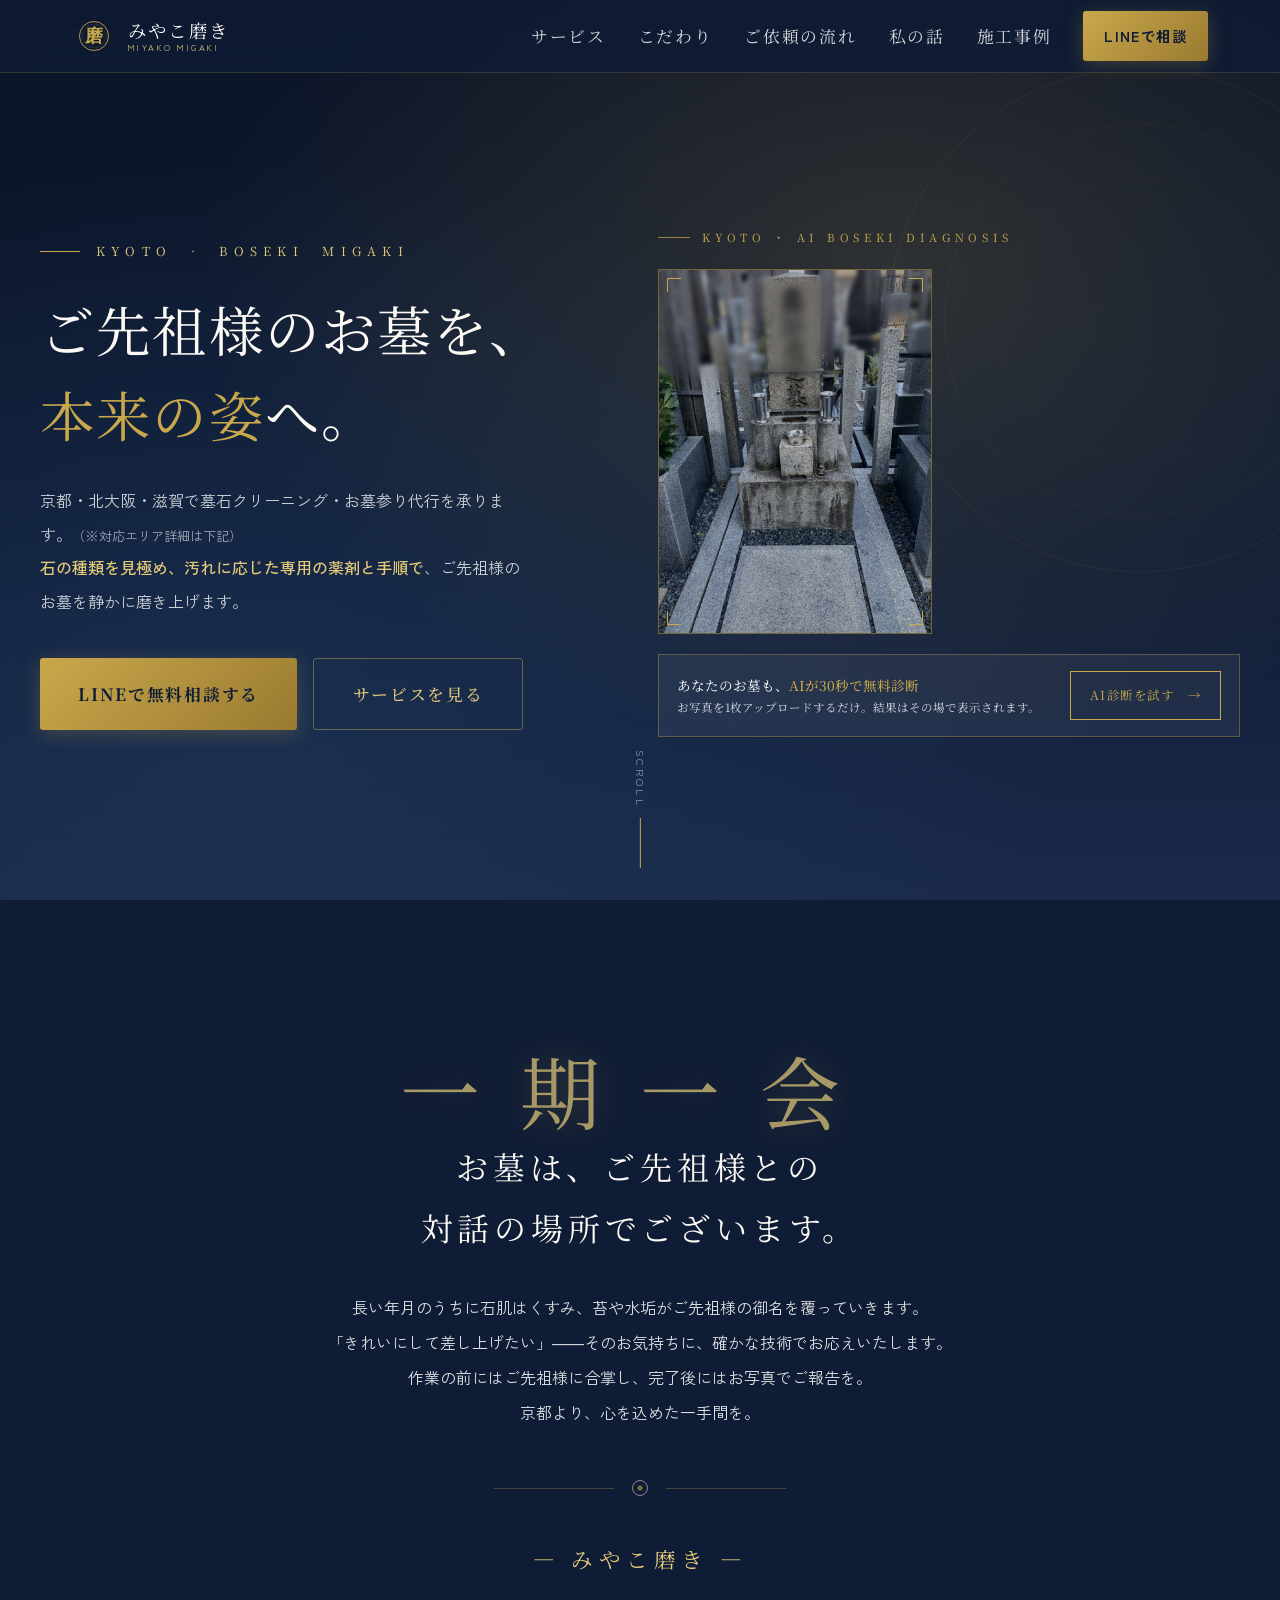
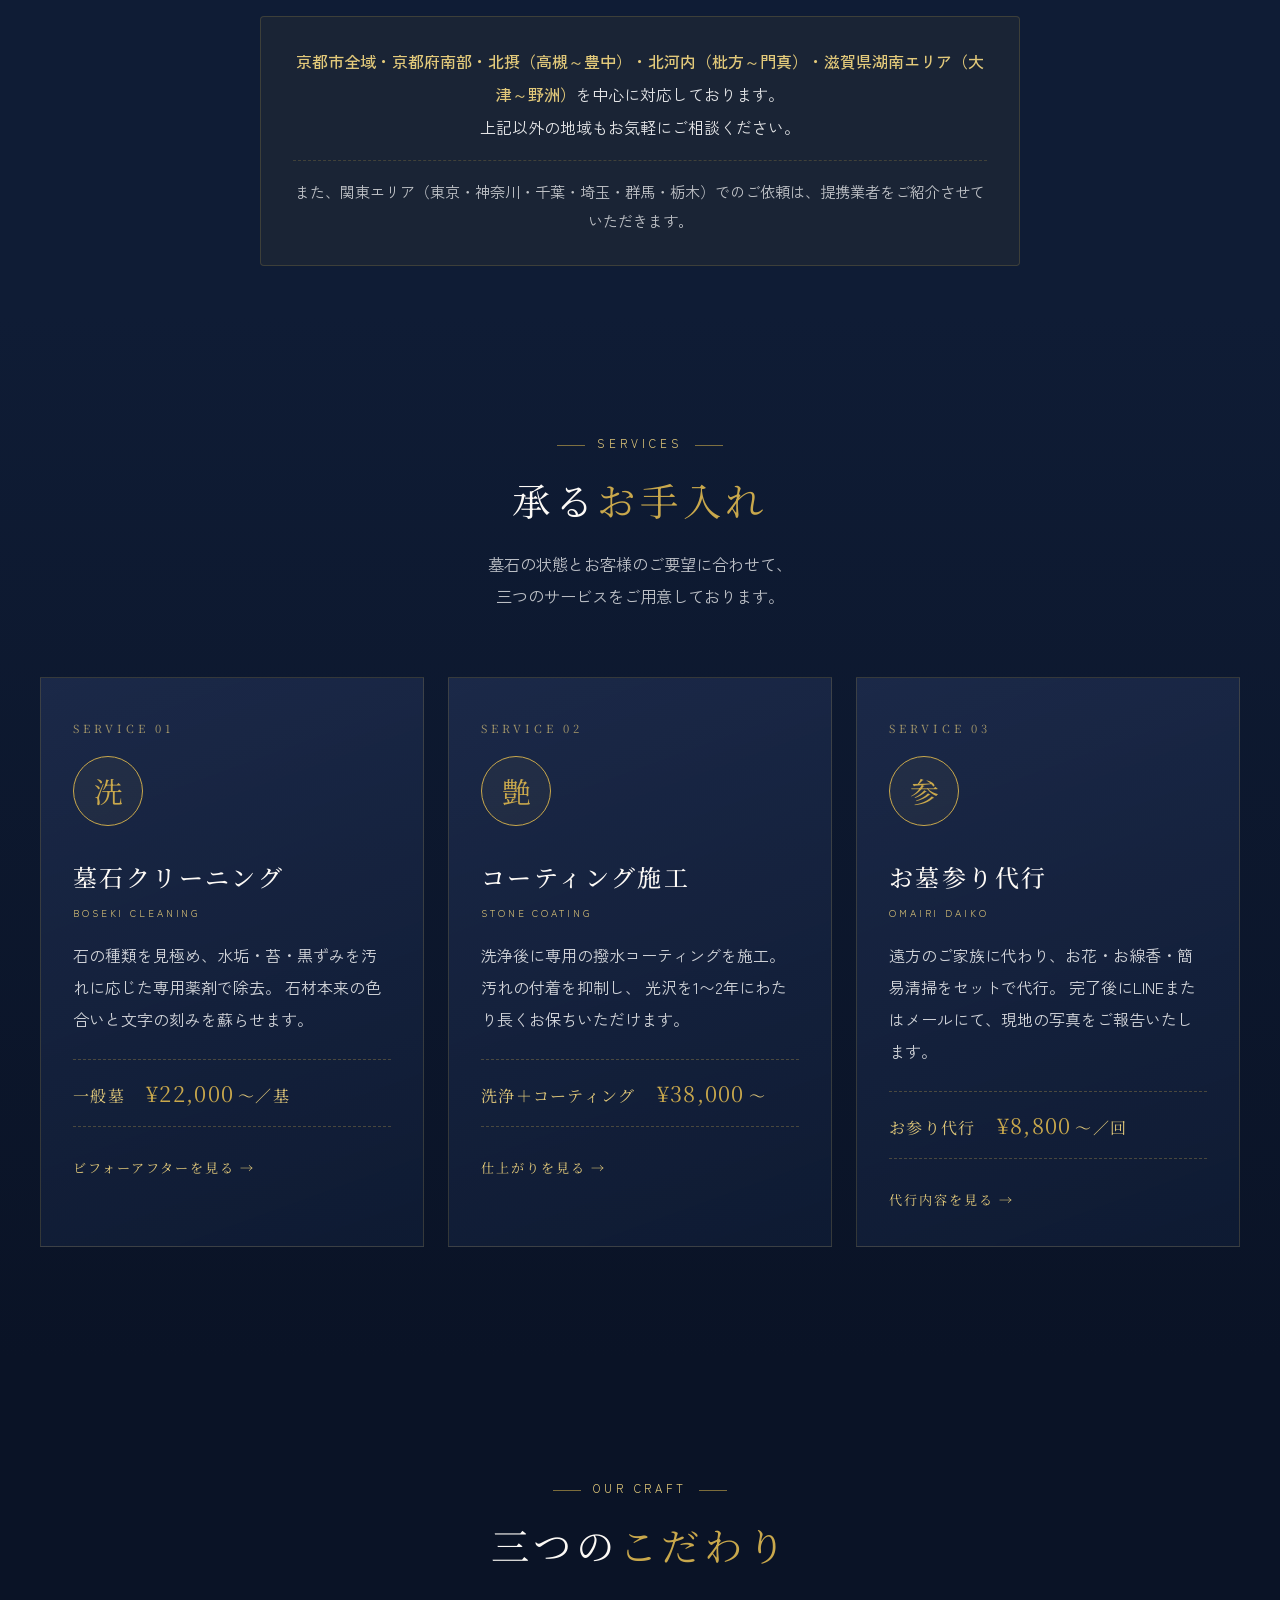
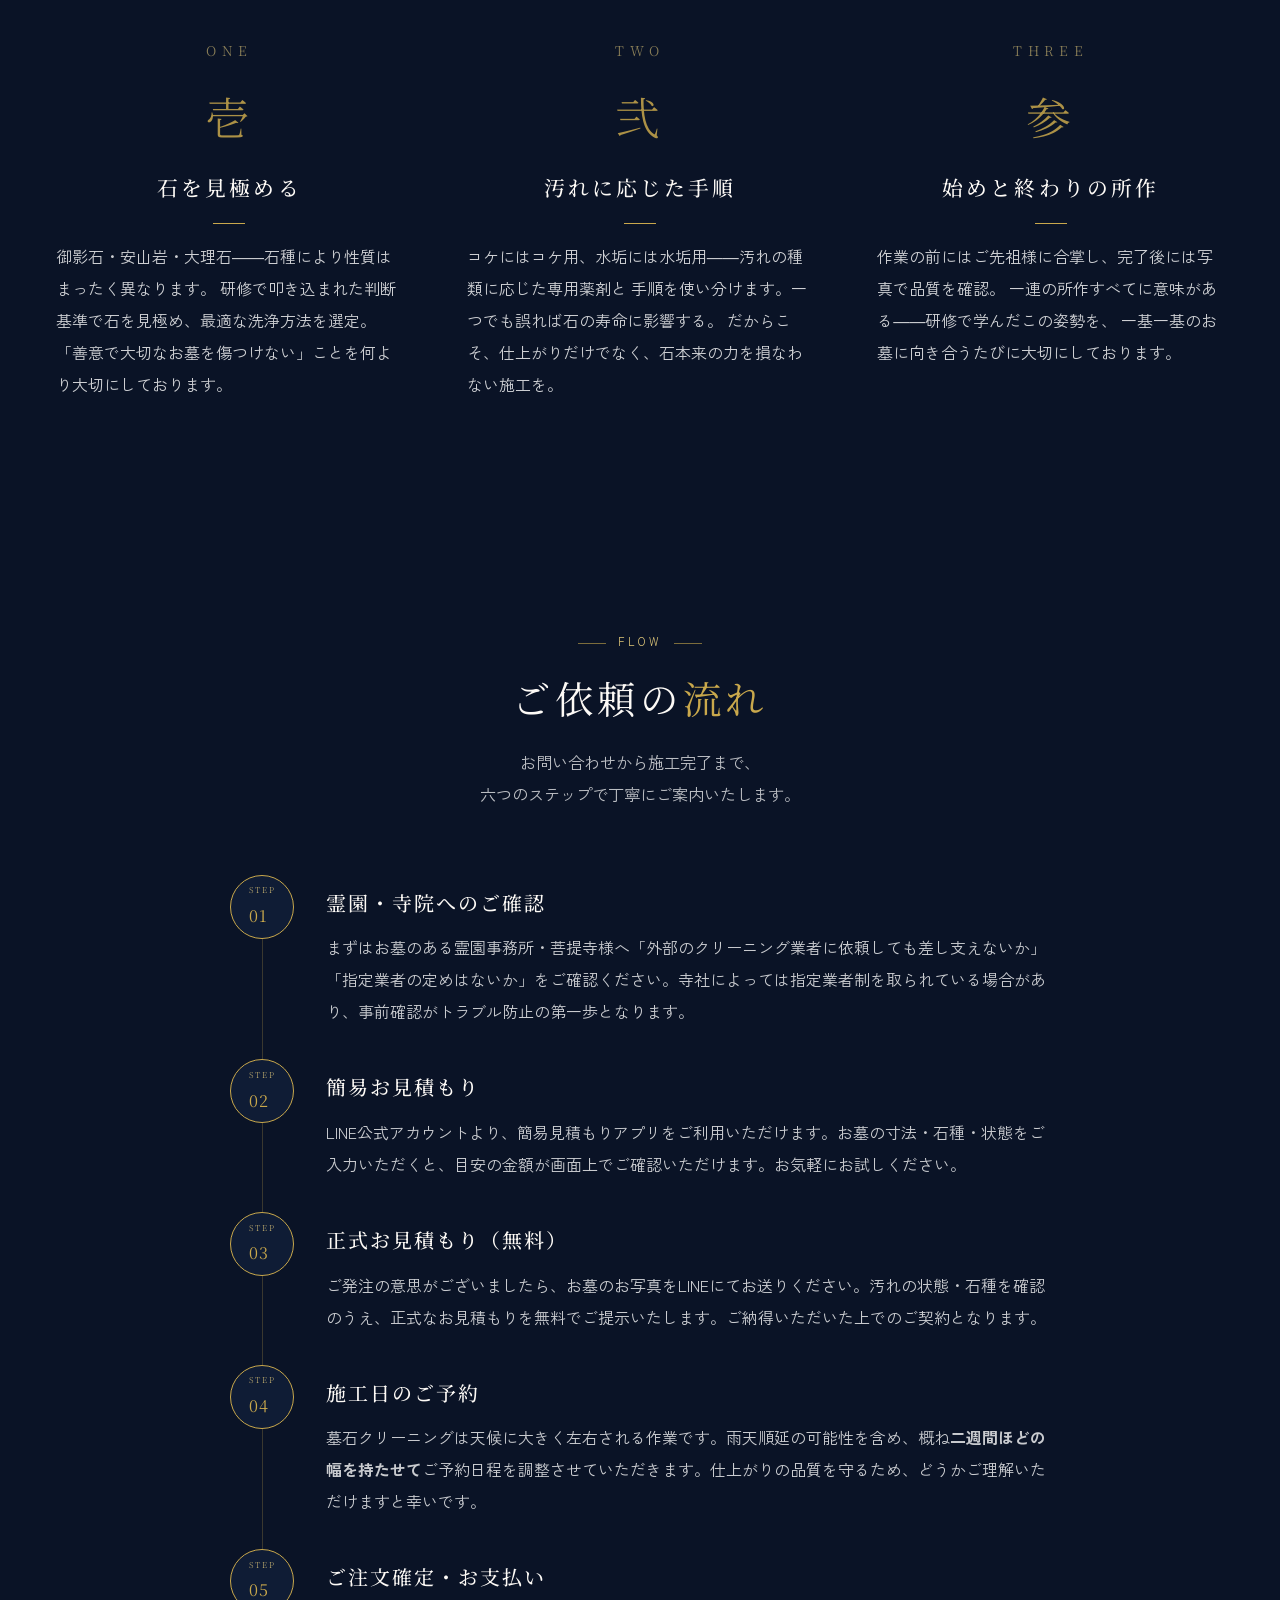
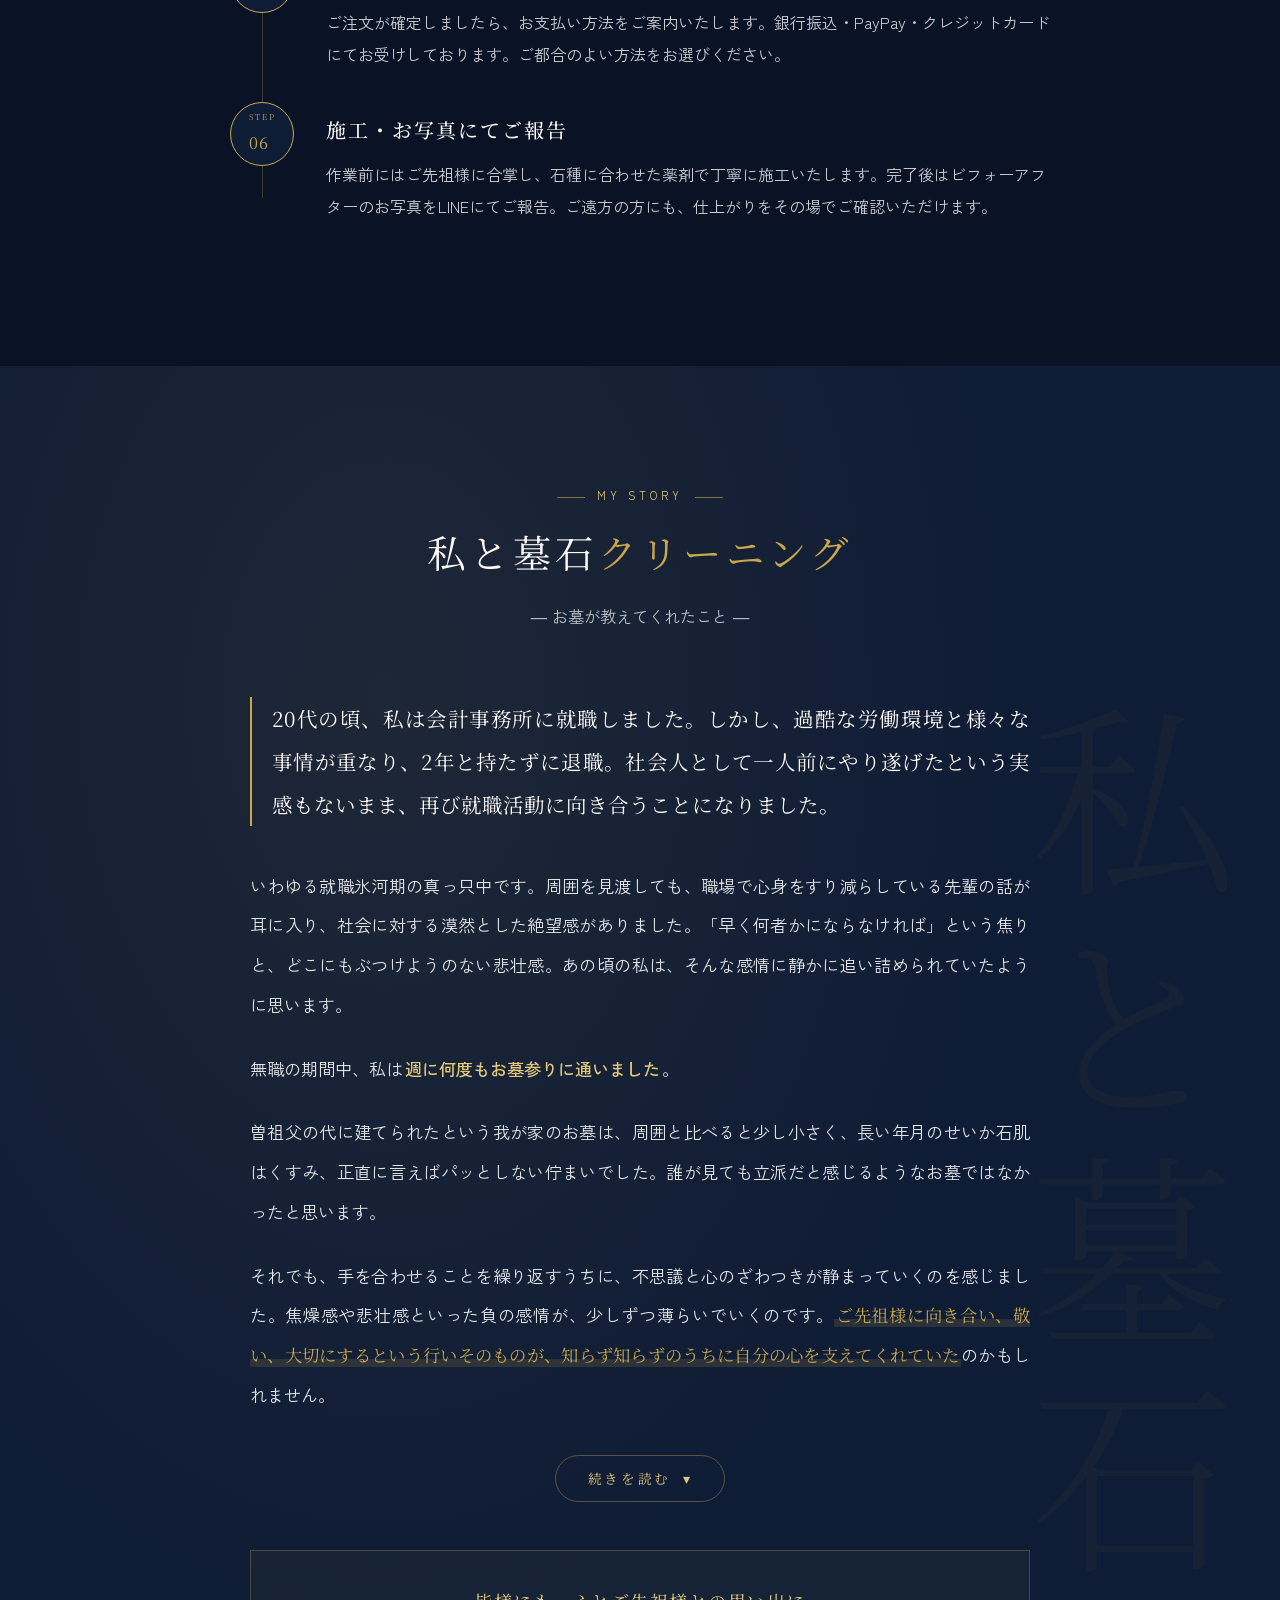
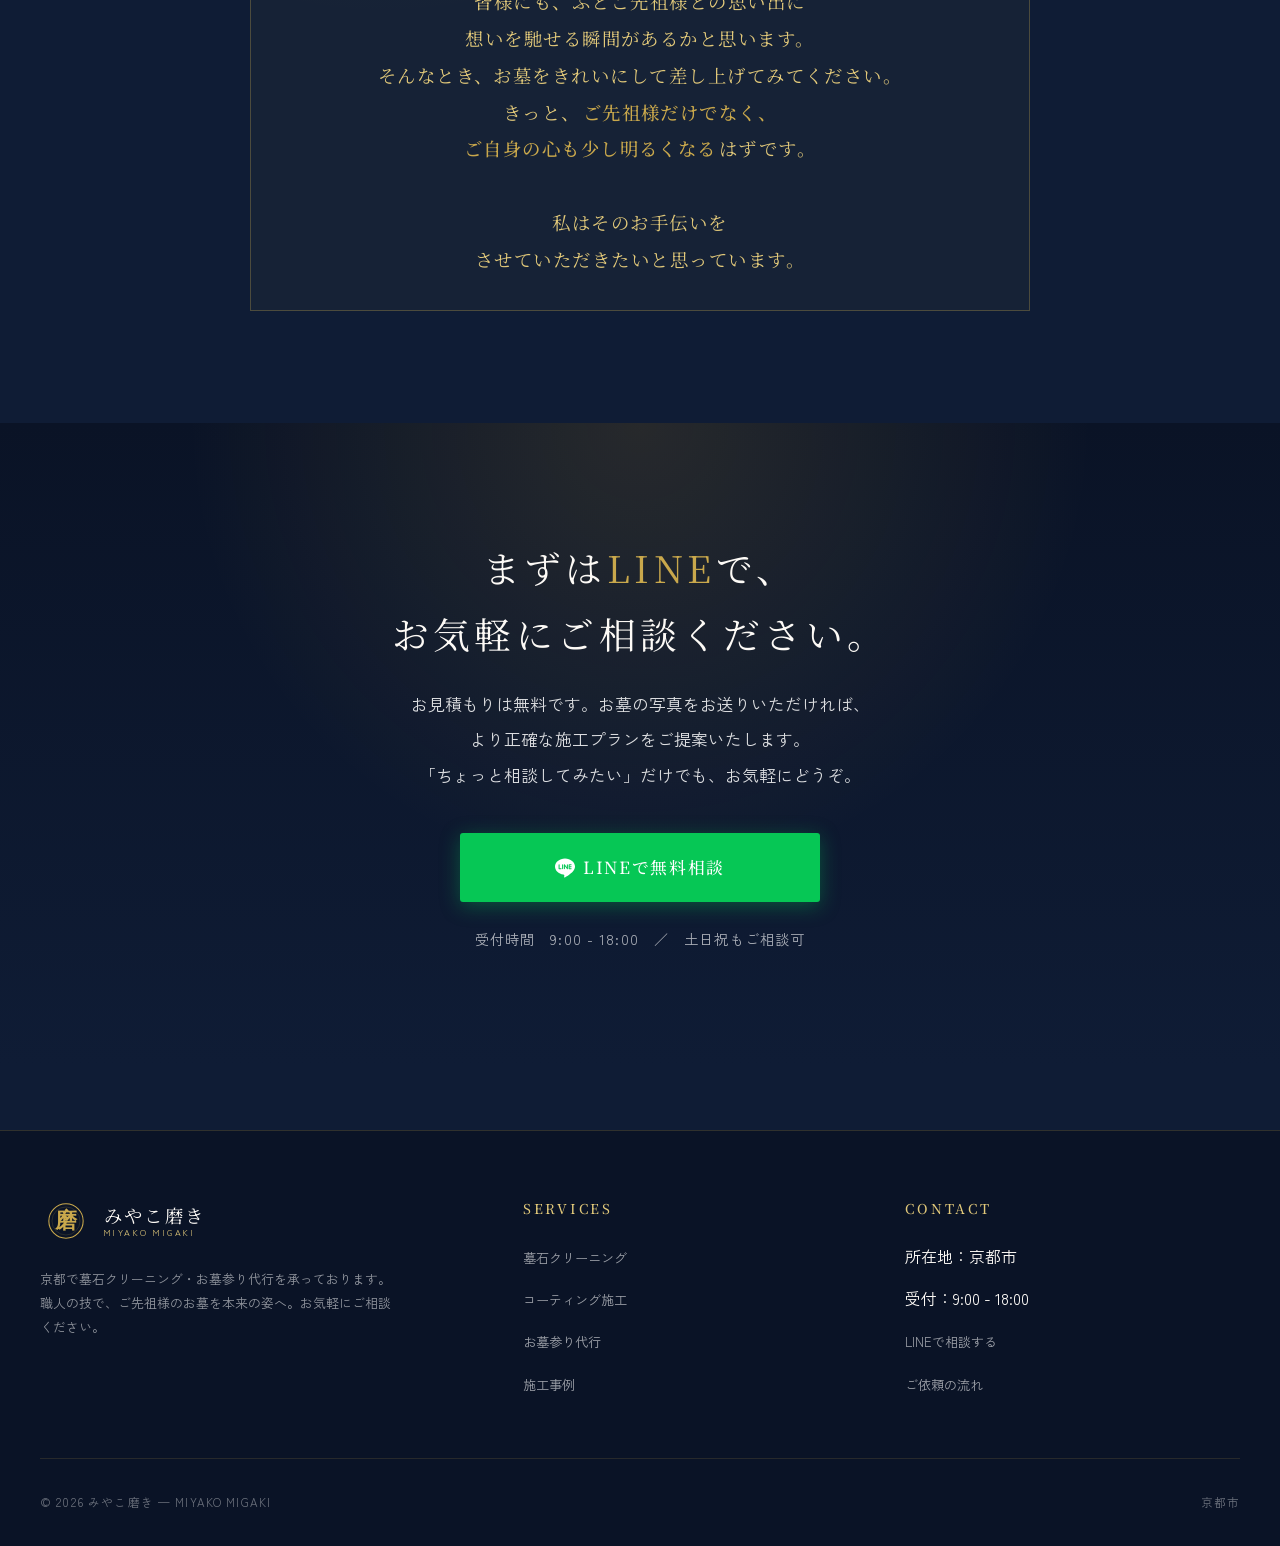
==== commit 2bf7ba10: "AI診断サイトへのリンク追加" ====
--- a/index.html
+++ b/index.html
@@ -888,9 +888,9 @@
       <div class="scan-cta">
         <div class="scan-cta-text">
           あなたのお墓も、<span class="gold">AIが30秒で無料診断</span><br>
-          <span class="scan-cta-sub">お写真を1枚送るだけ。LINEで完結します。</span>
+          <span class="scan-cta-sub">お写真を1枚アップロードするだけ。結果はその場で表示されます。</span>
         </div>
-        <a href="#contact" class="scan-cta-btn">LINEで試す　→</a>
+        <a href="https://shindan.miyakomigaki.com/" class="scan-cta-btn" target="_blank" rel="noopener">AI診断を試す　→</a>
       </div>
     </div>
   </div>
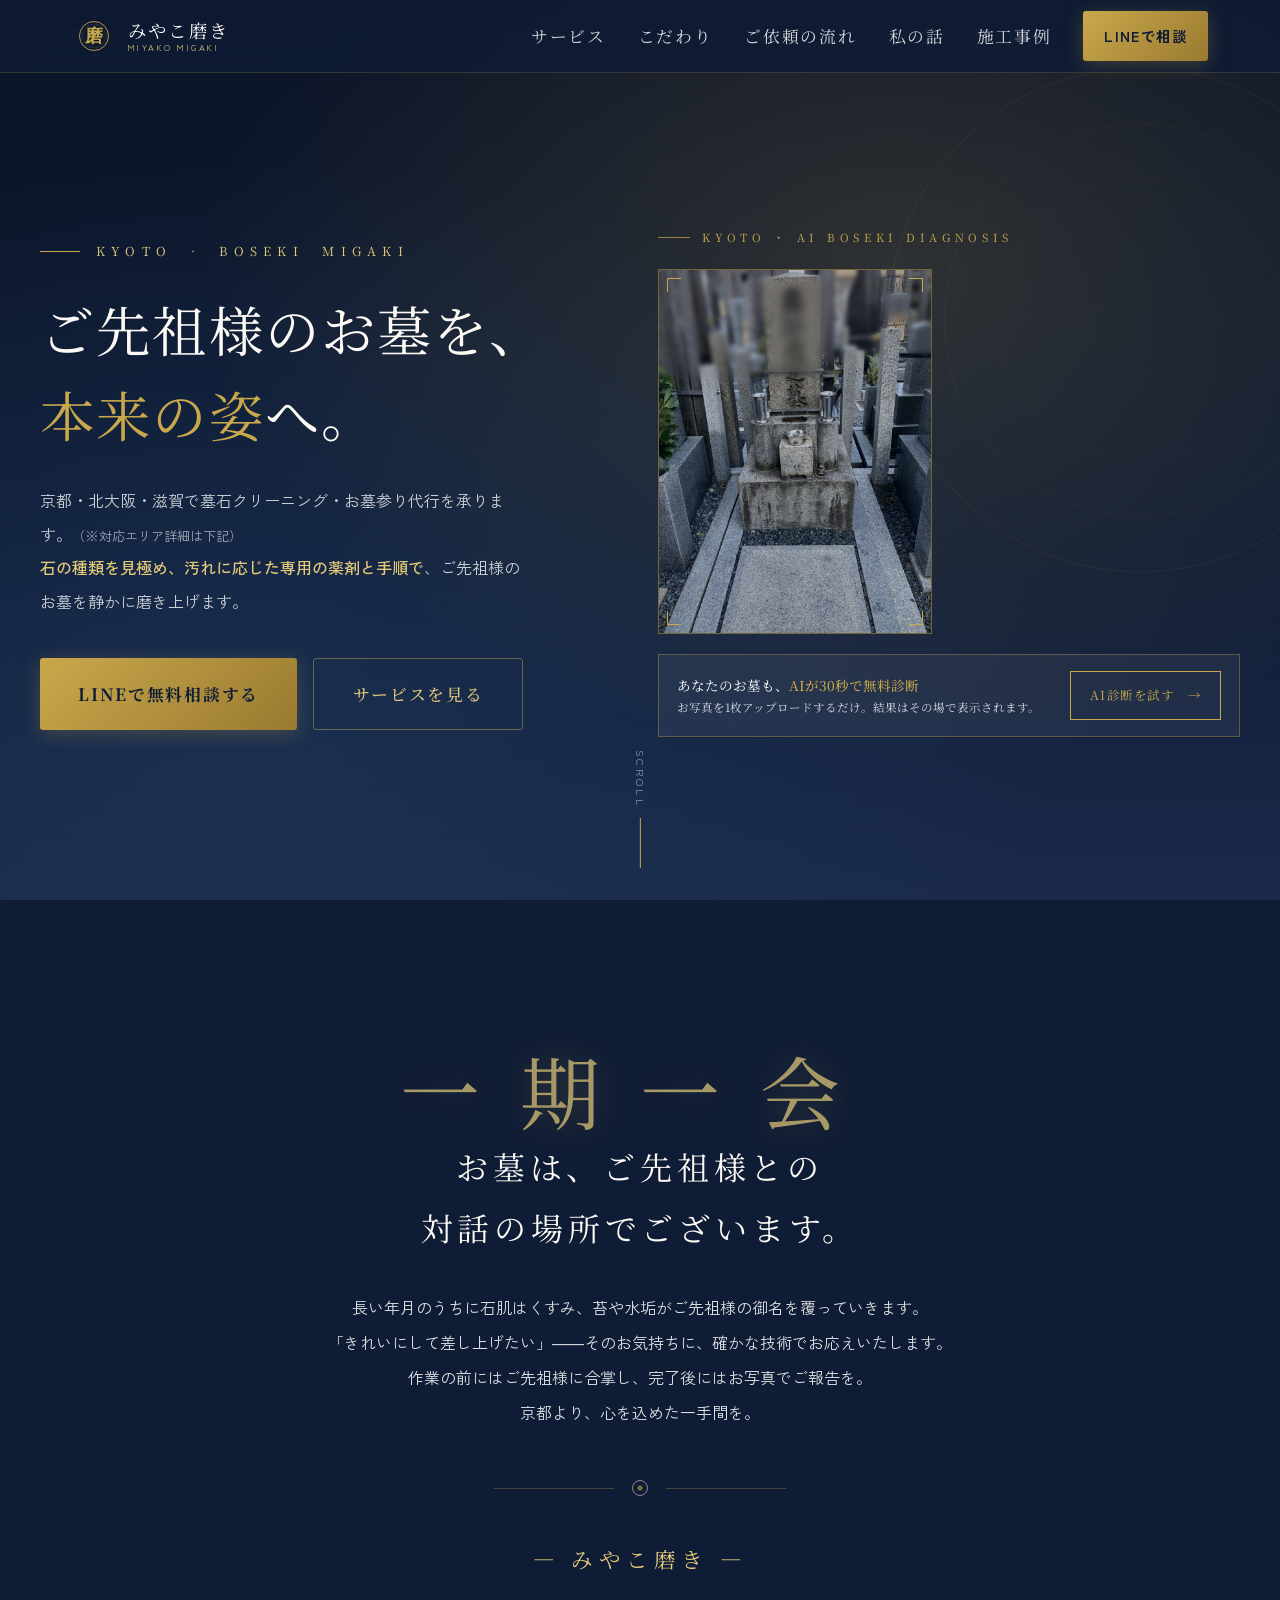
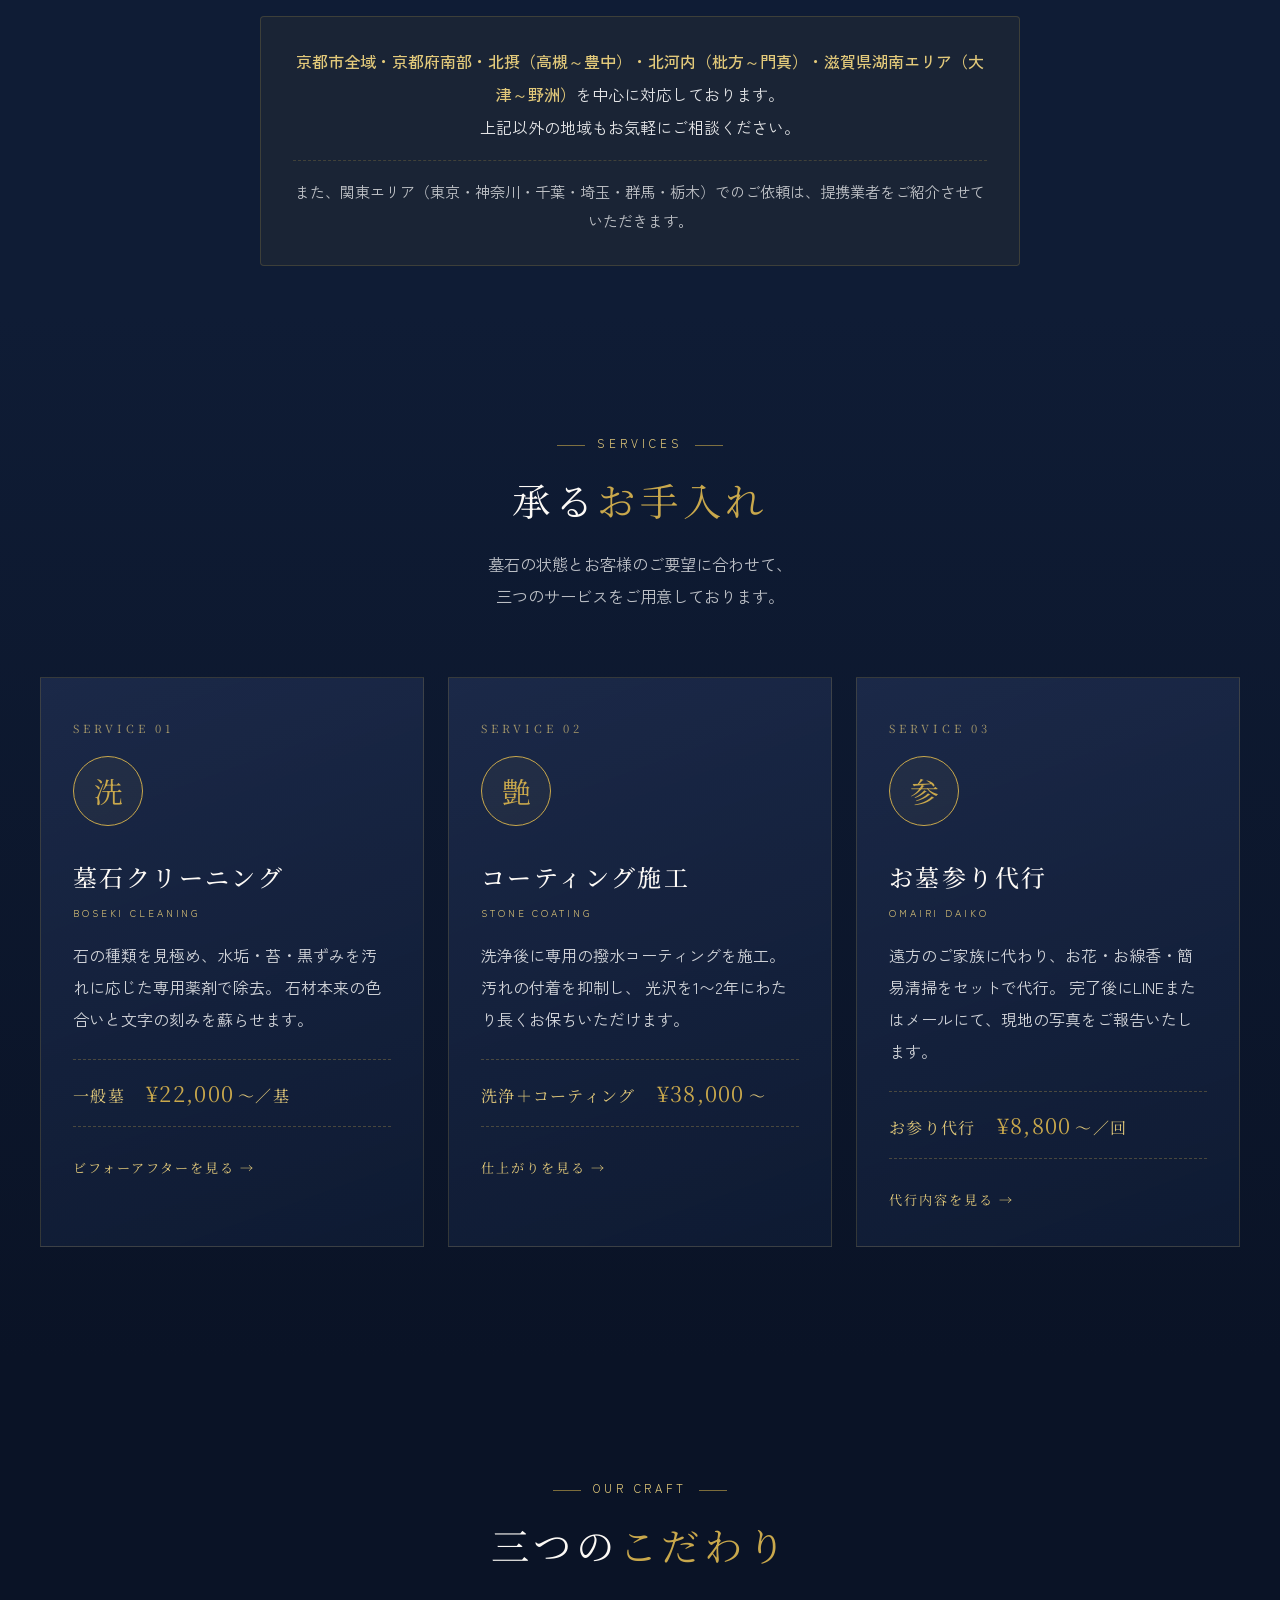
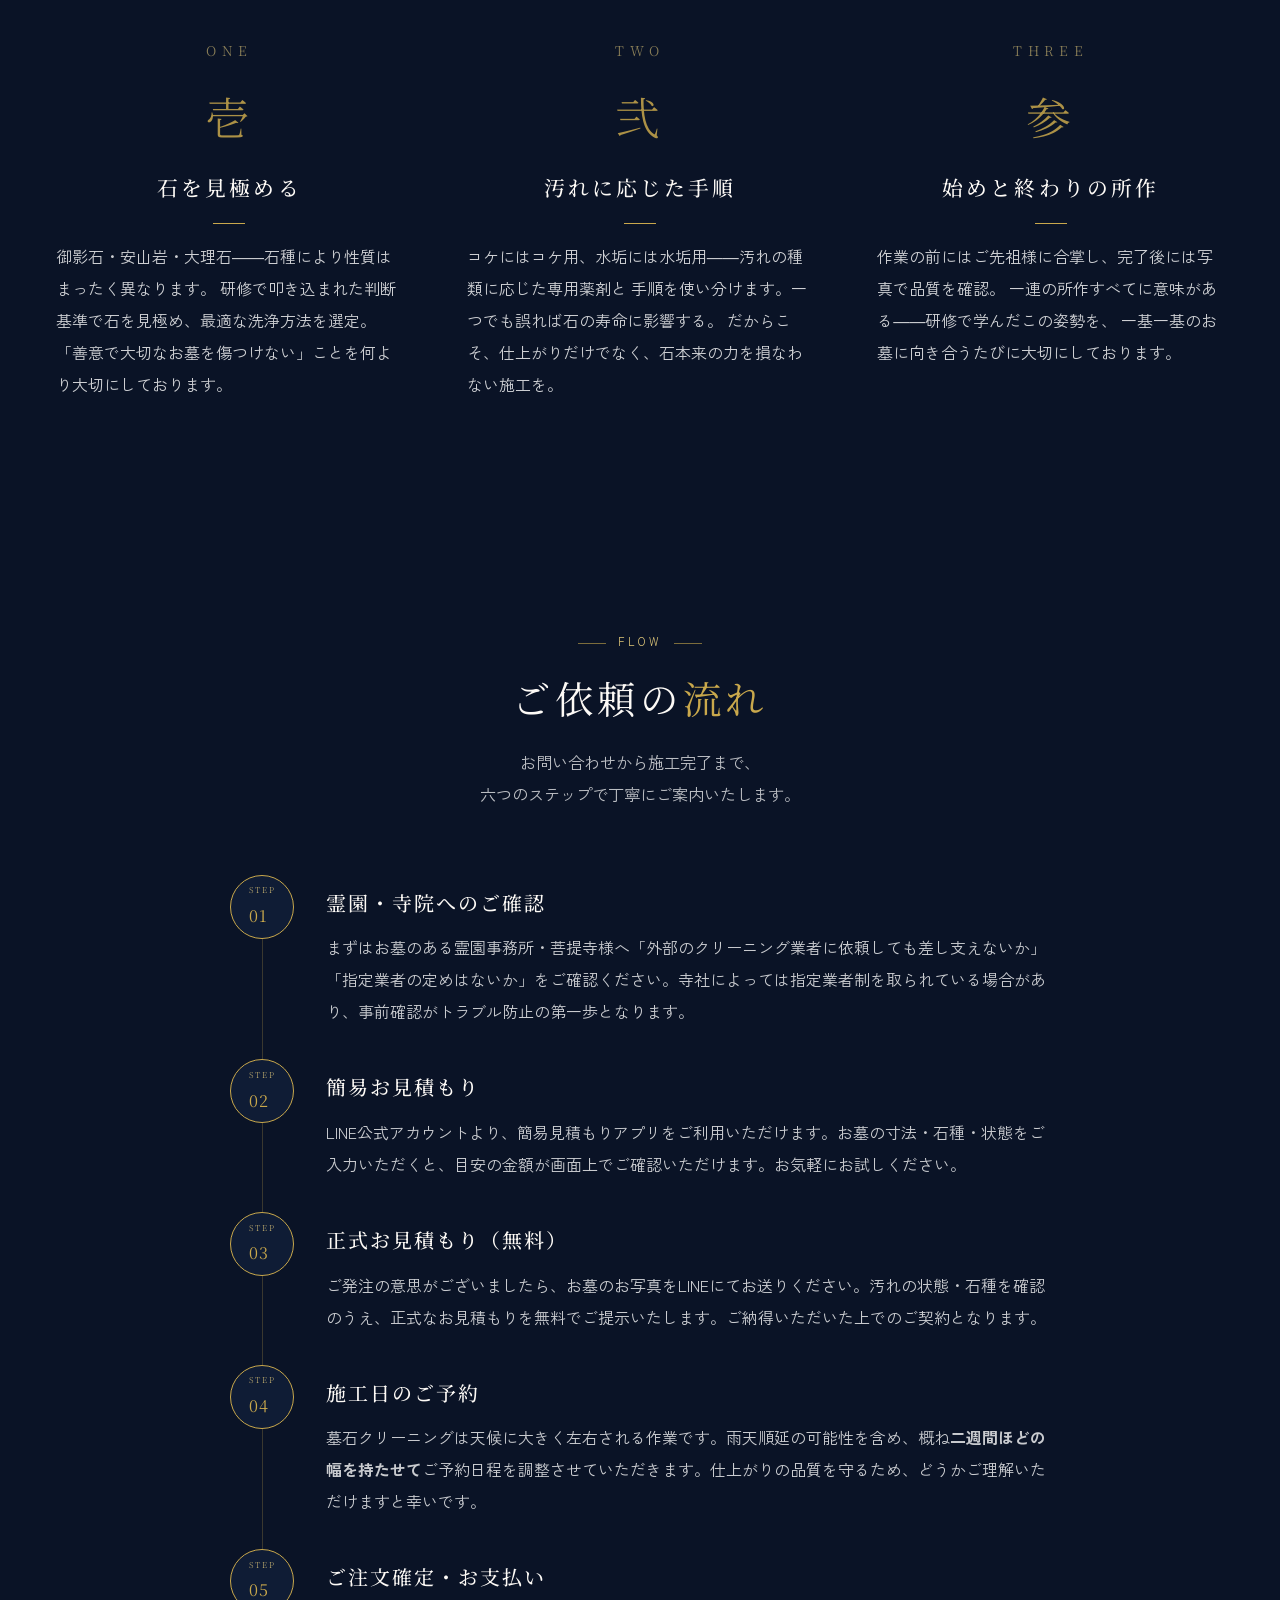
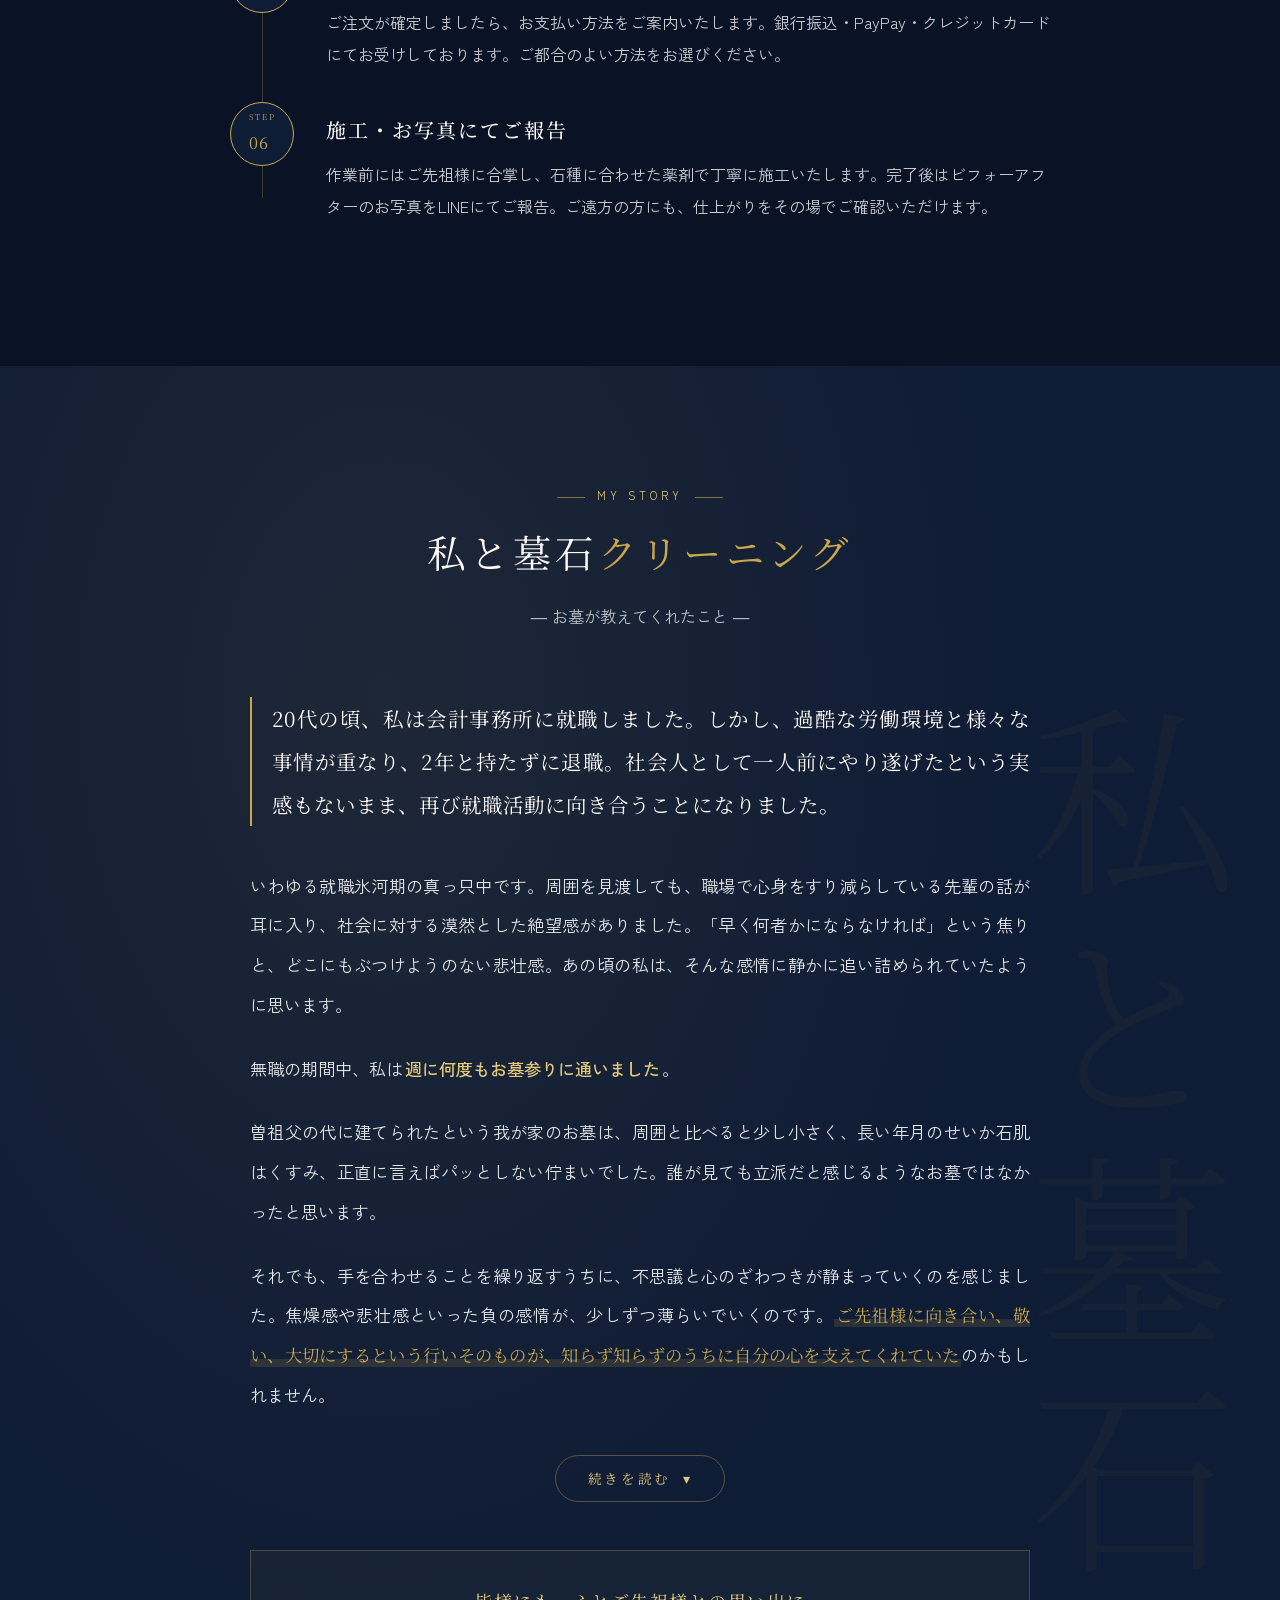
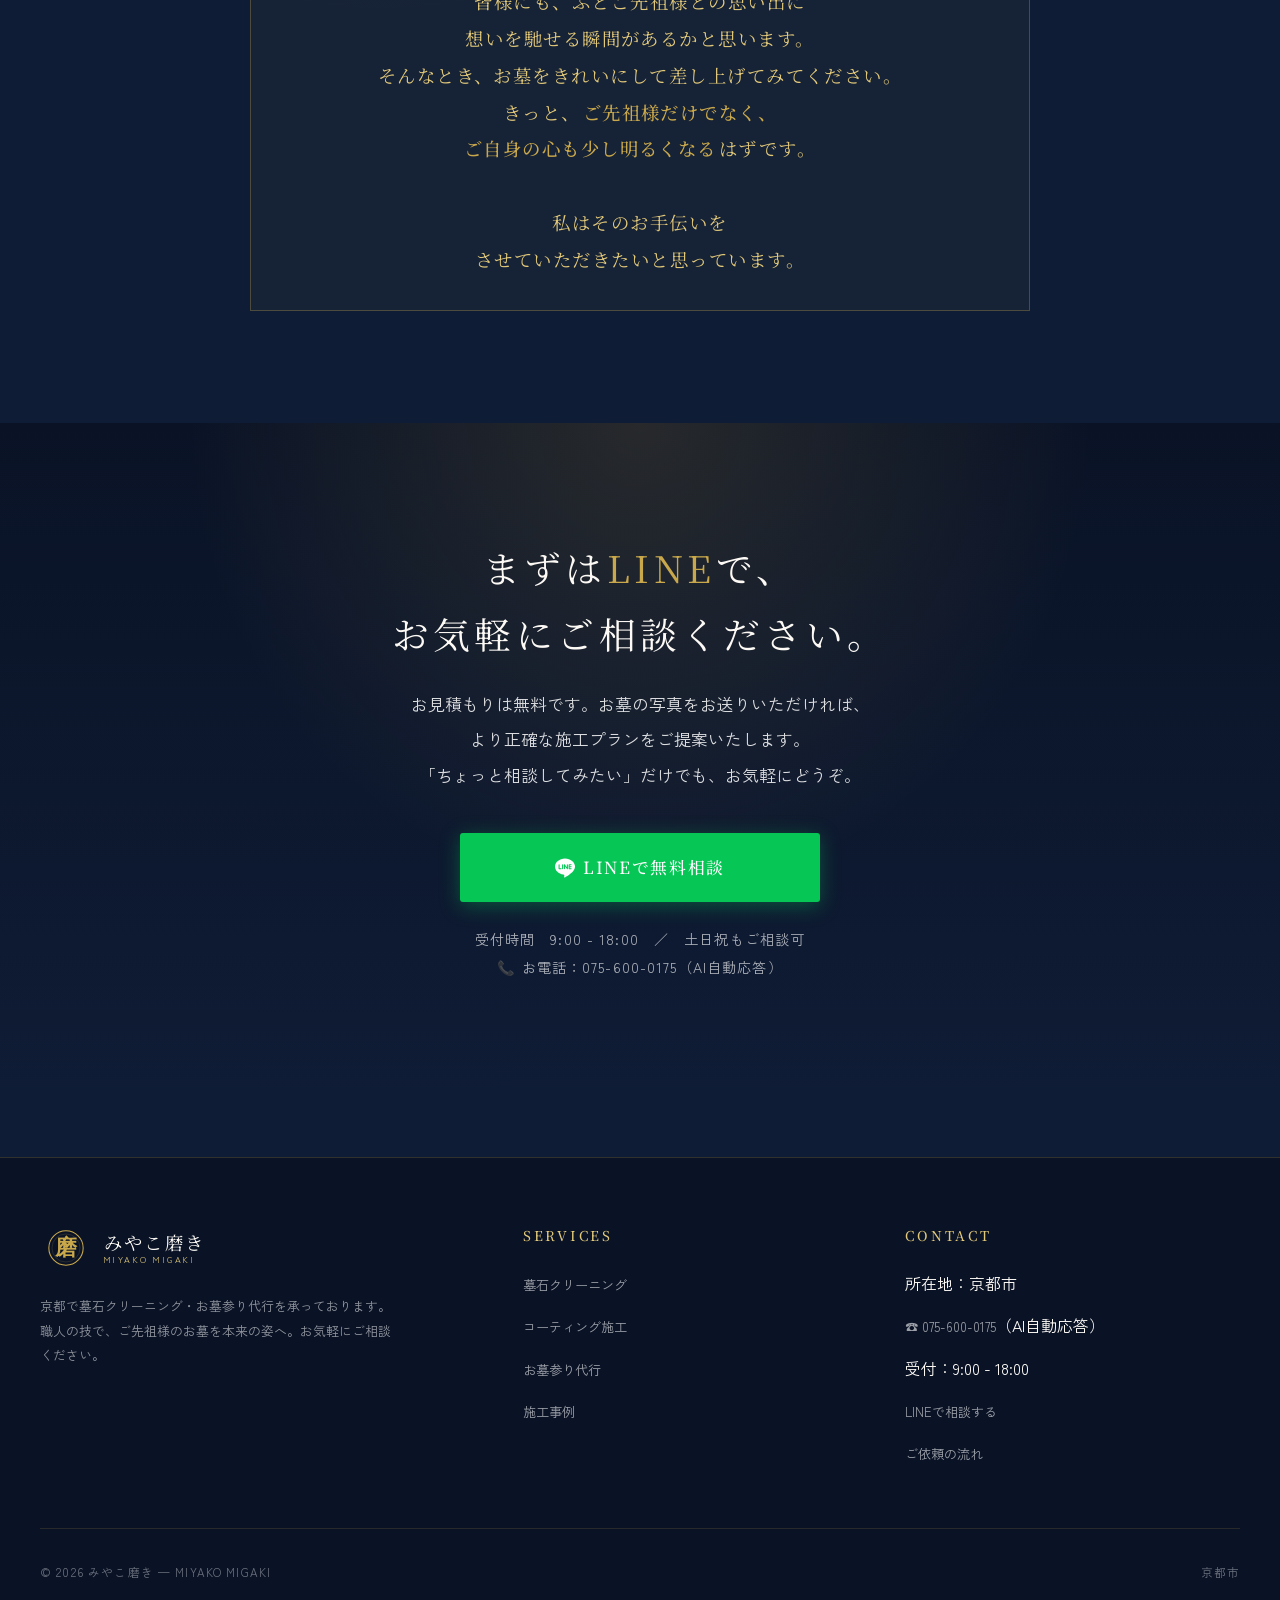
==== commit 7b790685: "feat: 電話番号 075-600-0175 を追加（フッター・CTA）" ====
--- a/index.html
+++ b/index.html
@@ -1163,7 +1163,7 @@
         LINEで無料相談
       </a>
     </div>
-    <p class="cta__note">受付時間　9:00 - 18:00　／　土日祝もご相談可</p>
+    <p class="cta__note">受付時間　9:00 - 18:00　／　土日祝もご相談可<br>📞 お電話：<a href="tel:0756000175" style="color:inherit;">075-600-0175</a>（AI自動応答）</p>
   </div>
 </section>
 
@@ -1194,6 +1194,7 @@
       <h4>CONTACT</h4>
       <ul>
         <li>所在地：京都市</li>
+        <li><a href="tel:0756000175">☎ 075-600-0175</a>（AI自動応答）</li>
         <li>受付：9:00 - 18:00</li>
         <li><a href="#contact">LINEで相談する</a></li>
         <li><a href="#flow">ご依頼の流れ</a></li>
